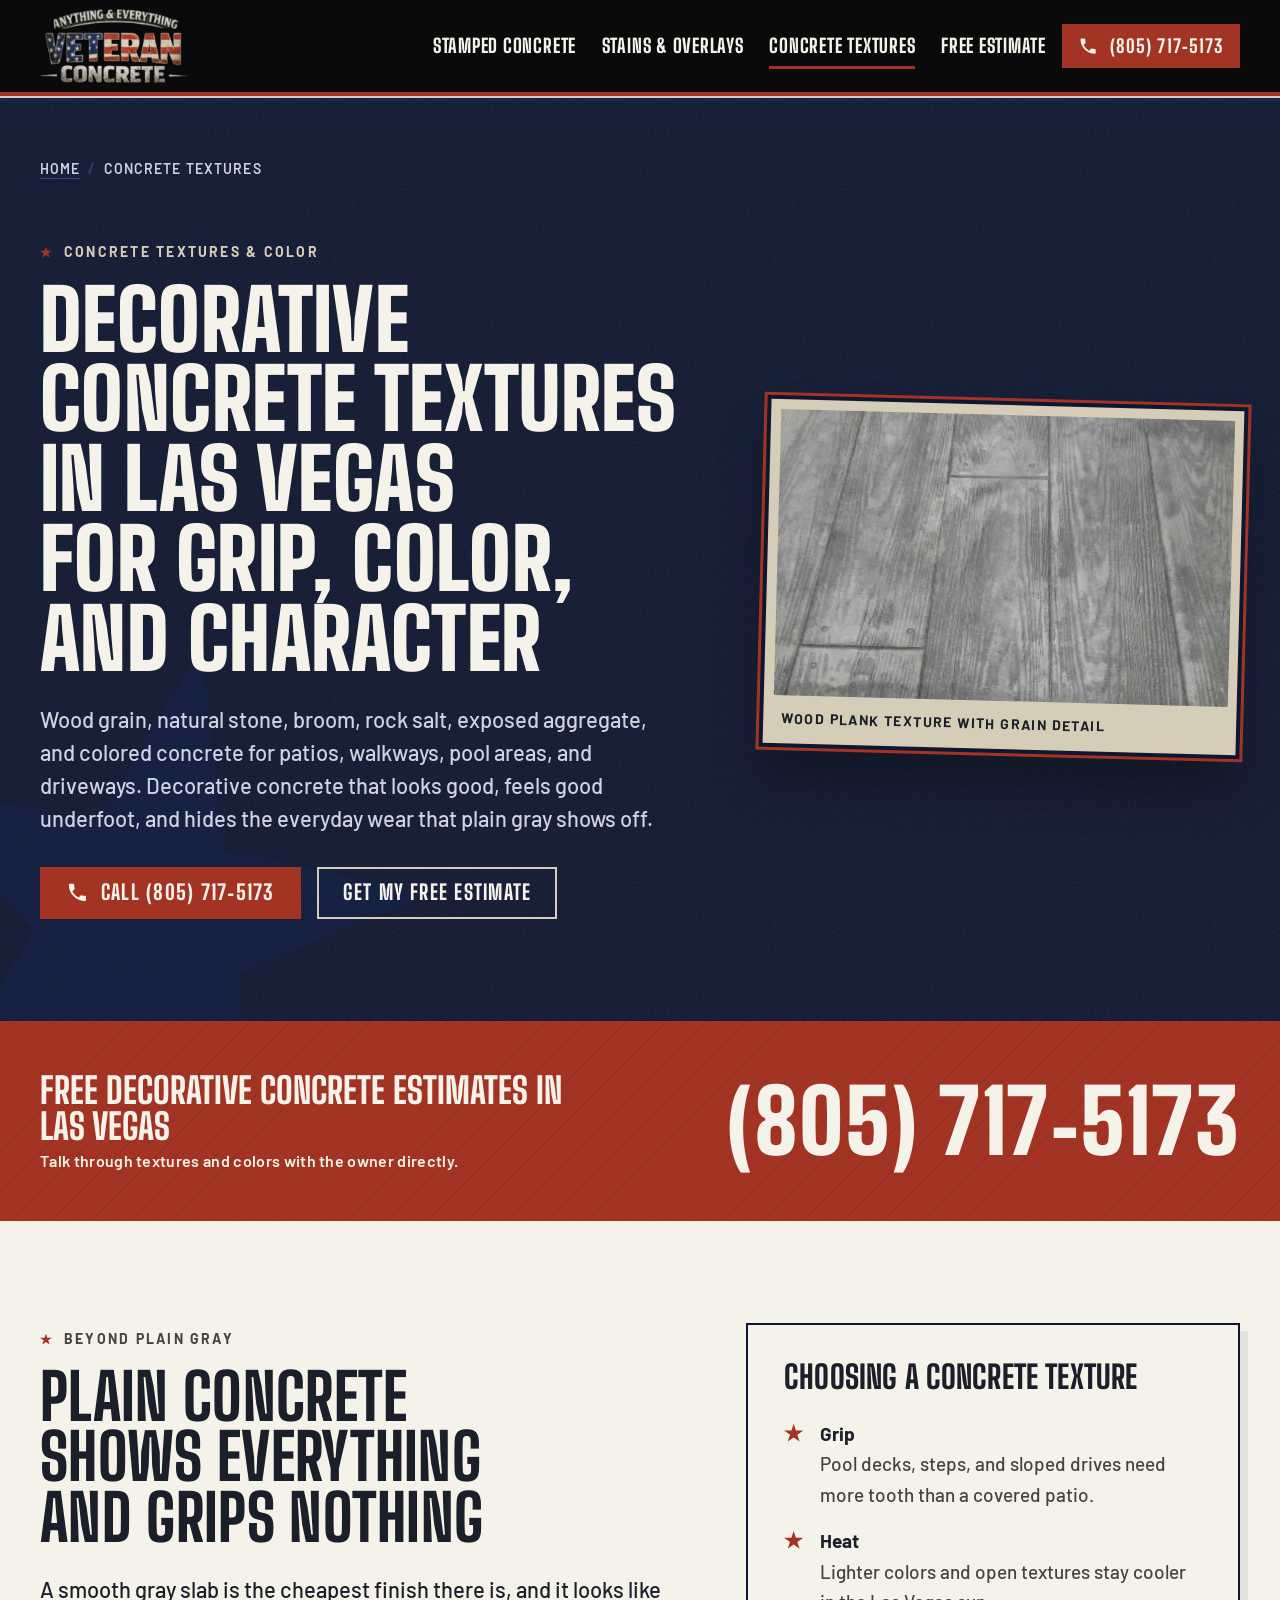
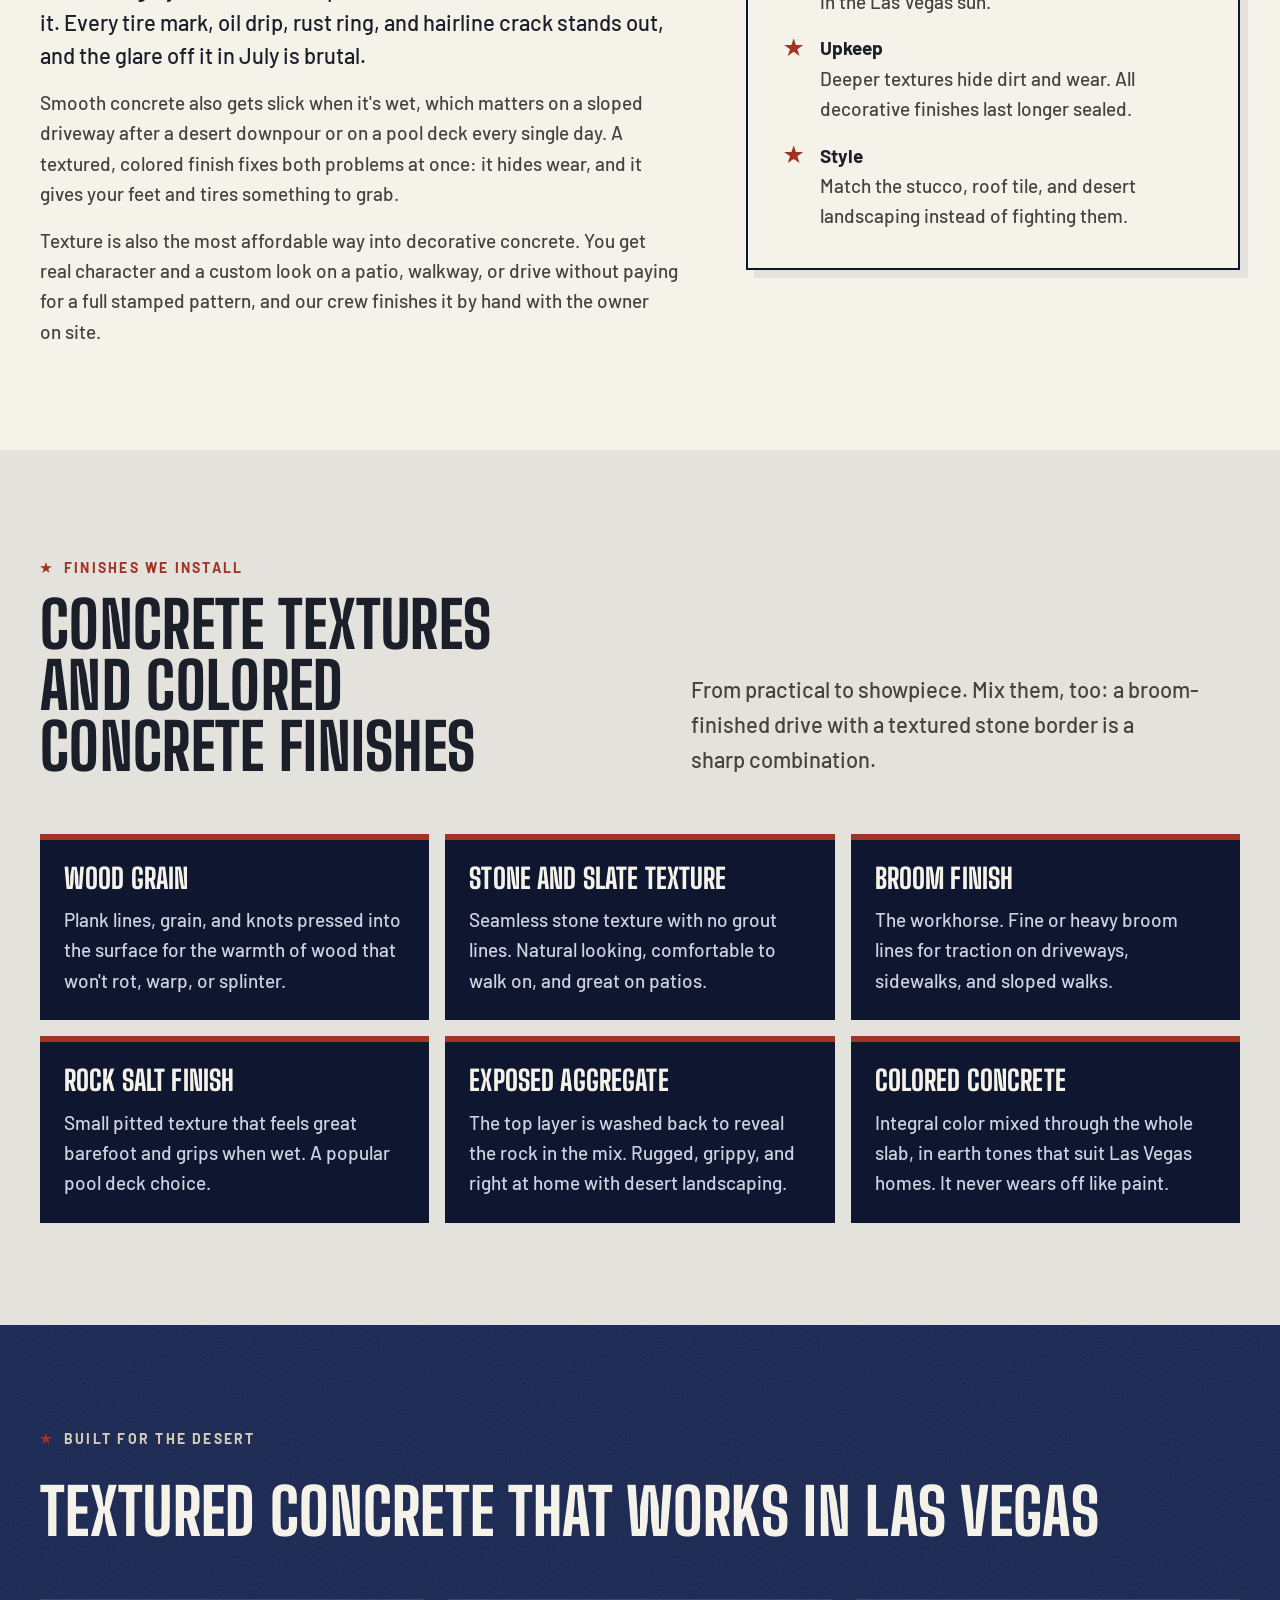
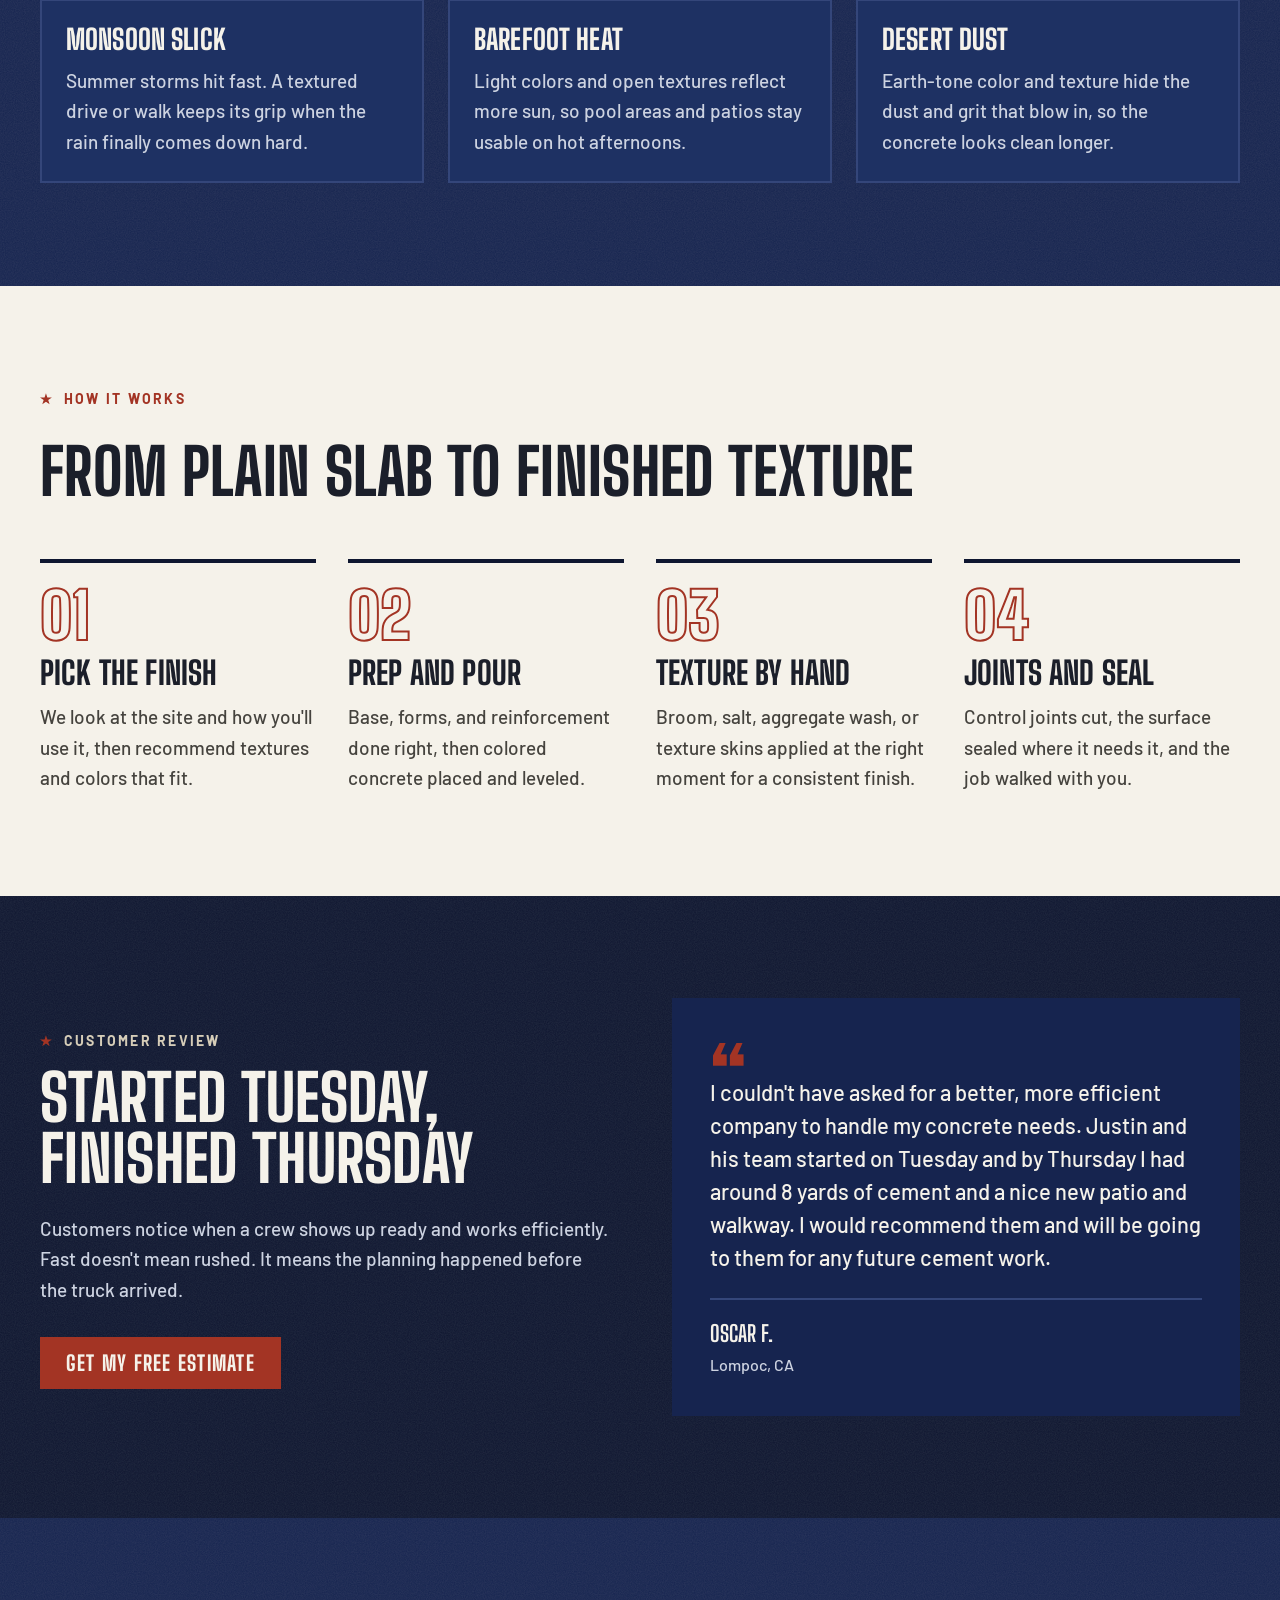
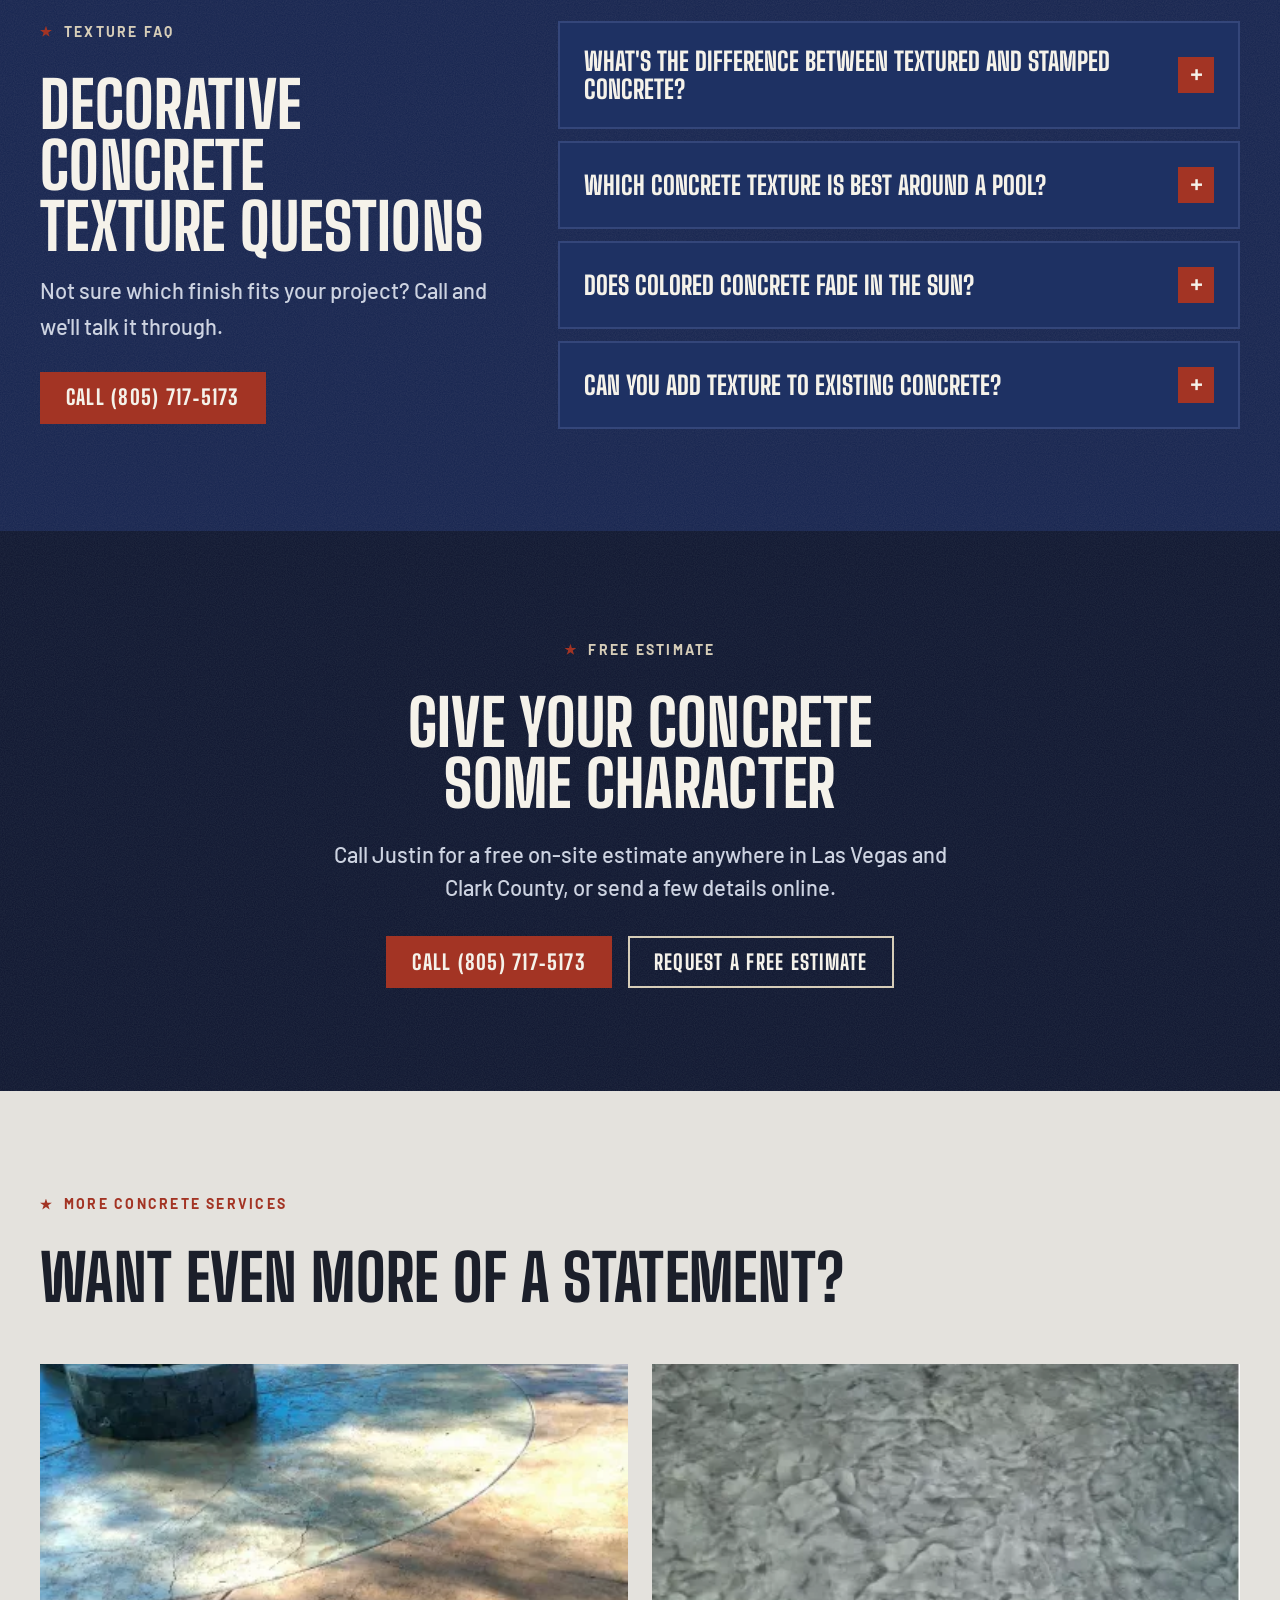
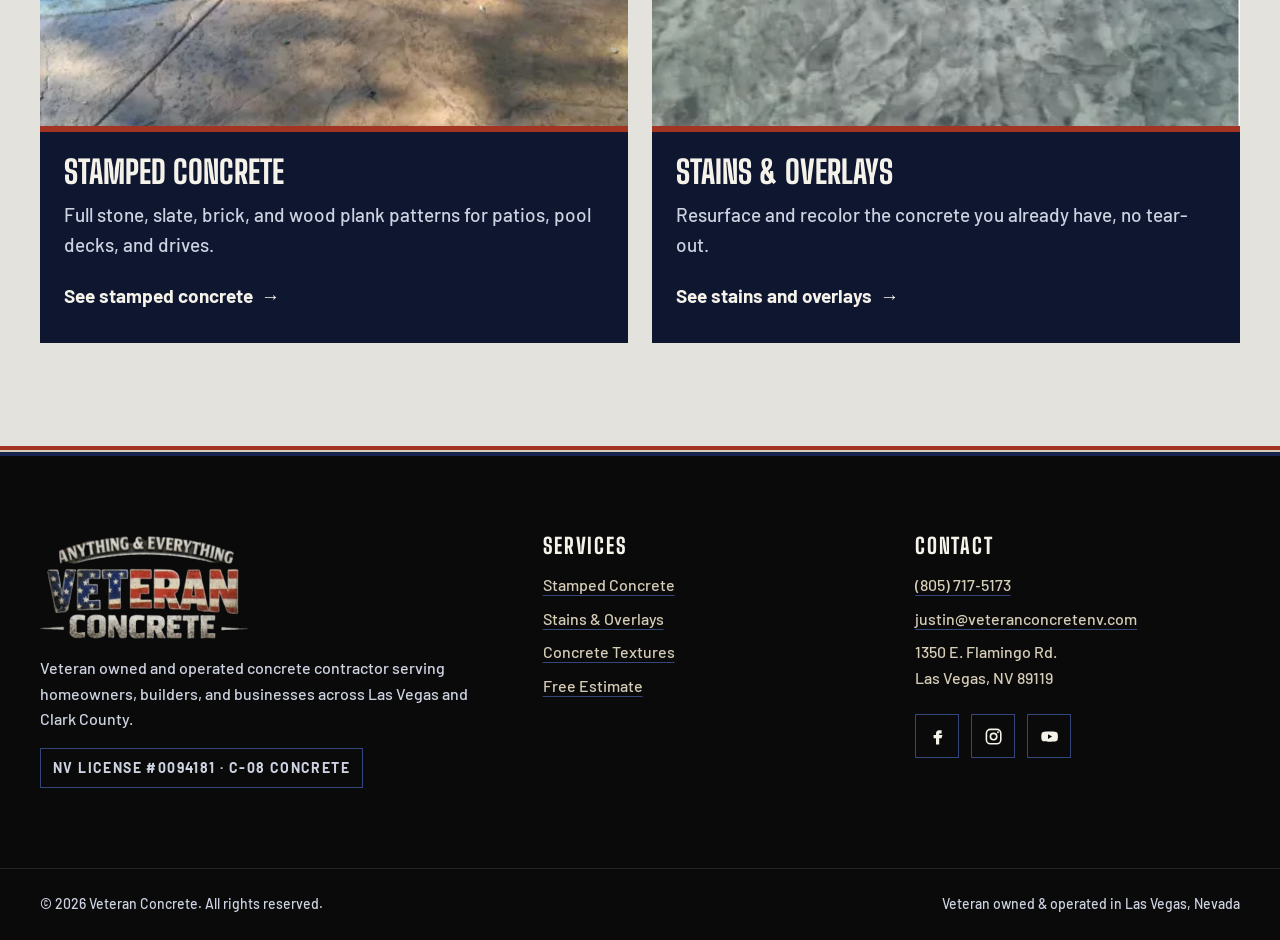
==== services/concrete-textures/index.html @ ffdb2f56 "Veteran Concrete site: home + 3 service pages Co-Authored-By: Claude Opus 5.5 <noreply@anthropic.com" ====
<!doctype html>
<html lang="en">
  <head>
    <meta charset="UTF-8" />
    <meta name="viewport" content="width=device-width, initial-scale=1.0" />
    <title>Decorative Concrete Textures Las Vegas | Veteran Concrete</title>
    <meta
      name="description"
      content="Decorative concrete textures in Las Vegas: wood grain, stone, broom, salt, and colored finishes for patios, walks, and drives. Free estimates."
    />
    <link rel="canonical" href="https://www.veteranconcretenv.com/services/concrete-textures/" />

    <meta property="og:type" content="article" />
    <meta property="og:site_name" content="Veteran Concrete" />
    <meta property="og:title" content="Decorative Concrete Textures Las Vegas | Veteran Concrete" />
    <meta
      property="og:description"
      content="Decorative concrete textures in Las Vegas: wood grain, stone, broom, salt, and colored finishes for patios, walks, and drives. Free estimates."
    />
    <meta property="og:url" content="https://www.veteranconcretenv.com/services/concrete-textures/" />
    <meta property="og:image" content="https://www.veteranconcretenv.com/images/og-default.png" />
    <meta property="og:image:width" content="1200" />
    <meta property="og:image:height" content="630" />
    <meta property="og:image:alt" content="Veteran Concrete logo in flag colors, Las Vegas concrete contractor, Nevada license 0094181" />
    <meta name="twitter:card" content="summary_large_image" />
    <meta name="twitter:title" content="Decorative Concrete Textures Las Vegas | Veteran Concrete" />
    <meta
      name="twitter:description"
      content="Decorative concrete textures in Las Vegas: wood grain, stone, broom, salt, and colored finishes for patios, walks, and drives. Free estimates."
    />
    <meta name="twitter:image" content="https://www.veteranconcretenv.com/images/og-default.png" />

    <link rel="icon" href="/favicon.ico" sizes="any" />
    <link rel="icon" href="/favicon.svg" type="image/svg+xml" />
    <link rel="apple-touch-icon" href="/apple-touch-icon.png" />
    <link rel="manifest" href="/site.webmanifest" />
    <meta name="theme-color" content="#0a0a0a" />

    <link rel="preload" href="/fonts/big-shoulders-display-var.woff2" as="font" type="font/woff2" crossorigin />
    <link rel="preload" href="/fonts/barlow-500.woff2" as="font" type="font/woff2" crossorigin />
    <link rel="stylesheet" href="/css/tokens.css" />
    <link rel="stylesheet" href="/css/base.css" />
    <link rel="stylesheet" href="/css/components.css" />
    <link rel="stylesheet" href="/css/service.css" />
    <script src="/js/main.js" defer></script>

    <!-- Structured data: inline by spec (JSON-LD). -->
    <script type="application/ld+json">
      {
        "@context": "https://schema.org",
        "@graph": [
          {
            "@type": "Service",
            "@id": "https://www.veteranconcretenv.com/services/concrete-textures/#service",
            "name": "Decorative Concrete Textures",
            "serviceType": "Decorative concrete finishes and colored concrete",
            "description": "Broom, rock salt, exposed aggregate, wood grain, and stone texture finishes plus integral colored concrete for patios, walkways, pool areas, and driveways in Las Vegas.",
            "provider": { "@id": "https://www.veteranconcretenv.com/#business" },
            "areaServed": [
              { "@type": "City", "name": "Las Vegas" },
              { "@type": "AdministrativeArea", "name": "Clark County, Nevada" }
            ],
            "url": "https://www.veteranconcretenv.com/services/concrete-textures/"
          },
          {
            "@type": ["HomeAndConstructionBusiness", "Organization"],
            "@id": "https://www.veteranconcretenv.com/#business",
            "name": "Veteran Concrete",
            "url": "https://www.veteranconcretenv.com/",
            "logo": "https://www.veteranconcretenv.com/images/veteran-concrete-logo.webp",
            "telephone": "+1-805-717-5173",
            "email": "justin@veteranconcretenv.com",
            "address": {
              "@type": "PostalAddress",
              "streetAddress": "1350 E. Flamingo Rd.",
              "addressLocality": "Las Vegas",
              "addressRegion": "NV",
              "postalCode": "89119",
              "addressCountry": "US"
            }
          },
          {
            "@type": "WebPage",
            "@id": "https://www.veteranconcretenv.com/services/concrete-textures/#webpage",
            "url": "https://www.veteranconcretenv.com/services/concrete-textures/",
            "name": "Decorative Concrete Textures Las Vegas | Veteran Concrete",
            "isPartOf": { "@id": "https://www.veteranconcretenv.com/#website" },
            "about": { "@id": "https://www.veteranconcretenv.com/services/concrete-textures/#service" },
            "breadcrumb": { "@id": "https://www.veteranconcretenv.com/services/concrete-textures/#breadcrumb" }
          },
          {
            "@type": "WebSite",
            "@id": "https://www.veteranconcretenv.com/#website",
            "url": "https://www.veteranconcretenv.com/",
            "name": "Veteran Concrete"
          },
          {
            "@type": "BreadcrumbList",
            "@id": "https://www.veteranconcretenv.com/services/concrete-textures/#breadcrumb",
            "itemListElement": [
              { "@type": "ListItem", "position": 1, "name": "Home", "item": "https://www.veteranconcretenv.com/" },
              { "@type": "ListItem", "position": 2, "name": "Concrete Textures", "item": "https://www.veteranconcretenv.com/services/concrete-textures/" }
            ]
          },
          {
            "@type": "FAQPage",
            "@id": "https://www.veteranconcretenv.com/services/concrete-textures/#faq",
            "mainEntity": [
              {
                "@type": "Question",
                "name": "What is the difference between textured and stamped concrete?",
                "acceptedAnswer": {
                  "@type": "Answer",
                  "text": "Stamped concrete presses a repeating pattern like brick or flagstone into the slab, with visible joints between the shapes. Textured concrete adds surface feel and grain without the defined pattern, using seamless texture skins, brooms, rock salt, or exposed aggregate. Texturing often costs less and gives better grip."
                }
              },
              {
                "@type": "Question",
                "name": "Which concrete texture is best around a pool?",
                "acceptedAnswer": {
                  "@type": "Answer",
                  "text": "Rock salt, light broom, or a knockdown finish in a light color. They grip well with wet feet and stay cooler in the Las Vegas sun than dark or smooth concrete."
                }
              },
              {
                "@type": "Question",
                "name": "Does colored concrete fade in the sun?",
                "acceptedAnswer": {
                  "@type": "Answer",
                  "text": "Integral color is mixed all the way through the concrete, so it never wears off like paint. Strong sun can soften the surface tone over the years, and a UV-stable sealer slows that down."
                }
              },
              {
                "@type": "Question",
                "name": "Can you add texture to existing concrete?",
                "acceptedAnswer": {
                  "@type": "Answer",
                  "text": "Yes. A concrete overlay puts a new surface on top of a sound existing slab, and that new surface can be textured, stamped, or colored. It is a common way to upgrade a plain gray patio or walk without tearing it out."
                }
              }
            ]
          }
        ]
      }
    </script>
  </head>
  <body>
    <a class="skip-link" href="#main">Skip to content</a>

    <header class="site-header">
      <div class="site-header__inner wrap">
        <a class="brand" href="/">
          <img src="/images/veteran-concrete-logo.webp" width="400" height="199" alt="Veteran Concrete home" />
        </a>
        <nav id="primary-nav" class="primary-nav" aria-label="Primary">
          <ul>
            <li><a href="/services/stamped-concrete/">Stamped Concrete</a></li>
            <li><a href="/services/stains-overlays/">Stains &amp; Overlays</a></li>
            <li><a href="/services/concrete-textures/" aria-current="page">Concrete Textures</a></li>
            <li><a href="/#estimate">Free Estimate</a></li>
          </ul>
        </nav>
        <div class="header-actions">
          <a class="btn btn--red header-call" href="tel:+18057175173" aria-label="Call Veteran Concrete at (805) 717-5173">
            <svg viewBox="0 0 24 24" aria-hidden="true" focusable="false"><path fill="currentColor" d="M6.6 10.8a15.1 15.1 0 0 0 6.6 6.6l2.2-2.2a1 1 0 0 1 1-.25c1.1.37 2.3.57 3.6.57a1 1 0 0 1 1 1V20a1 1 0 0 1-1 1A17 17 0 0 1 3 4a1 1 0 0 1 1-1h3.5a1 1 0 0 1 1 1c0 1.25.2 2.45.57 3.57a1 1 0 0 1-.25 1z" /></svg>
            <span class="header-call__label">Call</span>
            <span class="header-call__number">(805)&nbsp;717&#8209;5173</span>
          </a>
          <button type="button" class="nav-toggle" aria-expanded="false" aria-controls="primary-nav">
            <span class="nav-toggle__bars" aria-hidden="true"></span>
            Menu
          </button>
        </div>
      </div>
      <div class="flag-rule"></div>
    </header>

    <main id="main">
      <!-- HERO -->
      <section class="svc-hero section--ink" aria-labelledby="hero-title">
        <div class="wrap">
          <nav class="breadcrumbs" aria-label="Breadcrumb">
            <ol>
              <li><a href="/">Home</a></li>
              <li><span aria-current="page">Concrete Textures</span></li>
            </ol>
          </nav>
          <div class="svc-hero__grid">
            <div>
              <p class="eyebrow">Concrete textures &amp; color</p>
              <h1 id="hero-title">Decorative concrete textures in Las Vegas for grip, color, and character</h1>
              <p class="lead">
                Wood grain, natural stone, broom, rock salt, exposed aggregate, and colored concrete for patios, walkways, pool areas, and
                driveways. Decorative concrete that looks good, feels good underfoot, and hides the everyday wear that plain gray shows
                off.
              </p>
              <div class="btn-row">
                <a class="btn btn--red" href="tel:+18057175173">
                  <svg viewBox="0 0 24 24" aria-hidden="true" focusable="false"><path fill="currentColor" d="M6.6 10.8a15.1 15.1 0 0 0 6.6 6.6l2.2-2.2a1 1 0 0 1 1-.25c1.1.37 2.3.57 3.6.57a1 1 0 0 1 1 1V20a1 1 0 0 1-1 1A17 17 0 0 1 3 4a1 1 0 0 1 1-1h3.5a1 1 0 0 1 1 1c0 1.25.2 2.45.57 3.57a1 1 0 0 1-.25 1z" /></svg>
                  Call&nbsp;(805)&nbsp;717&#8209;5173
                </a>
                <a class="btn btn--ghost" href="/#estimate">Get My Free Estimate</a>
              </div>
            </div>
            <figure class="svc-photo">
              <img
                src="/images/wood-plank-stamped-concrete.webp"
                width="372"
                height="238"
                alt="Concrete finished with a realistic wood plank texture, grain, and nail details"
              />
              <figcaption>Wood plank texture with grain detail</figcaption>
            </figure>
          </div>
        </div>
      </section>

      <!-- PHONE BAND -->
      <section class="phone-band" aria-label="Call for a free estimate">
        <div class="phone-band__inner wrap">
          <p class="phone-band__label">
            Free decorative concrete estimates in Las Vegas
            <span>Talk through textures and colors with the owner directly.</span>
          </p>
          <a class="phone-band__number" href="tel:+18057175173">(805)&nbsp;717&#8209;5173</a>
        </div>
      </section>

      <!-- PROBLEM -->
      <section class="section section--paper on-light" aria-labelledby="problem-title">
        <div class="wrap split">
          <div class="split__main">
            <p class="eyebrow">Beyond plain gray</p>
            <h2 id="problem-title">Plain concrete shows everything and grips nothing</h2>
            <p class="lead">
              A smooth gray slab is the cheapest finish there is, and it looks like it. Every tire mark, oil drip, rust ring, and hairline
              crack stands out, and the glare off it in July is brutal.
            </p>
            <p>
              Smooth concrete also gets slick when it's wet, which matters on a sloped driveway after a desert downpour or on a pool deck
              every single day. A textured, colored finish fixes both problems at once: it hides wear, and it gives your feet and tires
              something to grab.
            </p>
            <p>
              Texture is also the most affordable way into decorative concrete. You get real character and a custom look on a patio,
              walkway, or drive without paying for a full stamped pattern, and our crew finishes it by hand with the owner on site.
            </p>
          </div>
          <aside class="aside-box" aria-labelledby="choose-title">
            <h3 id="choose-title">Choosing a concrete texture</h3>
            <ul class="checklist">
              <li><strong>Grip</strong><span>Pool decks, steps, and sloped drives need more tooth than a covered patio.</span></li>
              <li><strong>Heat</strong><span>Lighter colors and open textures stay cooler in the Las Vegas sun.</span></li>
              <li><strong>Upkeep</strong><span>Deeper textures hide dirt and wear. All decorative finishes last longer sealed.</span></li>
              <li><strong>Style</strong><span>Match the stucco, roof tile, and desert landscaping instead of fighting them.</span></li>
            </ul>
          </aside>
        </div>
      </section>

      <!-- SOLUTION: OPTIONS -->
      <section class="section section--slab on-light" aria-labelledby="options-title">
        <div class="wrap">
          <div class="section-head section-head--split">
            <div>
              <p class="eyebrow">Finishes we install</p>
              <h2 id="options-title">Concrete textures and colored concrete finishes</h2>
            </div>
            <p>From practical to showpiece. Mix them, too: a broom-finished drive with a textured stone border is a sharp combination.</p>
          </div>
          <ul class="options">
            <li class="option" data-reveal>
              <h3>Wood grain</h3>
              <p>Plank lines, grain, and knots pressed into the surface for the warmth of wood that won't rot, warp, or splinter.</p>
            </li>
            <li class="option" data-reveal>
              <h3>Stone and slate texture</h3>
              <p>Seamless stone texture with no grout lines. Natural looking, comfortable to walk on, and great on patios.</p>
            </li>
            <li class="option" data-reveal>
              <h3>Broom finish</h3>
              <p>The workhorse. Fine or heavy broom lines for traction on driveways, sidewalks, and sloped walks.</p>
            </li>
            <li class="option" data-reveal>
              <h3>Rock salt finish</h3>
              <p>Small pitted texture that feels great barefoot and grips when wet. A popular pool deck choice.</p>
            </li>
            <li class="option" data-reveal>
              <h3>Exposed aggregate</h3>
              <p>The top layer is washed back to reveal the rock in the mix. Rugged, grippy, and right at home with desert landscaping.</p>
            </li>
            <li class="option" data-reveal>
              <h3>Colored concrete</h3>
              <p>Integral color mixed through the whole slab, in earth tones that suit Las Vegas homes. It never wears off like paint.</p>
            </li>
          </ul>
        </div>
      </section>

      <!-- VEGAS -->
      <section class="section section--navy" aria-labelledby="vegas-title">
        <div class="wrap">
          <div class="section-head">
            <p class="eyebrow">Built for the desert</p>
            <h2 id="vegas-title">Textured concrete that works in Las Vegas</h2>
          </div>
          <ul class="vegas">
            <li data-reveal>
              <h3>Monsoon slick</h3>
              <p>Summer storms hit fast. A textured drive or walk keeps its grip when the rain finally comes down hard.</p>
            </li>
            <li data-reveal>
              <h3>Barefoot heat</h3>
              <p>Light colors and open textures reflect more sun, so pool areas and patios stay usable on hot afternoons.</p>
            </li>
            <li data-reveal>
              <h3>Desert dust</h3>
              <p>Earth-tone color and texture hide the dust and grit that blow in, so the concrete looks clean longer.</p>
            </li>
          </ul>
        </div>
      </section>

      <!-- OFFER: PROCESS -->
      <section class="section section--paper on-light" aria-labelledby="process-title">
        <div class="wrap">
          <div class="section-head">
            <p class="eyebrow">How it works</p>
            <h2 id="process-title">From plain slab to finished texture</h2>
          </div>
          <ol class="steps">
            <li class="step" data-reveal>
              <h3>Pick the finish</h3>
              <p>We look at the site and how you'll use it, then recommend textures and colors that fit.</p>
            </li>
            <li class="step" data-reveal>
              <h3>Prep and pour</h3>
              <p>Base, forms, and reinforcement done right, then colored concrete placed and leveled.</p>
            </li>
            <li class="step" data-reveal>
              <h3>Texture by hand</h3>
              <p>Broom, salt, aggregate wash, or texture skins applied at the right moment for a consistent finish.</p>
            </li>
            <li class="step" data-reveal>
              <h3>Joints and seal</h3>
              <p>Control joints cut, the surface sealed where it needs it, and the job walked with you.</p>
            </li>
          </ol>
        </div>
      </section>

      <!-- PROOF -->
      <section class="section section--ink" aria-labelledby="proof-title">
        <div class="wrap proof">
          <div class="proof__copy">
            <p class="eyebrow">Customer review</p>
            <h2 id="proof-title">Started Tuesday, finished Thursday</h2>
            <p>
              Customers notice when a crew shows up ready and works efficiently. Fast doesn't mean rushed. It means the planning happened
              before the truck arrived.
            </p>
            <a class="btn btn--red" href="/#estimate">Get My Free Estimate</a>
          </div>
          <figure class="review review--feature" data-reveal>
            <blockquote>
              <p>
                I couldn't have asked for a better, more efficient company to handle my concrete needs. Justin and his team started on
                Tuesday and by Thursday I had around 8 yards of cement and a nice new patio and walkway. I would recommend them and will be
                going to them for any future cement work.
              </p>
            </blockquote>
            <figcaption><strong>Oscar F.</strong> Lompoc, CA</figcaption>
          </figure>
        </div>
      </section>

      <!-- OBJECTIONS: FAQ -->
      <section class="section section--navy" aria-labelledby="faq-title">
        <div class="wrap faq-layout">
          <div class="section-head">
            <p class="eyebrow">Texture FAQ</p>
            <h2 id="faq-title">Decorative concrete texture questions</h2>
            <p>Not sure which finish fits your project? Call and we'll talk it through.</p>
            <a class="btn btn--red faq-layout__call" href="tel:+18057175173">Call&nbsp;(805)&nbsp;717&#8209;5173</a>
          </div>
          <div class="faq">
            <details>
              <summary>What's the difference between textured and stamped concrete?</summary>
              <div class="faq__answer">
                <p>
                  <a href="/services/stamped-concrete/">Stamped concrete</a> presses a repeating pattern like brick or flagstone into the
                  slab, with visible joints between the shapes. Textured concrete adds surface feel and grain without the defined pattern,
                  using seamless texture skins, brooms, rock salt, or exposed aggregate. Texturing often costs less and gives better grip.
                </p>
              </div>
            </details>
            <details>
              <summary>Which concrete texture is best around a pool?</summary>
              <div class="faq__answer">
                <p>
                  Rock salt, light broom, or a knockdown finish in a light color. They grip well with wet feet and stay cooler in the Las
                  Vegas sun than dark or smooth concrete.
                </p>
              </div>
            </details>
            <details>
              <summary>Does colored concrete fade in the sun?</summary>
              <div class="faq__answer">
                <p>
                  Integral color is mixed all the way through the concrete, so it never wears off like paint. Strong sun can soften the
                  surface tone over the years, and a UV-stable sealer slows that down.
                </p>
              </div>
            </details>
            <details>
              <summary>Can you add texture to existing concrete?</summary>
              <div class="faq__answer">
                <p>
                  Yes. A <a href="/services/stains-overlays/">concrete overlay</a> puts a new surface on top of a sound existing slab, and
                  that new surface can be textured, stamped, or colored. It's a common way to upgrade a plain gray patio or walk without
                  tearing it out.
                </p>
              </div>
            </details>
          </div>
        </div>
      </section>

      <!-- CTA -->
      <section class="section section--ink final-cta" aria-labelledby="cta-title">
        <div class="wrap">
          <p class="eyebrow">Free estimate</p>
          <h2 id="cta-title">Give your concrete some character</h2>
          <p class="lead">Call Justin for a free on-site estimate anywhere in Las Vegas and Clark County, or send a few details online.</p>
          <div class="btn-row">
            <a class="btn btn--red" href="tel:+18057175173">Call&nbsp;(805)&nbsp;717&#8209;5173</a>
            <a class="btn btn--ghost" href="/#estimate">Request a Free Estimate</a>
          </div>
        </div>
      </section>

      <!-- RELATED -->
      <section class="section section--slab on-light" aria-labelledby="related-title">
        <div class="wrap">
          <div class="section-head">
            <p class="eyebrow">More concrete services</p>
            <h2 id="related-title">Want even more of a statement?</h2>
          </div>
          <ul class="related-grid">
            <li>
              <a class="service-card" href="/services/stamped-concrete/">
                <img src="/images/stamped-concrete-fire-pit-patio.webp" width="380" height="240" loading="lazy" alt="Stamped concrete patio with a curved border around a stone fire pit" />
                <span class="service-card__body">
                  <span class="service-card__title">Stamped Concrete</span>
                  <span class="service-card__text">Full stone, slate, brick, and wood plank patterns for patios, pool decks, and drives.</span>
                  <span class="service-card__more">See stamped concrete</span>
                </span>
              </a>
            </li>
            <li>
              <a class="service-card" href="/services/stains-overlays/">
                <img src="/images/stamped-stone-texture-concrete.webp" width="373" height="236" loading="lazy" alt="Close-up of a gray concrete overlay with a natural stone texture" />
                <span class="service-card__body">
                  <span class="service-card__title">Stains &amp; Overlays</span>
                  <span class="service-card__text">Resurface and recolor the concrete you already have, no tear-out.</span>
                  <span class="service-card__more">See stains and overlays</span>
                </span>
              </a>
            </li>
          </ul>
        </div>
      </section>
    </main>

    <footer class="site-footer">
      <div class="flag-rule"></div>
      <div class="site-footer__grid wrap">
        <div class="site-footer__brand">
          <img src="/images/veteran-concrete-logo.webp" width="400" height="199" loading="lazy" alt="Veteran Concrete" />
          <p>Veteran owned and operated concrete contractor serving homeowners, builders, and businesses across Las Vegas and Clark County.</p>
          <p class="license-plate">NV License #0094181 &middot; C-08 Concrete</p>
        </div>
        <div>
          <h2>Services</h2>
          <ul>
            <li><a href="/services/stamped-concrete/">Stamped Concrete</a></li>
            <li><a href="/services/stains-overlays/">Stains &amp; Overlays</a></li>
            <li><a href="/services/concrete-textures/">Concrete Textures</a></li>
            <li><a href="/#estimate">Free Estimate</a></li>
          </ul>
        </div>
        <div>
          <h2>Contact</h2>
          <address>
            <a href="tel:+18057175173">(805)&nbsp;717&#8209;5173</a>
            <a href="mailto:justin@veteranconcretenv.com">justin@veteranconcretenv.com</a>
            <span>1350 E. Flamingo Rd.<br />Las Vegas, NV 89119</span>
          </address>
          <div class="social">
            <a href="https://www.facebook.com/jitconcrete" aria-label="Veteran Concrete on Facebook">
              <svg viewBox="0 0 24 24" aria-hidden="true" focusable="false"><path fill="currentColor" d="M14 8h3V4h-3c-2.8 0-4 1.7-4 4.3V10H7v4h3v8h4v-8h3l1-4h-4V8.6c0-.4.3-.6.6-.6z" /></svg>
            </a>
            <a href="https://www.instagram.com/justintime_concrete_pumping" aria-label="Veteran Concrete on Instagram">
              <svg viewBox="0 0 24 24" aria-hidden="true" focusable="false"><rect x="3" y="3" width="18" height="18" rx="5" fill="none" stroke="currentColor" stroke-width="2" /><circle cx="12" cy="12" r="4" fill="none" stroke="currentColor" stroke-width="2" /><circle cx="17.5" cy="6.5" r="1.2" fill="currentColor" /></svg>
            </a>
            <a href="https://www.youtube.com/channel/UCADByEOtTZ2amgbom4W28Uw" aria-label="Veteran Concrete on YouTube">
              <svg viewBox="0 0 24 24" aria-hidden="true" focusable="false"><path fill="currentColor" d="M22 8.2a3 3 0 0 0-2.1-2.1C18 5.6 12 5.6 12 5.6s-6 0-7.9.5A3 3 0 0 0 2 8.2 31 31 0 0 0 1.6 12c0 1.3.1 2.6.4 3.8a3 3 0 0 0 2.1 2.1c1.9.5 7.9.5 7.9.5s6 0 7.9-.5a3 3 0 0 0 2.1-2.1c.3-1.2.4-2.5.4-3.8s-.1-2.6-.4-3.8zM10 15V9l5.2 3z" /></svg>
            </a>
          </div>
        </div>
      </div>
      <div class="site-footer__base">
        <div class="wrap">
          <p>&copy; 2026 Veteran Concrete. All rights reserved.</p>
          <p>Veteran owned &amp; operated in Las Vegas, Nevada</p>
        </div>
      </div>
    </footer>
  </body>
</html>
---- css/tokens.css ----
/* Veteran Concrete design tokens. Custom properties only, no selectors beyond :root.
   Palette sampled from the logo's weathered-flag shades. */
:root {
  /* Color */
  --black: #0a0a0a; /* matches the logo's black field; header, menu, footer */
  --ink: #0e1630;
  --navy: #16244f;
  --navy-2: #1e3163;
  --red: #a33424;
  --red-deep: #842819; /* hover shade of --red only, never text */
  --parchment: #d6cdb8;
  --paper: #f5f2ea;
  --slab: #e4e2dd;
  --steel: #45433e;
  --text: #1b1f2a;
  --mist: #cdd3e1;
  --line-light: #c7c3b8;
  --line-dark: #34467a;

  /* Type */
  --font-display: "Big Shoulders Display", "Arial Narrow", sans-serif;
  --font-body: barlow, "Segoe UI", sans-serif;
  --fs-xs: 0.875rem;
  --fs-sm: 1rem;
  --fs-base: clamp(1.0625rem, 0.3vw + 1rem, 1.1875rem);
  --fs-lg: clamp(1.1875rem, 0.6vw + 1.05rem, 1.375rem);
  --fs-h3: clamp(1.5rem, 1.2vw + 1.2rem, 2rem);
  --fs-h2: clamp(2.25rem, 3.4vw + 1.4rem, 4rem);
  --fs-h1: clamp(2.75rem, 6vw + 1.25rem, 6.25rem);
  --fs-mega: clamp(2.5rem, 5vw + 1.5rem, 5.5rem);
  --lh-tight: 0.95;
  --lh-body: 1.6;

  /* Space */
  --space-1: 0.25rem;
  --space-2: 0.5rem;
  --space-3: 0.75rem;
  --space-4: 1rem;
  --space-5: 1.5rem;
  --space-6: 2rem;
  --space-7: 3rem;
  --space-8: 4rem;
  --section-y: clamp(3.5rem, 8vw, 7.5rem);
  --gutter: clamp(1rem, 4vw, 2.5rem);
  --max: 76rem;
  --max-text: 40rem;

  /* Shape */
  --radius: 0;
  --radius-tag: 1.1rem;
  --flag-rule: linear-gradient(to bottom, var(--red) 0 38%, var(--parchment) 38% 62%, var(--navy) 62% 100%);
  --grain: url("data:image/svg+xml,%3Csvg xmlns='http://www.w3.org/2000/svg' width='220' height='220'%3E%3Cfilter id='n'%3E%3CfeTurbulence type='fractalNoise' baseFrequency='.9' numOctaves='3' stitchTiles='stitch'/%3E%3CfeColorMatrix values='0 0 0 0 .84 0 0 0 0 .8 0 0 0 0 .72 0 0 0 .09 0'/%3E%3C/filter%3E%3Crect width='100%25' height='100%25' filter='url(%23n)'/%3E%3C/svg%3E");
  --star: polygon(50% 0%, 61.8% 35.4%, 100% 35.4%, 69.1% 57.3%, 80.9% 92.7%, 50% 70.8%, 19.1% 92.7%, 30.9% 57.3%, 0% 35.4%, 38.2% 35.4%);

  /* Motion */
  --ease: cubic-bezier(0.2, 0.7, 0.2, 1);
}
---- css/base.css ----
/* Base: fonts, reset, element defaults, layout primitives, and the components every page shares
   (buttons, flag rule, header, nav, footer, section heads, CTA band, FAQ, reveal). */

@font-face {
  font-family: "Big Shoulders Display";
  src: url("/fonts/big-shoulders-display-var.woff2") format("woff2");
  font-weight: 700 900;
  font-style: normal;
  font-display: swap;
}

@font-face {
  font-family: barlow;
  src: url("/fonts/barlow-500.woff2") format("woff2");
  font-weight: 500;
  font-style: normal;
  font-display: swap;
}

@font-face {
  font-family: barlow;
  src: url("/fonts/barlow-600.woff2") format("woff2");
  font-weight: 600;
  font-style: normal;
  font-display: swap;
}

@font-face {
  font-family: barlow;
  src: url("/fonts/barlow-700.woff2") format("woff2");
  font-weight: 700;
  font-style: normal;
  font-display: swap;
}

/* ---------- Reset ---------- */
*,
*::before,
*::after {
  box-sizing: border-box;
}

html {
  text-size-adjust: 100%;
  scroll-behavior: smooth;
  scroll-padding-top: 6rem;
}

body {
  margin: 0;
  background: var(--paper);
  color: var(--text);
  font-family: var(--font-body);
  font-size: var(--fs-base);
  font-weight: 500;
  line-height: var(--lh-body);
  overflow-x: hidden;
}

img,
svg {
  display: block;
  max-width: 100%;
  height: auto;
}

h1,
h2,
h3,
h4,
p,
ul,
ol,
figure,
blockquote {
  margin: 0;
}

ul,
ol {
  padding: 0;
}

a {
  color: inherit;
}

button,
input,
select,
textarea {
  font: inherit;
  color: inherit;
}

:focus-visible {
  outline: 3px solid var(--paper);
  outline-offset: 3px;
}

.on-light :focus-visible,
.on-light:focus-visible {
  outline-color: var(--red);
}

@media (prefers-reduced-motion: reduce) {
  html {
    scroll-behavior: auto;
  }

  *,
  *::before,
  *::after {
    animation-duration: 0.01ms;
    animation-iteration-count: 1;
    transition-duration: 0.01ms;
  }
}

/* ---------- Type ---------- */
h1,
h2,
h3 {
  font-family: var(--font-display);
  font-weight: 800;
  line-height: var(--lh-tight);
  letter-spacing: 0.005em;
  text-transform: uppercase;
  text-wrap: balance;
}

h1 {
  font-size: var(--fs-h1);
  font-weight: 900;
}

h2 {
  font-size: var(--fs-h2);
}

h3 {
  font-size: var(--fs-h3);
  line-height: 1.05;
}

p {
  max-width: var(--max-text);
  text-wrap: pretty;
}

p + p {
  margin-top: var(--space-4);
}

strong {
  font-weight: 700;
}

.eyebrow {
  display: inline-flex;
  align-items: center;
  gap: var(--space-3);
  margin-bottom: var(--space-4);
  font-family: var(--font-body);
  font-size: var(--fs-xs);
  font-weight: 700;
  letter-spacing: 0.16em;
  text-transform: uppercase;
  color: var(--red);
}

.eyebrow::before {
  content: "";
  width: 0.85em;
  height: 0.85em;
  background: var(--red);
  clip-path: var(--star);
  flex: none;
}

.lead {
  font-size: var(--fs-lg);
  line-height: 1.5;
}

.visually-hidden {
  position: absolute;
  width: 1px;
  height: 1px;
  padding: 0;
  margin: -1px;
  overflow: hidden;
  clip-path: inset(50%);
  white-space: nowrap;
  border: 0;
}

.skip-link {
  position: absolute;
  top: -100%;
  left: var(--space-4);
  z-index: 100;
  padding: var(--space-3) var(--space-4);
  background: var(--red);
  color: var(--paper);
  font-weight: 700;
}

.skip-link:focus {
  top: var(--space-4);
}

/* ---------- Layout ---------- */
.wrap {
  width: min(100% - 2 * var(--gutter), var(--max));
  margin-inline: auto;
}

.section {
  padding-block: var(--section-y);
}

.section--paper {
  background: var(--paper);
  color: var(--text);
}

.section--slab {
  background: var(--slab);
  color: var(--text);
}

.section--navy,
.section--ink {
  position: relative;
  color: var(--paper);
  isolation: isolate;
}

.section--navy {
  background: var(--navy);
}

.section--ink {
  background: var(--ink);
}

.section--navy::before,
.section--ink::before {
  content: "";
  position: absolute;
  inset: 0;
  z-index: -1;
  background-image: var(--grain);
  pointer-events: none;
}

.section--navy .eyebrow,
.section--ink .eyebrow {
  color: var(--parchment);
}

.section-head {
  display: grid;
  gap: var(--space-4);
  margin-bottom: clamp(2rem, 5vw, 3.5rem);
}

.section-head p:not(.eyebrow) {
  font-size: var(--fs-lg);
}

.section--navy .section-head p:not(.eyebrow),
.section--ink .section-head p:not(.eyebrow) {
  color: var(--mist);
}

.section--paper .section-head p:not(.eyebrow),
.section--slab .section-head p:not(.eyebrow) {
  color: var(--steel);
}

@media (width >= 60rem) {
  .section-head--split {
    grid-template-columns: 1.1fr 1fr;
    align-items: end;
    gap: var(--space-7);
  }
}

/* ---------- Flag rule (signature) ---------- */
.flag-rule {
  height: 10px;
  background: var(--flag-rule);
}

.flag-rule--thick {
  height: 18px;
}

/* ---------- Buttons ---------- */
.btn {
  display: inline-flex;
  align-items: center;
  justify-content: center;
  gap: var(--space-3);
  min-height: 3.25rem;
  padding: 0.75rem 1.5rem;
  border: 2px solid transparent;
  border-radius: var(--radius);
  font-family: var(--font-display);
  font-size: 1.3rem;
  font-weight: 800;
  letter-spacing: 0.06em;
  line-height: 1;
  text-transform: uppercase;
  text-decoration: none;
  cursor: pointer;
  transition:
    background-color 0.2s var(--ease),
    color 0.2s var(--ease),
    border-color 0.2s var(--ease),
    transform 0.2s var(--ease);
}

.btn:hover {
  transform: translateY(-2px);
}

.btn svg {
  width: 1.1em;
  height: 1.1em;
  flex: none;
}

.btn--red {
  background: var(--red);
  color: var(--paper);
}

.btn--red:hover {
  background: var(--red-deep);
}

.btn--ghost {
  border-color: var(--parchment);
  color: var(--paper);
}

.btn--ghost:hover {
  background: var(--paper);
  color: var(--ink);
}

.btn--dark {
  background: var(--ink);
  color: var(--paper);
}

.btn--dark:hover {
  background: var(--navy);
}

.btn--outline-dark {
  border-color: var(--ink);
  color: var(--ink);
}

.btn--outline-dark:hover {
  background: var(--ink);
  color: var(--paper);
}

.btn-row {
  display: flex;
  flex-wrap: wrap;
  gap: var(--space-4);
}

/* ---------- Header ---------- */
.site-header {
  position: sticky;
  top: 0;
  z-index: 50;
  background: var(--black);
  color: var(--paper);
}

.site-header__inner {
  display: flex;
  align-items: center;
  justify-content: space-between;
  gap: var(--space-4);
  min-height: 4.75rem;
}

.brand {
  display: block;
  flex: none;
  padding-block: var(--space-2);
}

.brand img {
  width: auto;
  height: 3.6rem;
}

.header-actions {
  display: flex;
  align-items: center;
  gap: var(--space-2);
}

.header-call {
  min-height: 2.75rem;
  padding: 0.5rem 0.85rem;
  font-size: 1.15rem;
}

.header-call__number {
  display: none;
}

.nav-toggle {
  display: inline-flex;
  align-items: center;
  gap: var(--space-2);
  min-height: 2.75rem;
  padding: 0.5rem 0.85rem;
  border: 2px solid var(--line-dark);
  background: transparent;
  color: var(--paper);
  font-family: var(--font-display);
  font-size: 1.15rem;
  font-weight: 800;
  letter-spacing: 0.06em;
  text-transform: uppercase;
  cursor: pointer;
}

.nav-toggle__bars {
  position: relative;
  width: 1.1rem;
  height: 2px;
  background: currentcolor;
  transition: background-color 0.2s;
}

.nav-toggle__bars::before,
.nav-toggle__bars::after {
  content: "";
  position: absolute;
  left: 0;
  width: 100%;
  height: 2px;
  background: currentcolor;
  transition: transform 0.25s var(--ease);
}

.nav-toggle__bars::before {
  top: -6px;
}

.nav-toggle__bars::after {
  top: 6px;
}

.nav-toggle[aria-expanded="true"] .nav-toggle__bars {
  background: transparent;
}

.nav-toggle[aria-expanded="true"] .nav-toggle__bars::before {
  transform: translateY(6px) rotate(45deg);
}

.nav-toggle[aria-expanded="true"] .nav-toggle__bars::after {
  transform: translateY(-6px) rotate(-45deg);
}

.primary-nav {
  display: none;
  position: absolute;
  top: 100%;
  right: 0;
  left: 0;
  background: var(--black);
  border-top: 1px solid var(--line-dark);
  box-shadow: 0 1.5rem 2rem rgb(10 10 10 / 45%);
}

.primary-nav.is-open {
  display: block;
}

.primary-nav ul {
  display: grid;
  list-style: none;
  padding: var(--space-2) var(--gutter) var(--space-5);
}

.primary-nav a {
  display: block;
  padding: var(--space-4) 0;
  border-bottom: 1px solid #26262a;
  font-family: var(--font-display);
  font-size: 1.6rem;
  font-weight: 800;
  letter-spacing: 0.04em;
  text-decoration: none;
  text-transform: uppercase;
}

.primary-nav a:hover,
.primary-nav a[aria-current="page"] {
  text-decoration: underline;
  text-decoration-color: var(--red);
  text-decoration-thickness: 4px;
  text-underline-offset: 0.3em;
}

@media (width >= 30rem) {
  .header-call__number {
    display: inline;
  }

  .header-call__label {
    display: none;
  }
}

@media (width >= 64rem) {
  .site-header__inner {
    min-height: 5.75rem;
  }

  .brand img {
    height: 4.6rem;
  }

  .nav-toggle {
    display: none;
  }

  .primary-nav,
  .primary-nav.is-open {
    display: block;
    position: static;
    margin-left: auto;
    background: none;
    border: 0;
    box-shadow: none;
  }

  .primary-nav ul {
    display: flex;
    gap: clamp(1rem, 2vw, 2rem);
    padding: 0;
  }

  .primary-nav a {
    position: relative;
    padding: var(--space-2) 0;
    border: 0;
    font-size: 1.2rem;
  }

  .primary-nav a::after {
    content: "";
    position: absolute;
    right: 0;
    bottom: 0;
    left: 0;
    height: 3px;
    background: var(--red);
    transform: scaleX(0);
    transform-origin: left;
    transition: transform 0.25s var(--ease);
  }

  .primary-nav a:hover,
  .primary-nav a[aria-current="page"] {
    text-decoration: none;
  }

  .primary-nav a:hover::after,
  .primary-nav a[aria-current="page"]::after {
    transform: scaleX(1);
  }

  .header-actions {
    order: 3;
  }
}

/* ---------- Breadcrumbs ---------- */
.breadcrumbs ol {
  display: flex;
  flex-wrap: wrap;
  gap: var(--space-2);
  list-style: none;
  font-size: var(--fs-xs);
  font-weight: 600;
  letter-spacing: 0.08em;
  text-transform: uppercase;
  color: var(--mist);
}

.breadcrumbs li + li::before {
  content: "/";
  margin-right: var(--space-2);
  color: var(--line-dark);
}

.breadcrumbs a {
  text-decoration-color: var(--line-dark);
  text-underline-offset: 0.25em;
}

.breadcrumbs a:hover {
  color: var(--paper);
}

/* ---------- Phone band (shared CTA) ---------- */
.phone-band {
  position: relative;
  background: var(--red);
  color: var(--paper);
  isolation: isolate;
}

.phone-band::before {
  content: "";
  position: absolute;
  inset: 0;
  z-index: -1;
  background:
    repeating-linear-gradient(-45deg, rgb(10 10 10 / 6%) 0 2px, transparent 2px 14px);
}

.phone-band__inner {
  display: grid;
  gap: var(--space-4);
  padding-block: clamp(2rem, 5vw, 3.25rem);
}

.phone-band__label {
  font-family: var(--font-display);
  font-size: clamp(1.5rem, 2vw + 1rem, 2.25rem);
  font-weight: 800;
  line-height: 1;
  text-transform: uppercase;
}

.phone-band__label span {
  display: block;
  margin-top: var(--space-2);
  font-family: var(--font-body);
  font-size: var(--fs-sm);
  font-weight: 600;
  letter-spacing: 0.02em;
  text-transform: none;
}

.phone-band__number {
  font-family: var(--font-display);
  font-size: var(--fs-mega);
  font-weight: 900;
  line-height: 1;
  letter-spacing: 0.01em;
  text-decoration: none;
  white-space: nowrap;
}

.phone-band__number:hover {
  text-decoration: underline;
  text-decoration-thickness: 4px;
  text-underline-offset: 0.12em;
}

@media (width >= 56rem) {
  .phone-band__inner {
    grid-template-columns: 1fr auto;
    align-items: center;
    gap: var(--space-7);
  }
}

/* ---------- Star list (numbered reasons) ---------- */
.star-list {
  display: grid;
  gap: var(--space-6);
  list-style: none;
  counter-reset: reason;
}

.star-list > li {
  position: relative;
  padding-left: 4.25rem;
  counter-increment: reason;
}

.star-list > li::before {
  content: counter(reason);
  position: absolute;
  top: -0.2rem;
  left: 0;
  display: grid;
  place-items: center;
  width: 3.1rem;
  height: 3.1rem;
  padding-top: 0.35rem;
  background: var(--red);
  clip-path: var(--star);
  color: var(--paper);
  font-family: var(--font-display);
  font-size: 1.1rem;
  font-weight: 900;
}

.star-list h3 {
  margin-bottom: var(--space-2);
}

.star-list p {
  color: var(--steel);
}

/* ---------- FAQ ---------- */
.faq {
  display: grid;
  gap: var(--space-3);
}

.faq-layout {
  display: grid;
  gap: var(--space-6);
}

.faq-layout .section-head {
  margin-bottom: 0;
}

.faq-layout__call {
  justify-self: start;
  margin-top: var(--space-3);
}

@media (width >= 64rem) {
  .faq-layout {
    grid-template-columns: 1fr 1.5fr;
    gap: var(--space-8);
    align-items: start;
  }

  .faq-layout .section-head {
    position: sticky;
    top: 8rem;
  }
}

.faq details {
  border: 2px solid var(--line-dark);
  background: var(--navy-2);
  color: var(--paper);
}

.faq summary {
  display: flex;
  align-items: center;
  justify-content: space-between;
  gap: var(--space-4);
  padding: var(--space-5);
  font-family: var(--font-display);
  font-size: clamp(1.3rem, 1vw + 1.05rem, 1.6rem);
  font-weight: 800;
  line-height: 1.1;
  text-transform: uppercase;
  list-style: none;
  cursor: pointer;
}

.faq summary::-webkit-details-marker {
  display: none;
}

.faq summary::after {
  content: "+";
  flex: none;
  display: grid;
  place-items: center;
  width: 2.25rem;
  height: 2.25rem;
  background: var(--red);
  color: var(--paper);
  font-size: 1.6rem;
  line-height: 1;
  transition: transform 0.25s var(--ease);
}

.faq details[open] summary::after {
  transform: rotate(45deg);
}

.faq details[open] {
  border-color: var(--red);
}

.faq__answer {
  padding: 0 var(--space-5) var(--space-5);
  color: var(--mist);
}

.faq__answer a {
  color: var(--paper);
  text-underline-offset: 0.2em;
}

/* ---------- Footer ---------- */
.site-footer {
  background: var(--black);
  color: var(--parchment);
  font-size: var(--fs-sm);
}

.site-footer__grid {
  display: grid;
  gap: var(--space-7);
  padding-block: clamp(3rem, 7vw, 5rem);
}

.site-footer__brand img {
  width: 13rem;
  height: auto;
  margin-bottom: var(--space-4);
}

.site-footer__brand p {
  color: var(--mist);
}

.site-footer h2 {
  margin-bottom: var(--space-4);
  font-size: 1.35rem;
  letter-spacing: 0.08em;
  color: var(--paper);
}

.site-footer ul {
  display: grid;
  gap: var(--space-2);
  list-style: none;
}

.site-footer a {
  text-decoration-color: var(--line-dark);
  text-underline-offset: 0.25em;
}

.site-footer a:hover {
  color: var(--paper);
  text-decoration-color: var(--red);
}

.site-footer address {
  font-style: normal;
  display: grid;
  gap: var(--space-2);
}

.license-plate {
  display: inline-block;
  margin-top: var(--space-4);
  padding: var(--space-2) var(--space-3);
  border: 1px solid var(--line-dark);
  font-size: var(--fs-xs);
  font-weight: 700;
  letter-spacing: 0.1em;
  text-transform: uppercase;
  color: var(--paper);
}

.social {
  display: flex;
  gap: var(--space-3);
  margin-top: var(--space-5);
}

.social a {
  display: grid;
  place-items: center;
  width: 2.75rem;
  height: 2.75rem;
  border: 1px solid var(--line-dark);
  color: var(--paper);
}

.social a:hover {
  background: var(--red);
  border-color: var(--red);
}

.social svg {
  width: 1.2rem;
  height: 1.2rem;
}

.site-footer__base {
  padding-block: var(--space-5);
  border-top: 1px solid #26262a;
  font-size: var(--fs-xs);
  color: var(--mist);
}

.site-footer__base .wrap {
  display: flex;
  flex-wrap: wrap;
  justify-content: space-between;
  gap: var(--space-3);
}

.site-footer__base p + p {
  margin-top: 0;
}

@media (width >= 48rem) {
  .site-footer__grid {
    grid-template-columns: 1.4fr 1fr 1fr;
  }
}

/* ---------- Scroll reveal ---------- */
.has-js [data-reveal] {
  opacity: 0;
  transform: translateY(1.5rem);
  transition:
    opacity 0.7s var(--ease),
    transform 0.7s var(--ease);
}

.has-js [data-reveal].is-visible {
  opacity: 1;
  transform: none;
}

@media (prefers-reduced-motion: reduce) {
  .has-js [data-reveal] {
    opacity: 1;
    transform: none;
  }
}
---- css/components.css ----
/* Components shared by the homepage and service pages: service cards, reviews, process steps. */

/* ---------- Services ---------- */
.service-grid {
  display: grid;
  gap: var(--space-5);
  list-style: none;
}

.service-card {
  display: flex;
  flex-direction: column;
  height: 100%;
  background: var(--ink);
  color: var(--paper);
  text-decoration: none;
  box-shadow: 0 0 0 0 var(--red);
  transition:
    transform 0.25s var(--ease),
    box-shadow 0.25s var(--ease);
}

.service-card:hover {
  transform: translateY(-4px);
  box-shadow: 0 6px 0 0 var(--red);
}

.service-card img {
  width: 100%;
  aspect-ratio: 16 / 10;
  object-fit: cover;
  border-bottom: 6px solid var(--red);
}

.service-card__body {
  display: grid;
  flex: 1;
  align-content: start;
  gap: var(--space-3);
  padding: var(--space-5) var(--space-5) var(--space-6);
}

.service-card__title {
  font-family: var(--font-display);
  font-size: var(--fs-h3);
  font-weight: 800;
  line-height: 1;
  text-transform: uppercase;
}

.service-card__text {
  color: var(--mist);
}

.service-card__more {
  display: inline-flex;
  align-items: center;
  gap: var(--space-2);
  margin-top: var(--space-2);
  font-weight: 700;
  color: var(--paper);
}

.service-card__more::after {
  content: "\2192";
  transition: transform 0.2s var(--ease);
}

.service-card:hover .service-card__more::after {
  transform: translateX(4px);
}

@media (width >= 56rem) {
  .service-grid {
    grid-template-columns: repeat(3, 1fr);
  }
}

/* ---------- Reviews ---------- */
.reviews {
  display: grid;
  gap: var(--space-5);
  list-style: none;
}

.review {
  position: relative;
  display: flex;
  flex-direction: column;
  height: 100%;
  margin: 0;
  padding: clamp(1.75rem, 3vw, 2.25rem);
  border: 2px solid var(--ink);
  background: var(--paper);
  color: var(--text);
}

.review::before {
  content: "\201C";
  display: block;
  height: 2.5rem;
  font-family: var(--font-display);
  font-size: 5rem;
  font-weight: 900;
  line-height: 1;
  color: var(--red);
}

.review blockquote {
  flex: 1;
  margin: 0 0 var(--space-5);
}

.review blockquote p {
  font-size: var(--fs-lg);
  line-height: 1.5;
}

.review figcaption {
  padding-top: var(--space-4);
  border-top: 2px solid var(--ink);
  font-size: var(--fs-sm);
  color: var(--steel);
}

.review figcaption strong {
  display: block;
  font-family: var(--font-display);
  font-size: 1.4rem;
  text-transform: uppercase;
  color: var(--text);
}

.review--feature {
  border-color: var(--navy);
  background: var(--navy);
  color: var(--paper);
}

.review--feature::before {
  color: var(--red);
}

.review--feature figcaption {
  border-top-color: var(--line-dark);
  color: var(--mist);
}

.review--feature figcaption strong {
  color: var(--paper);
}

@media (width >= 60rem) {
  .reviews {
    grid-template-columns: repeat(3, 1fr);
  }

  .reviews > li:nth-child(2) {
    translate: 0 -1.5rem;
  }
}

/* ---------- Process ---------- */
.steps {
  display: grid;
  gap: var(--space-5);
  list-style: none;
  counter-reset: step;
}

.step {
  position: relative;
  padding-top: var(--space-5);
  border-top: 4px solid var(--ink);
  counter-increment: step;
}

.step::before {
  content: counter(step, decimal-leading-zero);
  display: block;
  margin-bottom: var(--space-3);
  font-family: var(--font-display);
  font-size: 4rem;
  font-weight: 900;
  line-height: 0.9;
  color: transparent;
  -webkit-text-stroke: 2px var(--red);
}

.step h3 {
  margin-bottom: var(--space-3);
}

.step p {
  color: var(--steel);
}

@media (width >= 40rem) {
  .steps {
    grid-template-columns: repeat(2, 1fr);
    gap: var(--space-7) var(--space-6);
  }
}

@media (width >= 64rem) {
  .steps {
    grid-template-columns: repeat(4, 1fr);
  }
}
---- css/service.css ----
/* Service pages: hero, prose/split layouts, option cards, Vegas notes, final CTA, related services. */

/* ---------- Service hero ---------- */
.svc-hero {
  position: relative;
  overflow: hidden;
  padding-block: clamp(2rem, 5vw, 3.5rem) clamp(3.5rem, 8vw, 6.5rem);
}

.svc-hero::after {
  content: "";
  position: absolute;
  bottom: -18%;
  left: -10%;
  z-index: -1;
  width: min(60vw, 34rem);
  aspect-ratio: 1;
  background: var(--navy);
  clip-path: var(--star);
  opacity: 0.5;
  transform: rotate(12deg);
  pointer-events: none;
}

.svc-hero .breadcrumbs {
  margin-bottom: clamp(2rem, 5vw, 3.5rem);
}

.svc-hero__grid {
  display: grid;
  gap: clamp(2.5rem, 6vw, 4rem);
  align-items: center;
}

.svc-hero h1 {
  margin-bottom: var(--space-5);
  font-size: clamp(2.6rem, 5vw + 1.25rem, 5.5rem);
}

.svc-hero .lead {
  margin-bottom: var(--space-6);
  color: var(--mist);
}

.svc-photo {
  position: relative;
  margin: 0;
  padding: 0.6rem;
  background: var(--parchment);
  box-shadow:
    0 0 0 4px var(--ink),
    0 0 0 7px var(--red),
    0 2rem 3rem rgb(10 10 10 / 40%);
  rotate: 1.5deg;
}

.svc-photo img {
  width: 100%;
  aspect-ratio: 19 / 12;
  object-fit: cover;
}

.svc-photo figcaption {
  padding: var(--space-3) var(--space-2) var(--space-1);
  font-size: var(--fs-xs);
  font-weight: 700;
  letter-spacing: 0.1em;
  text-transform: uppercase;
  color: var(--text);
}

@media (width >= 64rem) {
  .svc-hero__grid {
    grid-template-columns: 1.4fr 1fr;
  }
}

/* ---------- Prose + aside split ---------- */
.split {
  display: grid;
  gap: clamp(2rem, 5vw, 4rem);
}

.split__main h2 {
  margin-bottom: var(--space-5);
}

.split__main p {
  color: var(--steel);
}

.split__main .lead {
  color: var(--text);
}

.checklist {
  display: grid;
  gap: var(--space-4);
  list-style: none;
}

.checklist li {
  position: relative;
  padding-left: 2.25rem;
}

.checklist li::before {
  content: "";
  position: absolute;
  top: 0.3rem;
  left: 0;
  width: 1.2rem;
  height: 1.2rem;
  background: var(--red);
  clip-path: var(--star);
}

.checklist strong {
  display: block;
}

.aside-box {
  padding: clamp(1.5rem, 3vw, 2.25rem);
  border: 2px solid var(--ink);
  background: var(--paper);
  box-shadow: 8px 8px 0 var(--slab);
}

.aside-box h3 {
  margin-bottom: var(--space-5);
}

.aside-box .checklist {
  color: var(--text);
}

.aside-box .checklist span {
  color: var(--steel);
}

@media (width >= 64rem) {
  .split {
    grid-template-columns: 1.3fr 1fr;
    align-items: start;
  }
}

/* ---------- Option cards (non-link) ---------- */
.options {
  display: grid;
  gap: var(--space-4);
  list-style: none;
}

.option {
  padding: var(--space-5);
  border-top: 6px solid var(--red);
  background: var(--ink);
  color: var(--paper);
}

.option h3 {
  margin-bottom: var(--space-3);
  font-size: clamp(1.4rem, 1vw + 1.1rem, 1.75rem);
}

.option p {
  color: var(--mist);
}

@media (width >= 40rem) {
  .options {
    grid-template-columns: repeat(2, 1fr);
  }
}

@media (width >= 64rem) {
  .options {
    grid-template-columns: repeat(3, 1fr);
  }
}

/* ---------- Las Vegas notes (on navy) ---------- */
.vegas {
  display: grid;
  gap: var(--space-5);
  list-style: none;
}

.vegas li {
  padding: var(--space-5);
  border: 2px solid var(--line-dark);
  background: var(--navy-2);
}

.vegas h3 {
  margin-bottom: var(--space-3);
  font-size: clamp(1.4rem, 1vw + 1.1rem, 1.75rem);
  color: var(--paper);
}

.vegas p {
  color: var(--mist);
}

@media (width >= 56rem) {
  .vegas {
    grid-template-columns: repeat(3, 1fr);
  }
}

/* ---------- Proof strip ---------- */
.proof {
  display: grid;
  gap: clamp(2rem, 5vw, 4rem);
  align-items: center;
}

.proof .review {
  height: auto;
}

.proof__copy h2 {
  margin-bottom: var(--space-5);
}

.proof__copy p {
  color: var(--mist);
}

.proof__copy .btn {
  margin-top: var(--space-6);
}

@media (width >= 64rem) {
  .proof {
    grid-template-columns: 1fr 1fr;
  }
}

/* ---------- Final CTA ---------- */
.final-cta {
  text-align: center;
}

.final-cta h2 {
  max-width: 18ch;
  margin: 0 auto var(--space-5);
}

.final-cta p {
  margin: 0 auto var(--space-6);
  color: var(--mist);
}

.final-cta .btn-row {
  justify-content: center;
}

/* ---------- Related services ---------- */
.related-grid {
  display: grid;
  gap: var(--space-5);
  list-style: none;
}

@media (width >= 48rem) {
  .related-grid {
    grid-template-columns: repeat(2, 1fr);
  }
}
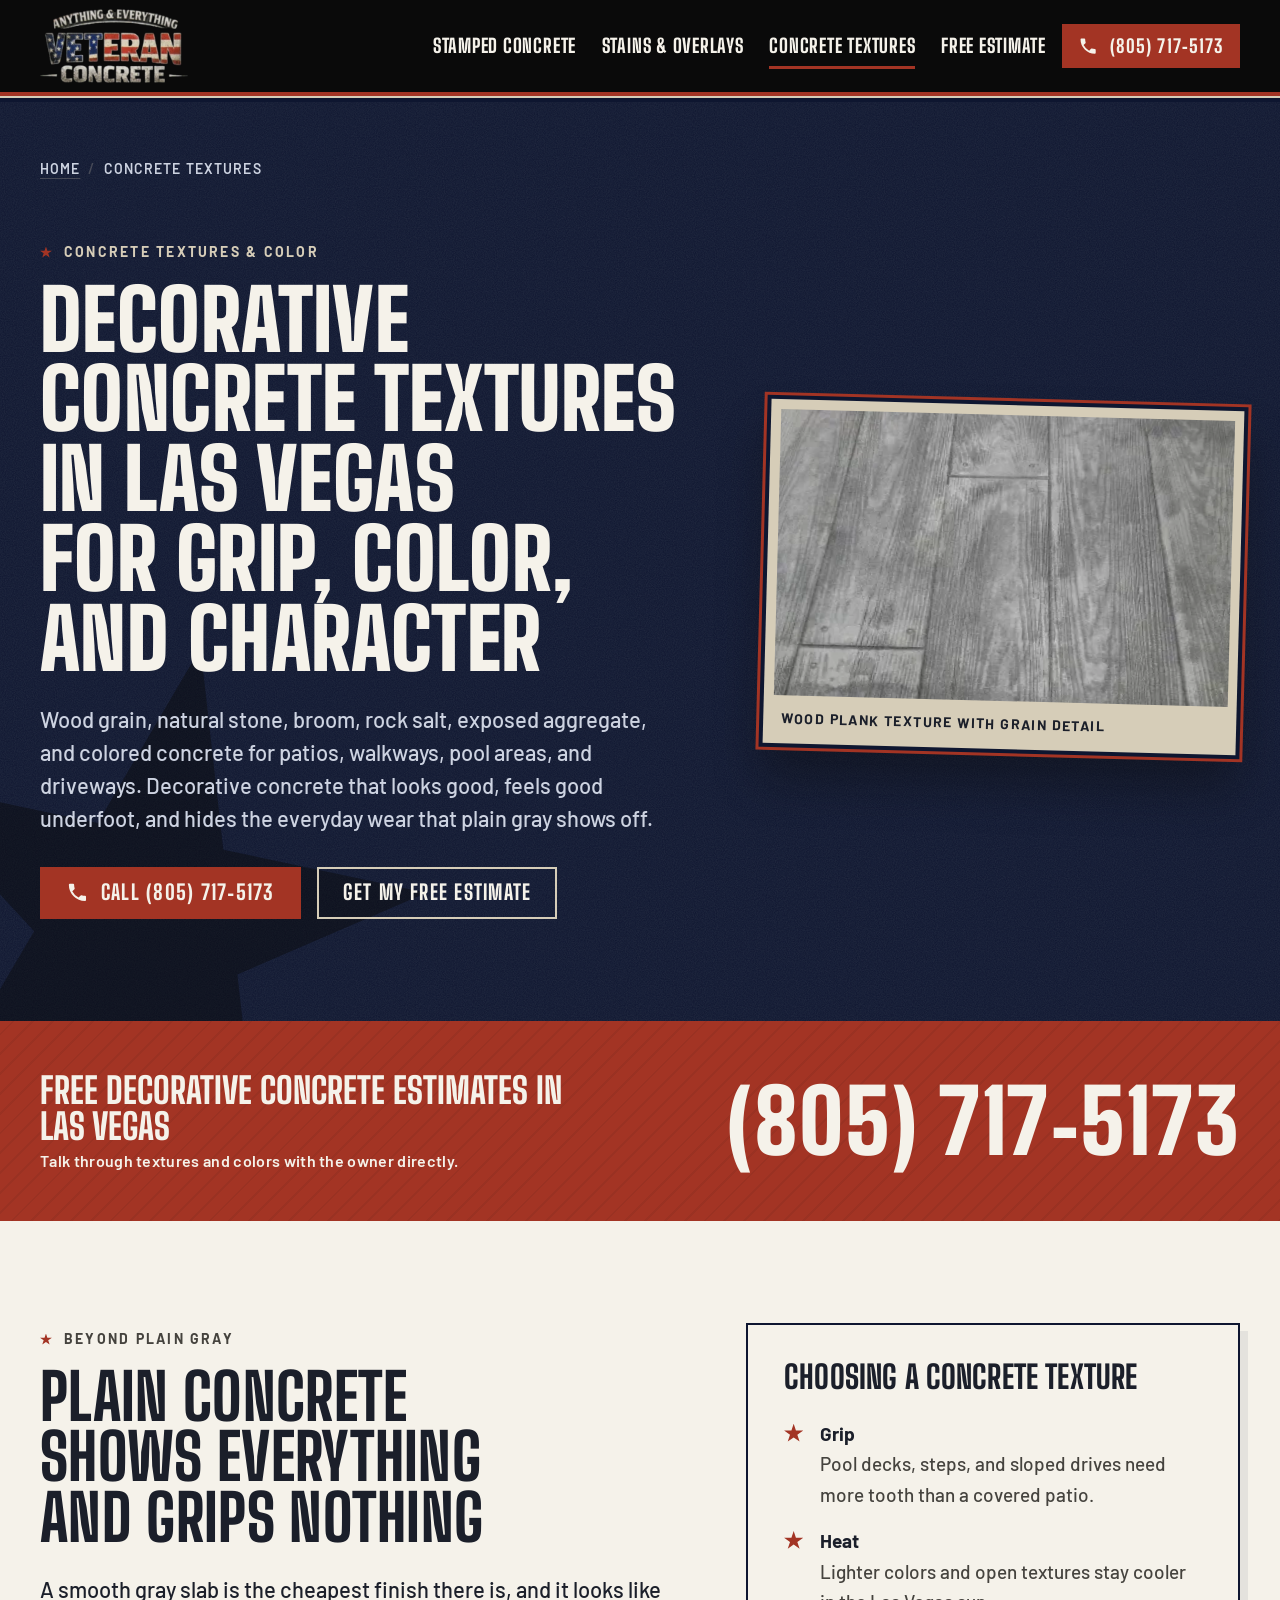
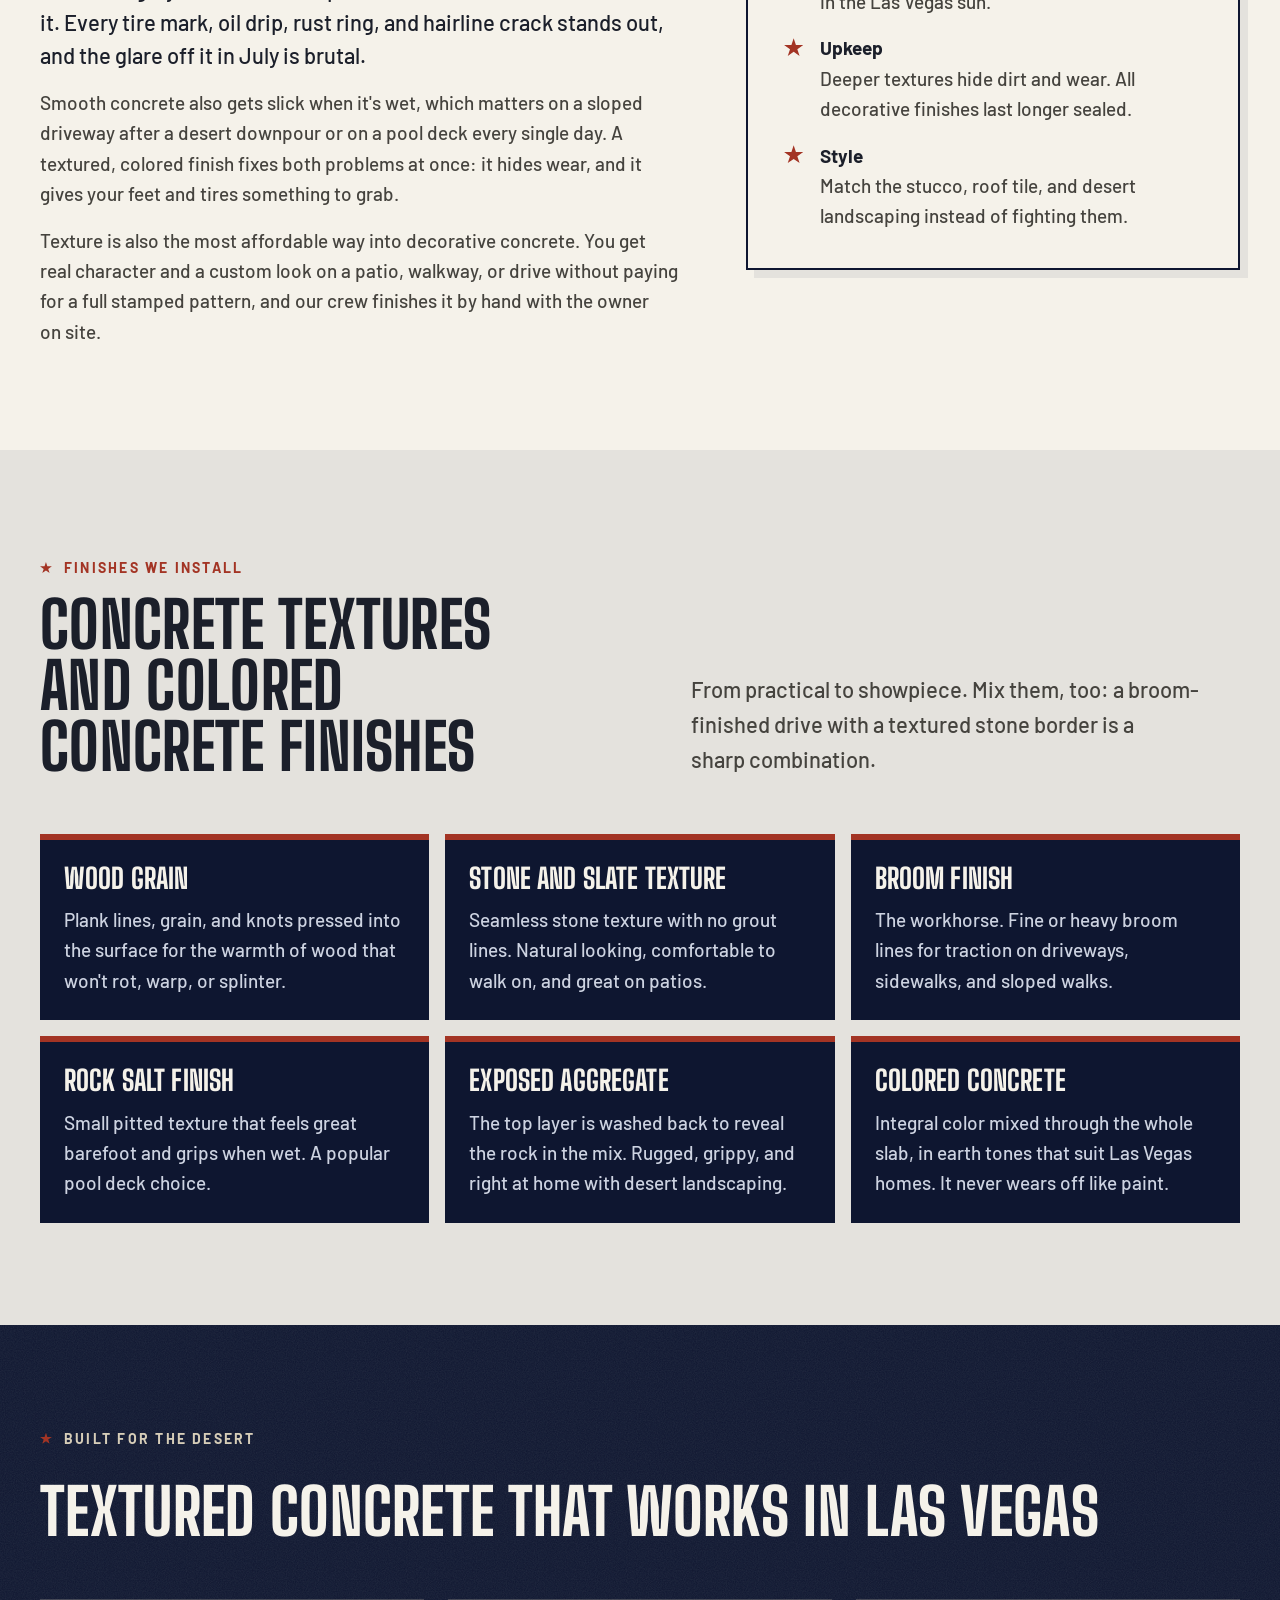
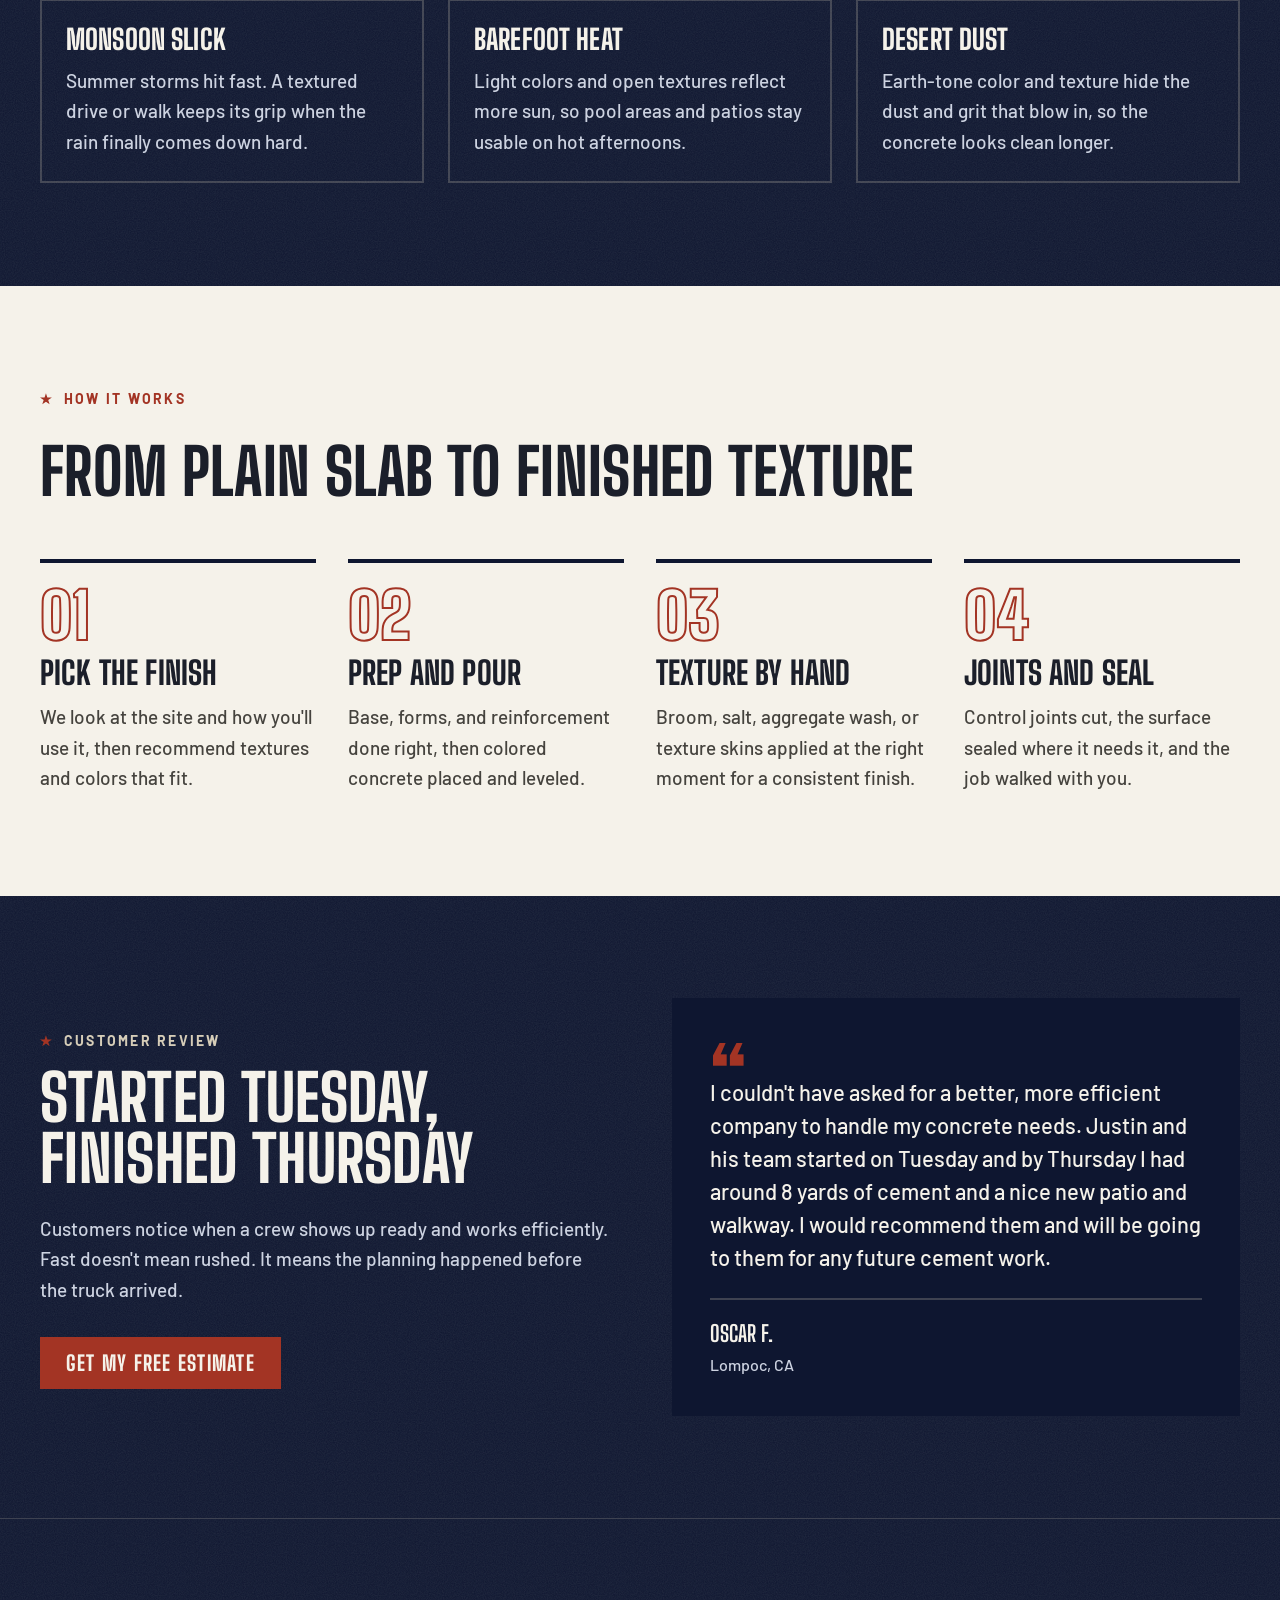
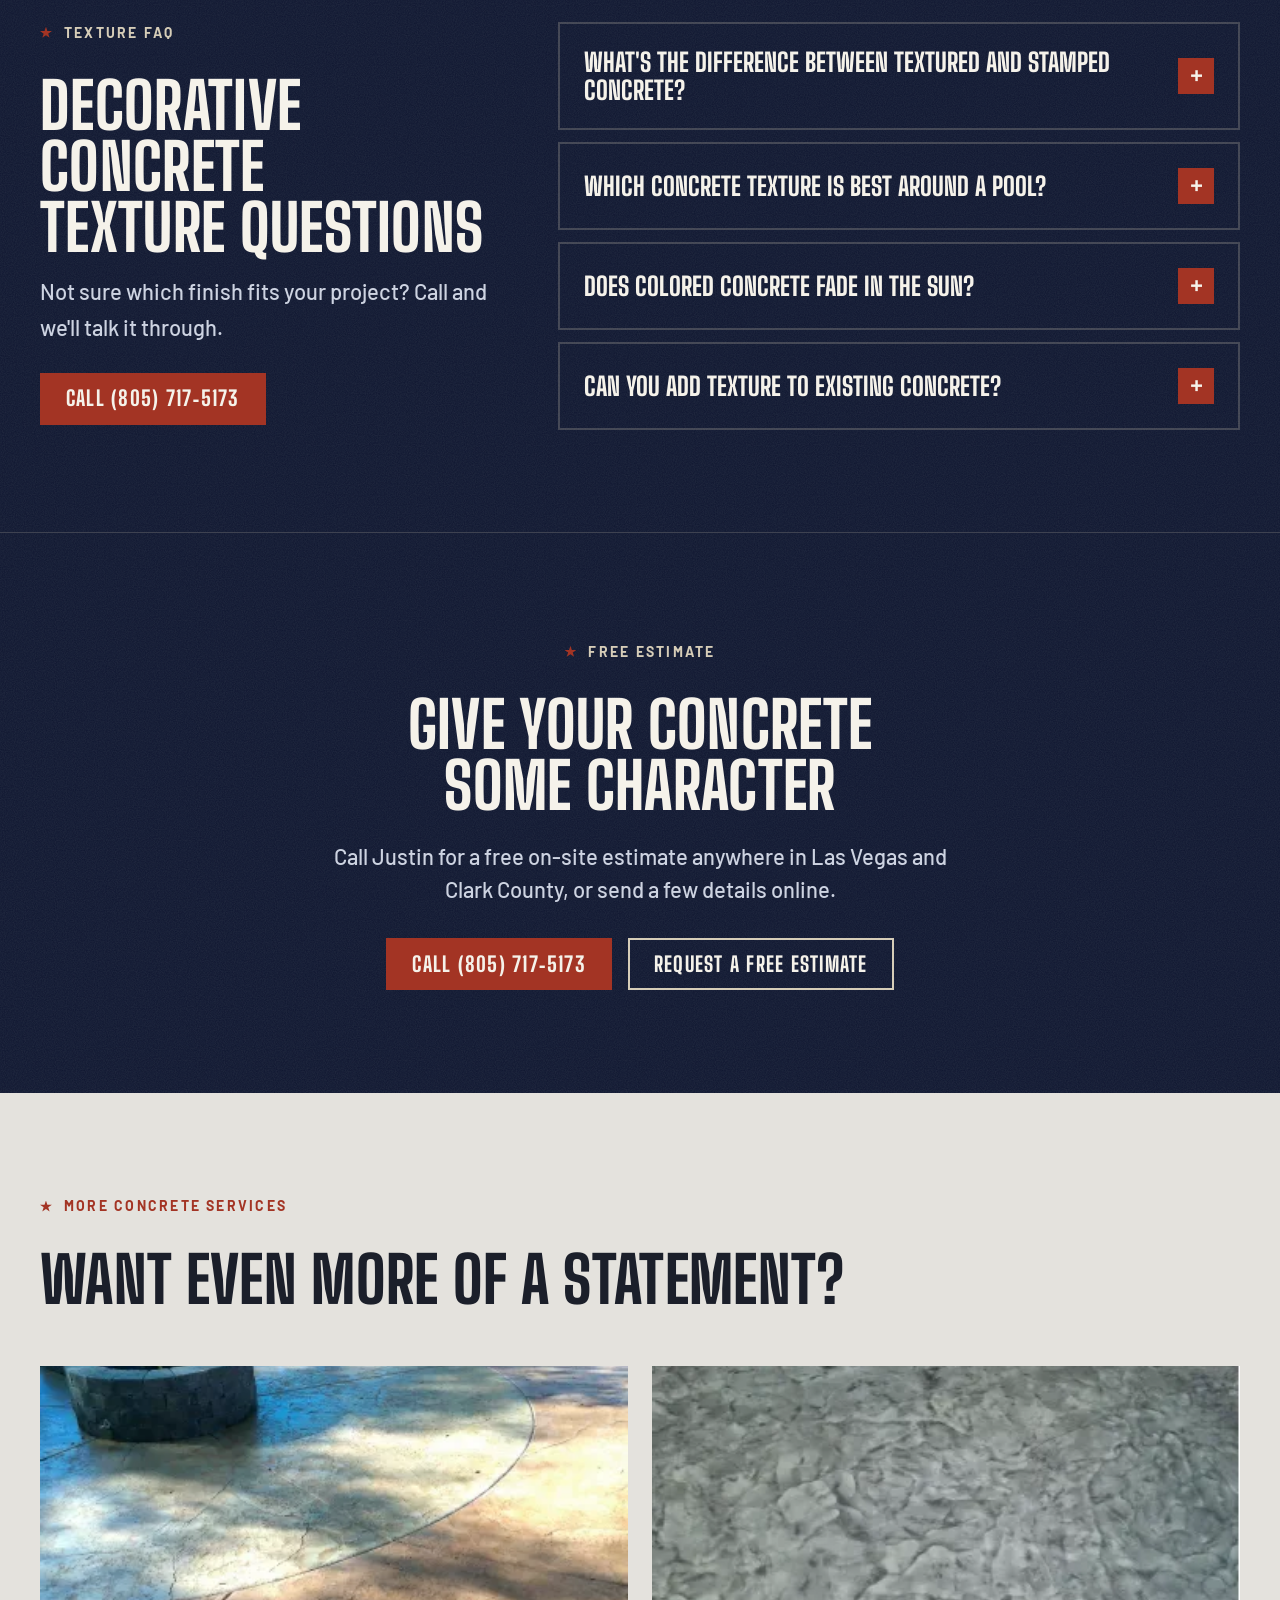
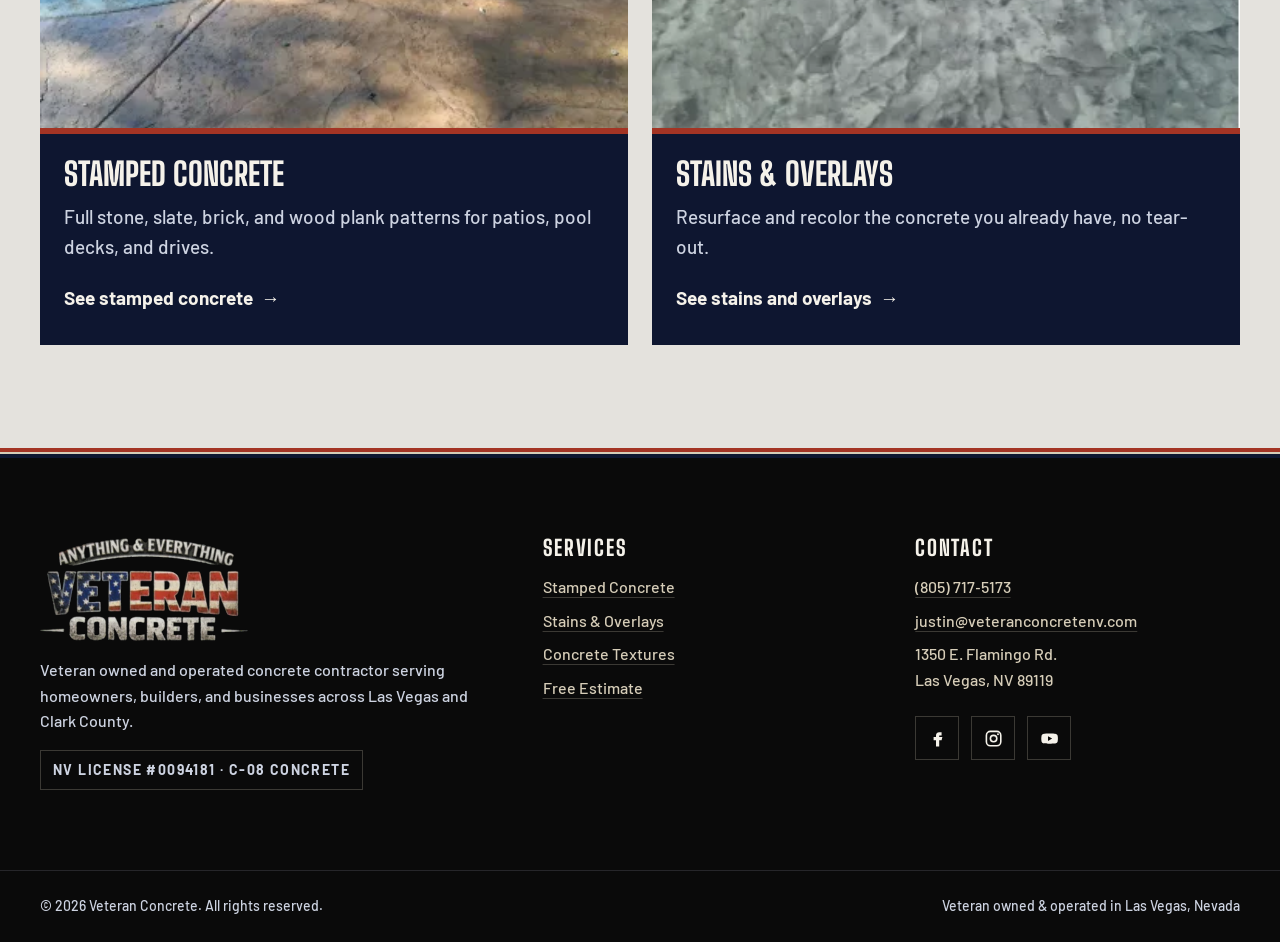
==== commit 8faccc4e: "Collapse blues to the single dark ink shade Co-Authored-By: Claude Opus 5.5 <noreply@anthropic.com>" ====
--- a/services/concrete-textures/index.html
+++ b/services/concrete-textures/index.html
@@ -298,7 +298,7 @@
       </section>
 
       <!-- VEGAS -->
-      <section class="section section--navy" aria-labelledby="vegas-title">
+      <section class="section section--ink" aria-labelledby="vegas-title">
         <div class="wrap">
           <div class="section-head">
             <p class="eyebrow">Built for the desert</p>
@@ -375,7 +375,7 @@
       </section>
 
       <!-- OBJECTIONS: FAQ -->
-      <section class="section section--navy" aria-labelledby="faq-title">
+      <section class="section section--ink" aria-labelledby="faq-title">
         <div class="wrap faq-layout">
           <div class="section-head">
             <p class="eyebrow">Texture FAQ</p>
--- a/css/tokens.css
+++ b/css/tokens.css
@@ -4,8 +4,6 @@
   /* Color */
   --black: #0a0a0a; /* matches the logo's black field; header, menu, footer */
   --ink: #0e1630;
-  --navy: #16244f;
-  --navy-2: #1e3163;
   --red: #a33424;
   --red-deep: #842819; /* hover shade of --red only, never text */
   --parchment: #d6cdb8;
@@ -15,7 +13,7 @@
   --text: #1b1f2a;
   --mist: #cdd3e1;
   --line-light: #c7c3b8;
-  --line-dark: #34467a;
+  --line-dark: rgb(214 205 184 / 24%);
 
   /* Type */
   --font-display: "Big Shoulders Display", "Arial Narrow", sans-serif;
@@ -48,7 +46,7 @@
   /* Shape */
   --radius: 0;
   --radius-tag: 1.1rem;
-  --flag-rule: linear-gradient(to bottom, var(--red) 0 38%, var(--parchment) 38% 62%, var(--navy) 62% 100%);
+  --flag-rule: linear-gradient(to bottom, var(--red) 0 38%, var(--parchment) 38% 62%, var(--ink) 62% 100%);
   --grain: url("data:image/svg+xml,%3Csvg xmlns='http://www.w3.org/2000/svg' width='220' height='220'%3E%3Cfilter id='n'%3E%3CfeTurbulence type='fractalNoise' baseFrequency='.9' numOctaves='3' stitchTiles='stitch'/%3E%3CfeColorMatrix values='0 0 0 0 .84 0 0 0 0 .8 0 0 0 0 .72 0 0 0 .09 0'/%3E%3C/filter%3E%3Crect width='100%25' height='100%25' filter='url(%23n)'/%3E%3C/svg%3E");
   --star: polygon(50% 0%, 61.8% 35.4%, 100% 35.4%, 69.1% 57.3%, 80.9% 92.7%, 50% 70.8%, 19.1% 92.7%, 30.9% 57.3%, 0% 35.4%, 38.2% 35.4%);
 
--- a/css/base.css
+++ b/css/base.css
@@ -230,22 +230,17 @@
   color: var(--text);
 }
 
-.section--navy,
 .section--ink {
   position: relative;
+  background: var(--ink);
   color: var(--paper);
   isolation: isolate;
 }
 
-.section--navy {
-  background: var(--navy);
-}
-
-.section--ink {
-  background: var(--ink);
-}
-
-.section--navy::before,
+.section--ink + .section--ink {
+  border-top: 1px solid var(--line-dark);
+}
+
 .section--ink::before {
   content: "";
   position: absolute;
@@ -255,7 +250,6 @@
   pointer-events: none;
 }
 
-.section--navy .eyebrow,
 .section--ink .eyebrow {
   color: var(--parchment);
 }
@@ -270,7 +264,6 @@
   font-size: var(--fs-lg);
 }
 
-.section--navy .section-head p:not(.eyebrow),
 .section--ink .section-head p:not(.eyebrow) {
   color: var(--mist);
 }
@@ -358,7 +351,7 @@
 }
 
 .btn--dark:hover {
-  background: var(--navy);
+  background: var(--black);
 }
 
 .btn--outline-dark {
@@ -760,7 +753,7 @@
 
 .faq details {
   border: 2px solid var(--line-dark);
-  background: var(--navy-2);
+  background: transparent;
   color: var(--paper);
 }
 
--- a/css/components.css
+++ b/css/components.css
@@ -132,8 +132,8 @@
 }
 
 .review--feature {
-  border-color: var(--navy);
-  background: var(--navy);
+  border-color: var(--ink);
+  background: var(--ink);
   color: var(--paper);
 }
 
--- a/css/service.css
+++ b/css/service.css
@@ -15,9 +15,9 @@
   z-index: -1;
   width: min(60vw, 34rem);
   aspect-ratio: 1;
-  background: var(--navy);
+  background: var(--black);
   clip-path: var(--star);
-  opacity: 0.5;
+  opacity: 0.45;
   transform: rotate(12deg);
   pointer-events: none;
 }
@@ -180,7 +180,7 @@
   }
 }
 
-/* ---------- Las Vegas notes (on navy) ---------- */
+/* ---------- Las Vegas notes (on ink) ---------- */
 .vegas {
   display: grid;
   gap: var(--space-5);
@@ -190,7 +190,7 @@
 .vegas li {
   padding: var(--space-5);
   border: 2px solid var(--line-dark);
-  background: var(--navy-2);
+  background: transparent;
 }
 
 .vegas h3 {
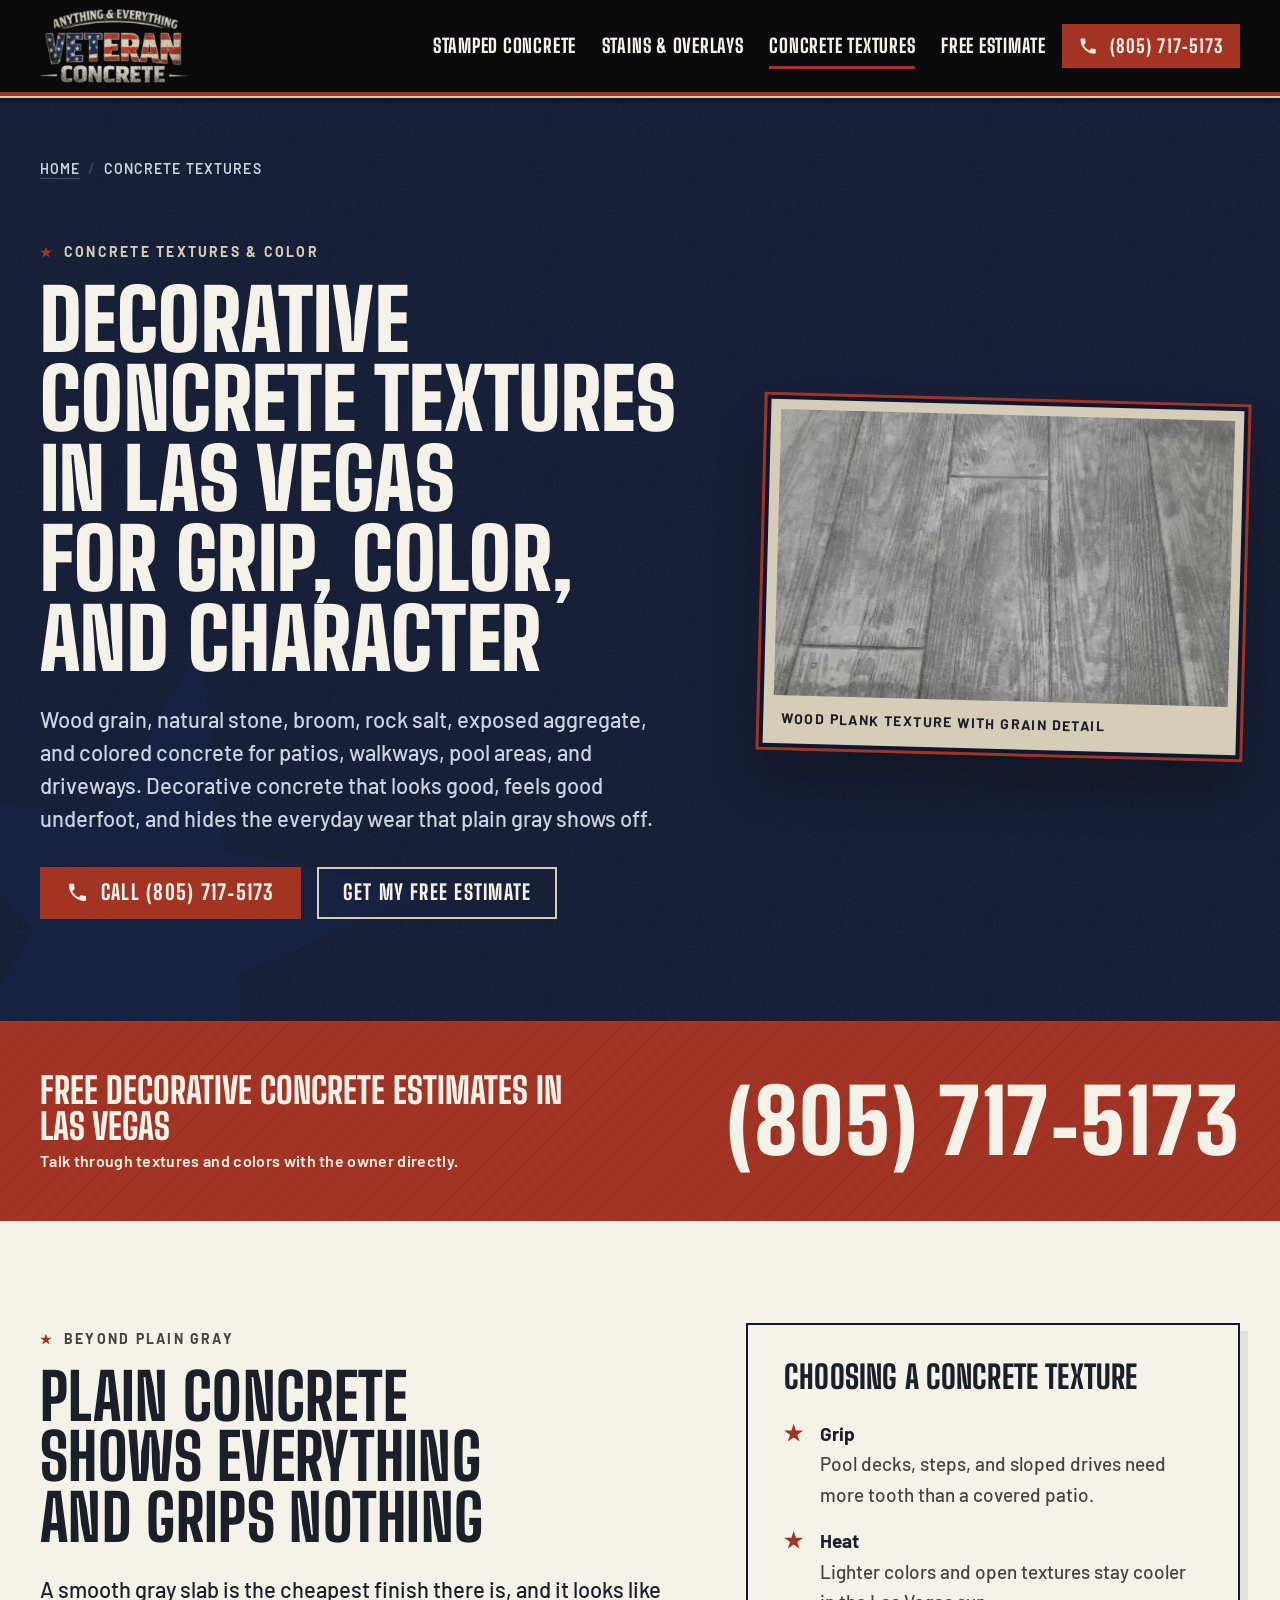
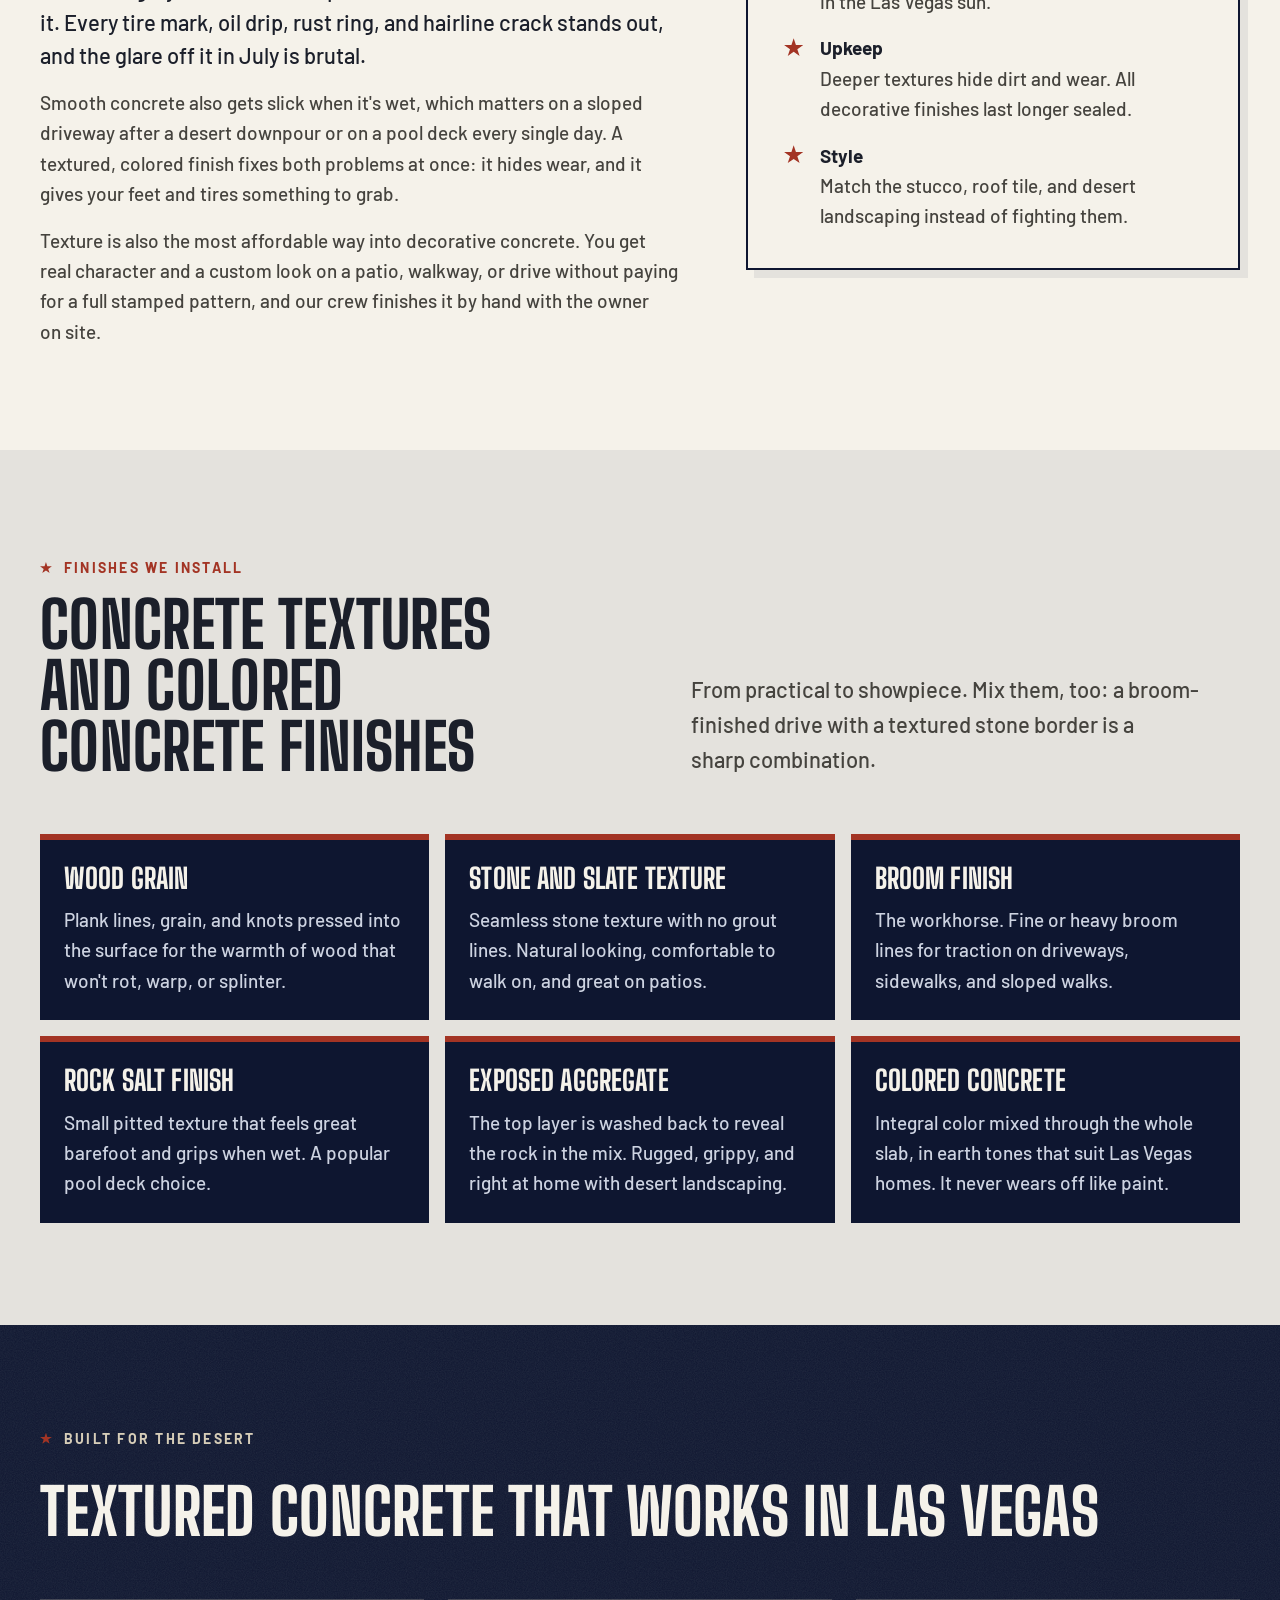
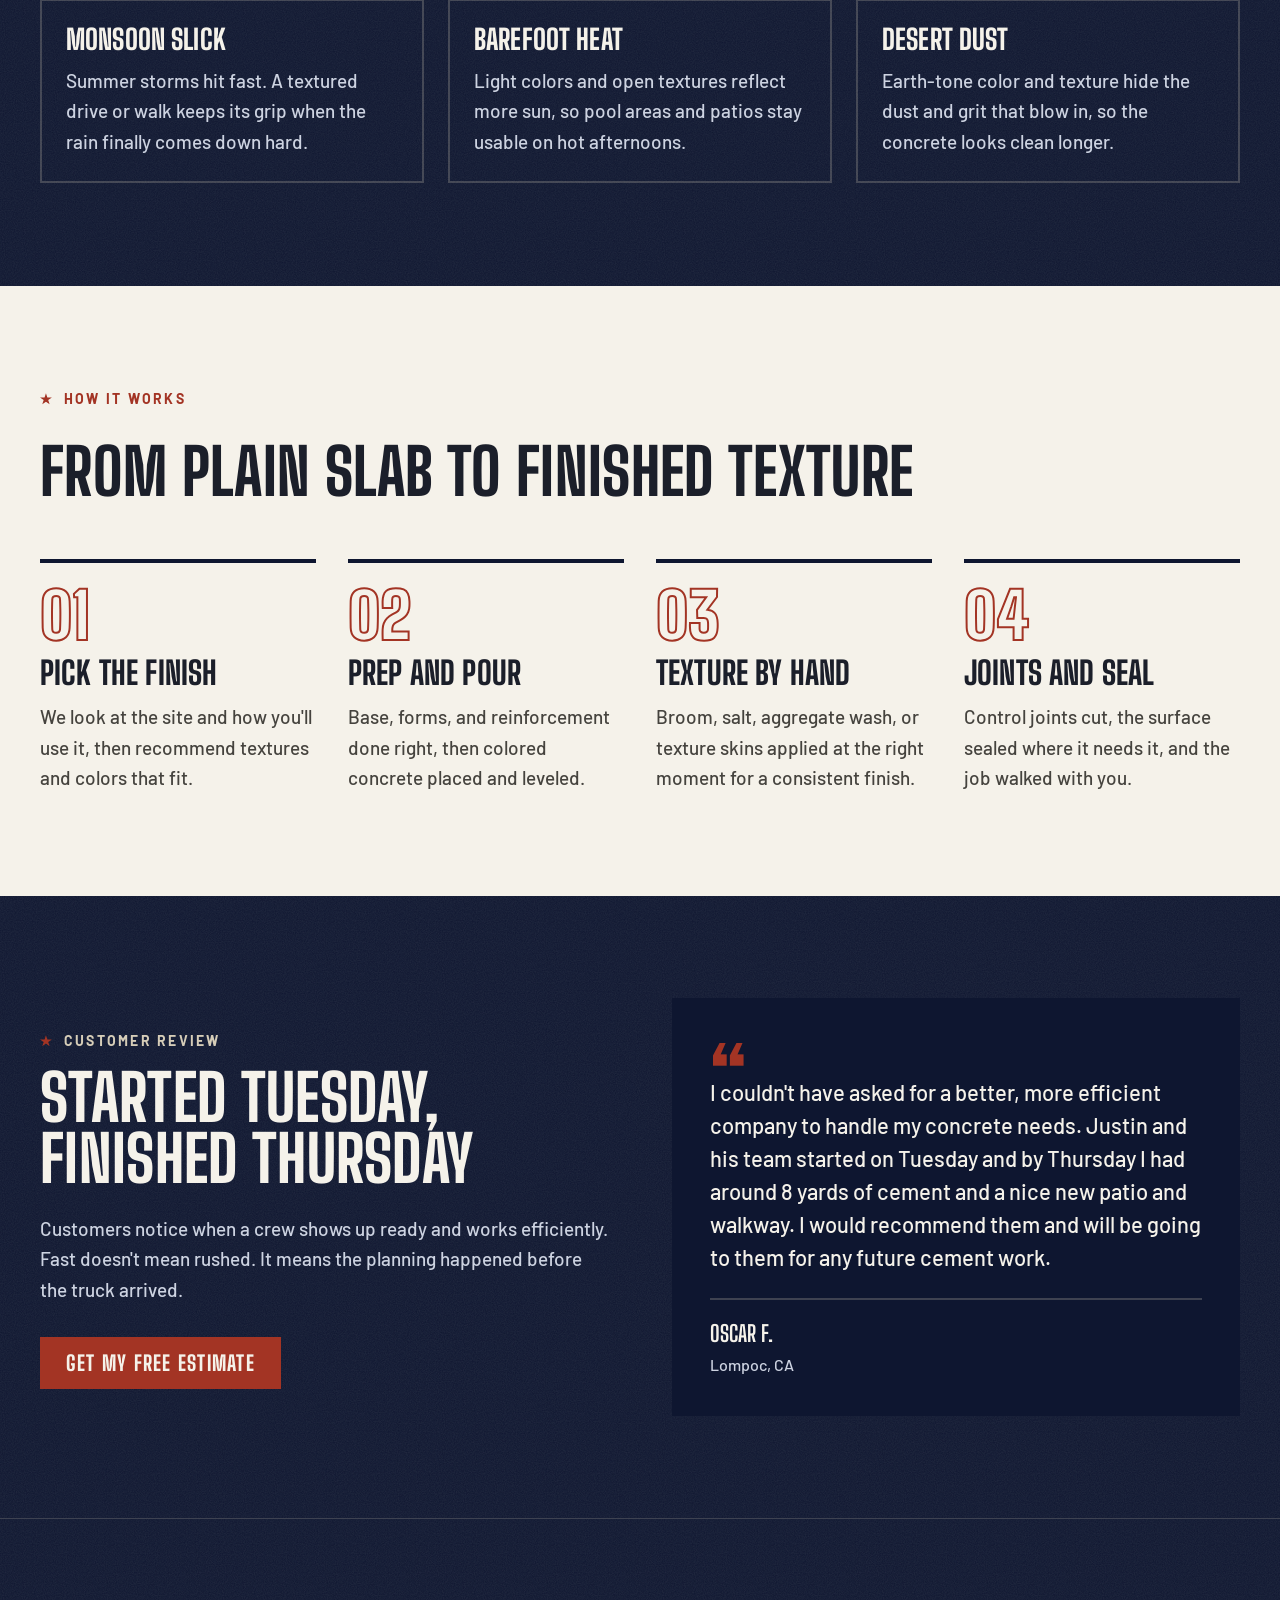
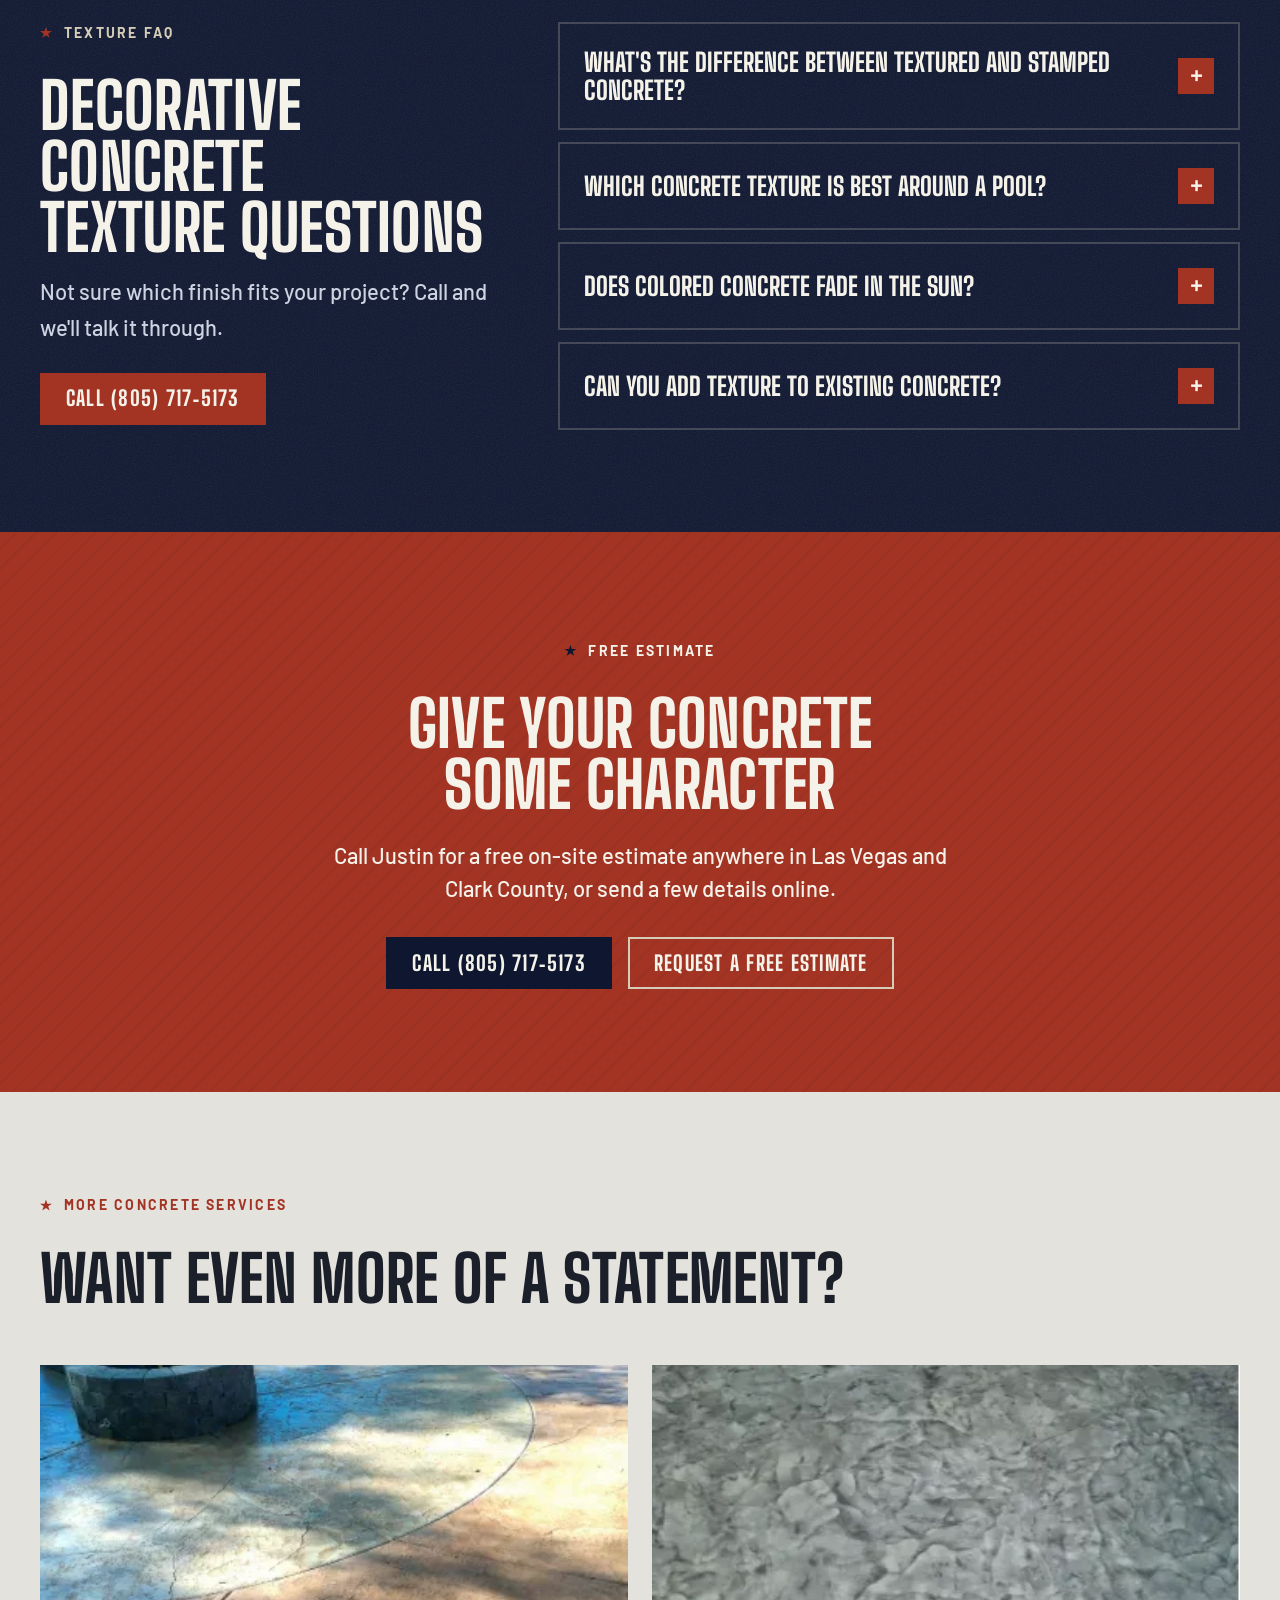
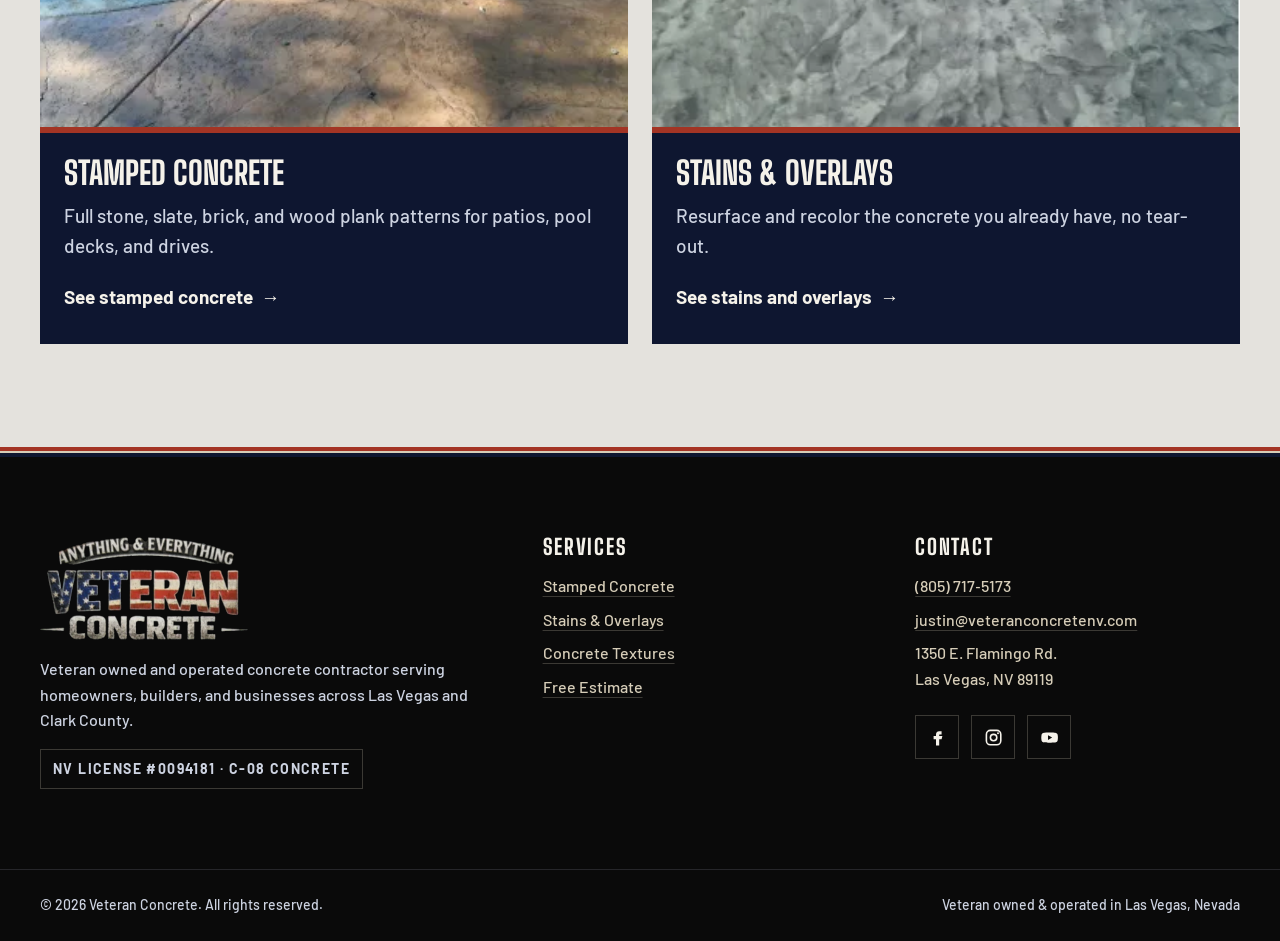
==== commit 9922a6f1: "Red estimate section and red service-page CTAs to break up the dark run Co-Authored-By: Claude Opus " ====
--- a/services/concrete-textures/index.html
+++ b/services/concrete-textures/index.html
@@ -427,7 +427,7 @@
       </section>
 
       <!-- CTA -->
-      <section class="section section--ink final-cta" aria-labelledby="cta-title">
+      <section class="section section--red final-cta" aria-labelledby="cta-title">
         <div class="wrap">
           <p class="eyebrow">Free estimate</p>
           <h2 id="cta-title">Give your concrete some character</h2>
--- a/css/tokens.css
+++ b/css/tokens.css
@@ -4,6 +4,7 @@
   /* Color */
   --black: #0a0a0a; /* matches the logo's black field; header, menu, footer */
   --ink: #0e1630;
+  --star-blue: #16244f; /* hero background star only */
   --red: #a33424;
   --red-deep: #842819; /* hover shade of --red only, never text */
   --parchment: #d6cdb8;
--- a/css/base.css
+++ b/css/base.css
@@ -239,6 +239,38 @@
 
 .section--ink + .section--ink {
   border-top: 1px solid var(--line-dark);
+}
+
+.section--red {
+  position: relative;
+  background: var(--red);
+  color: var(--paper);
+  isolation: isolate;
+}
+
+.section--red::before {
+  content: "";
+  position: absolute;
+  inset: 0;
+  z-index: -1;
+  background: repeating-linear-gradient(-45deg, rgb(10 10 10 / 6%) 0 2px, transparent 2px 14px);
+  pointer-events: none;
+}
+
+.section--red .eyebrow {
+  color: var(--paper);
+}
+
+.section--red .eyebrow::before {
+  background: var(--ink);
+}
+
+.section--red .btn--red:not(.form__submit) {
+  background: var(--ink);
+}
+
+.section--red .btn--red:not(.form__submit):hover {
+  background: var(--black);
 }
 
 .section--ink::before {
--- a/css/service.css
+++ b/css/service.css
@@ -15,9 +15,9 @@
   z-index: -1;
   width: min(60vw, 34rem);
   aspect-ratio: 1;
-  background: var(--black);
+  background: var(--star-blue);
   clip-path: var(--star);
-  opacity: 0.45;
+  opacity: 0.5;
   transform: rotate(12deg);
   pointer-events: none;
 }
@@ -253,6 +253,10 @@
   color: var(--mist);
 }
 
+.section--red.final-cta p {
+  color: var(--paper);
+}
+
 .final-cta .btn-row {
   justify-content: center;
 }
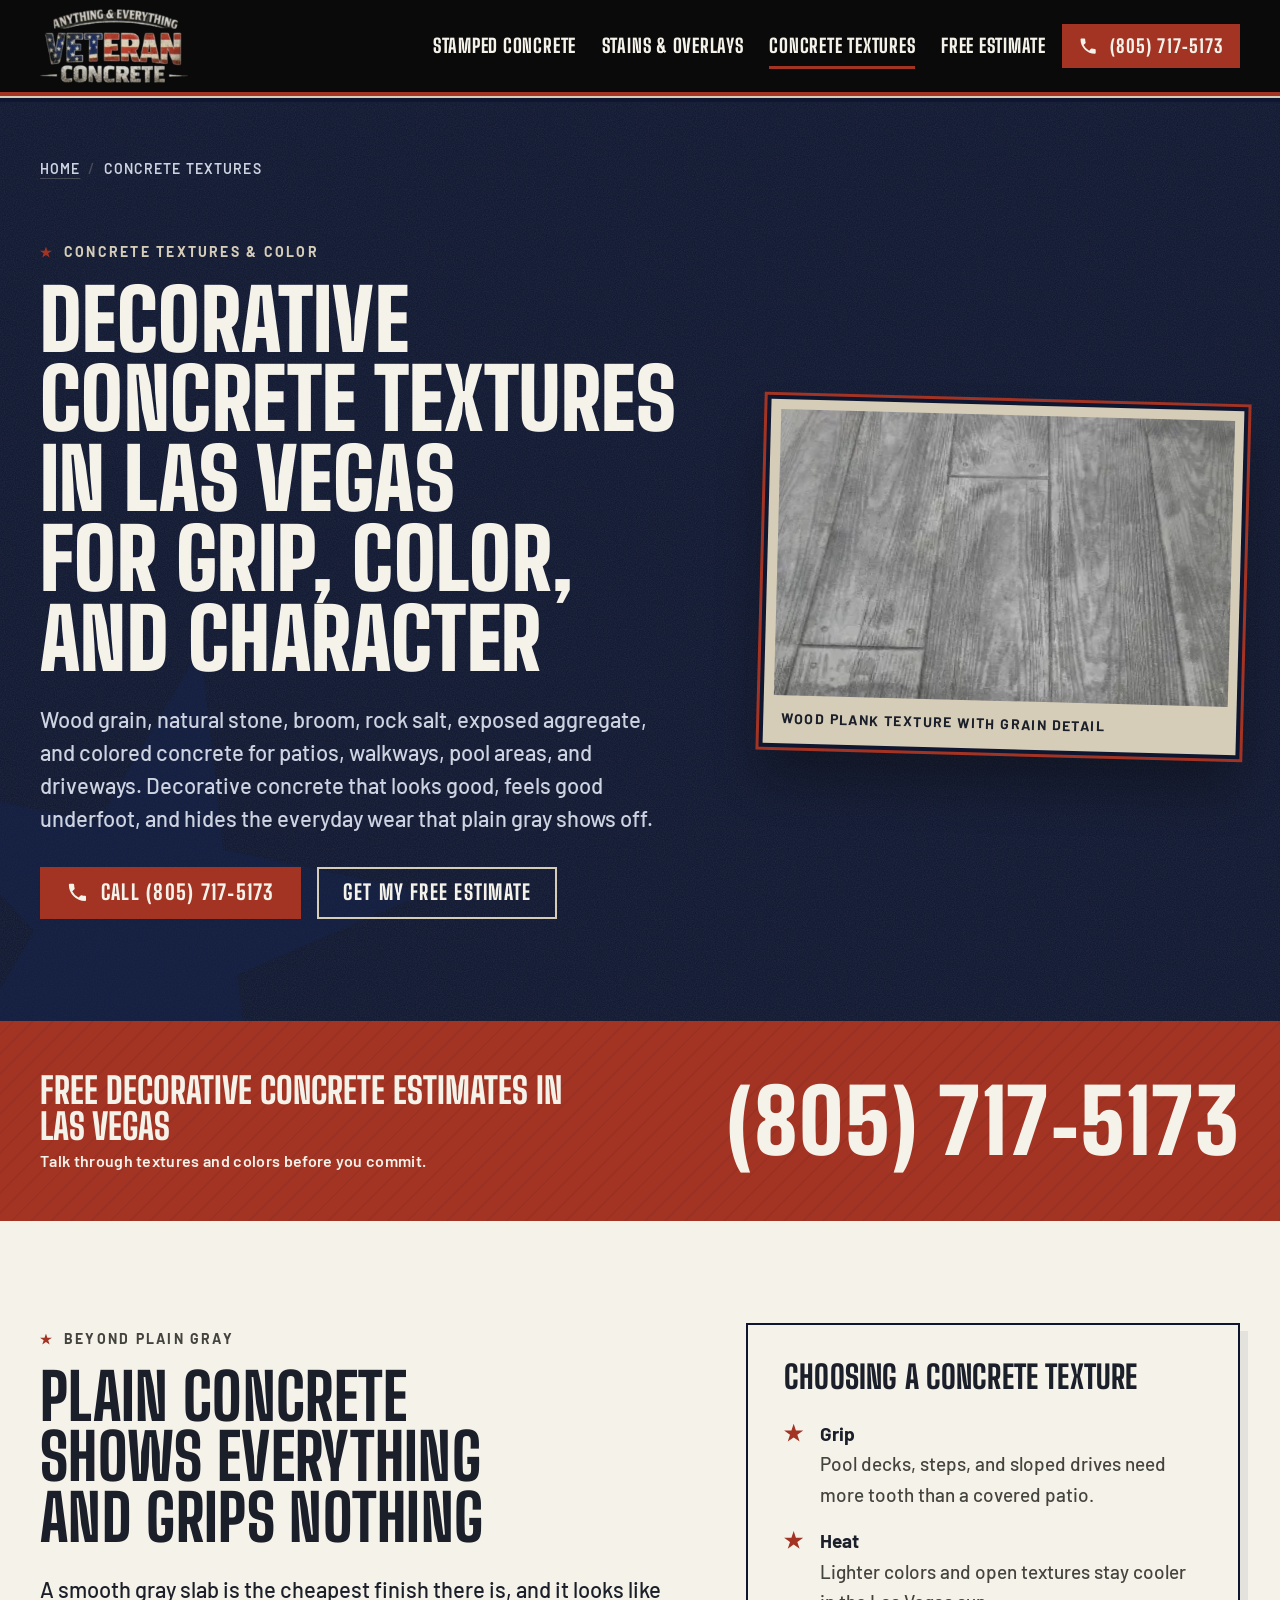
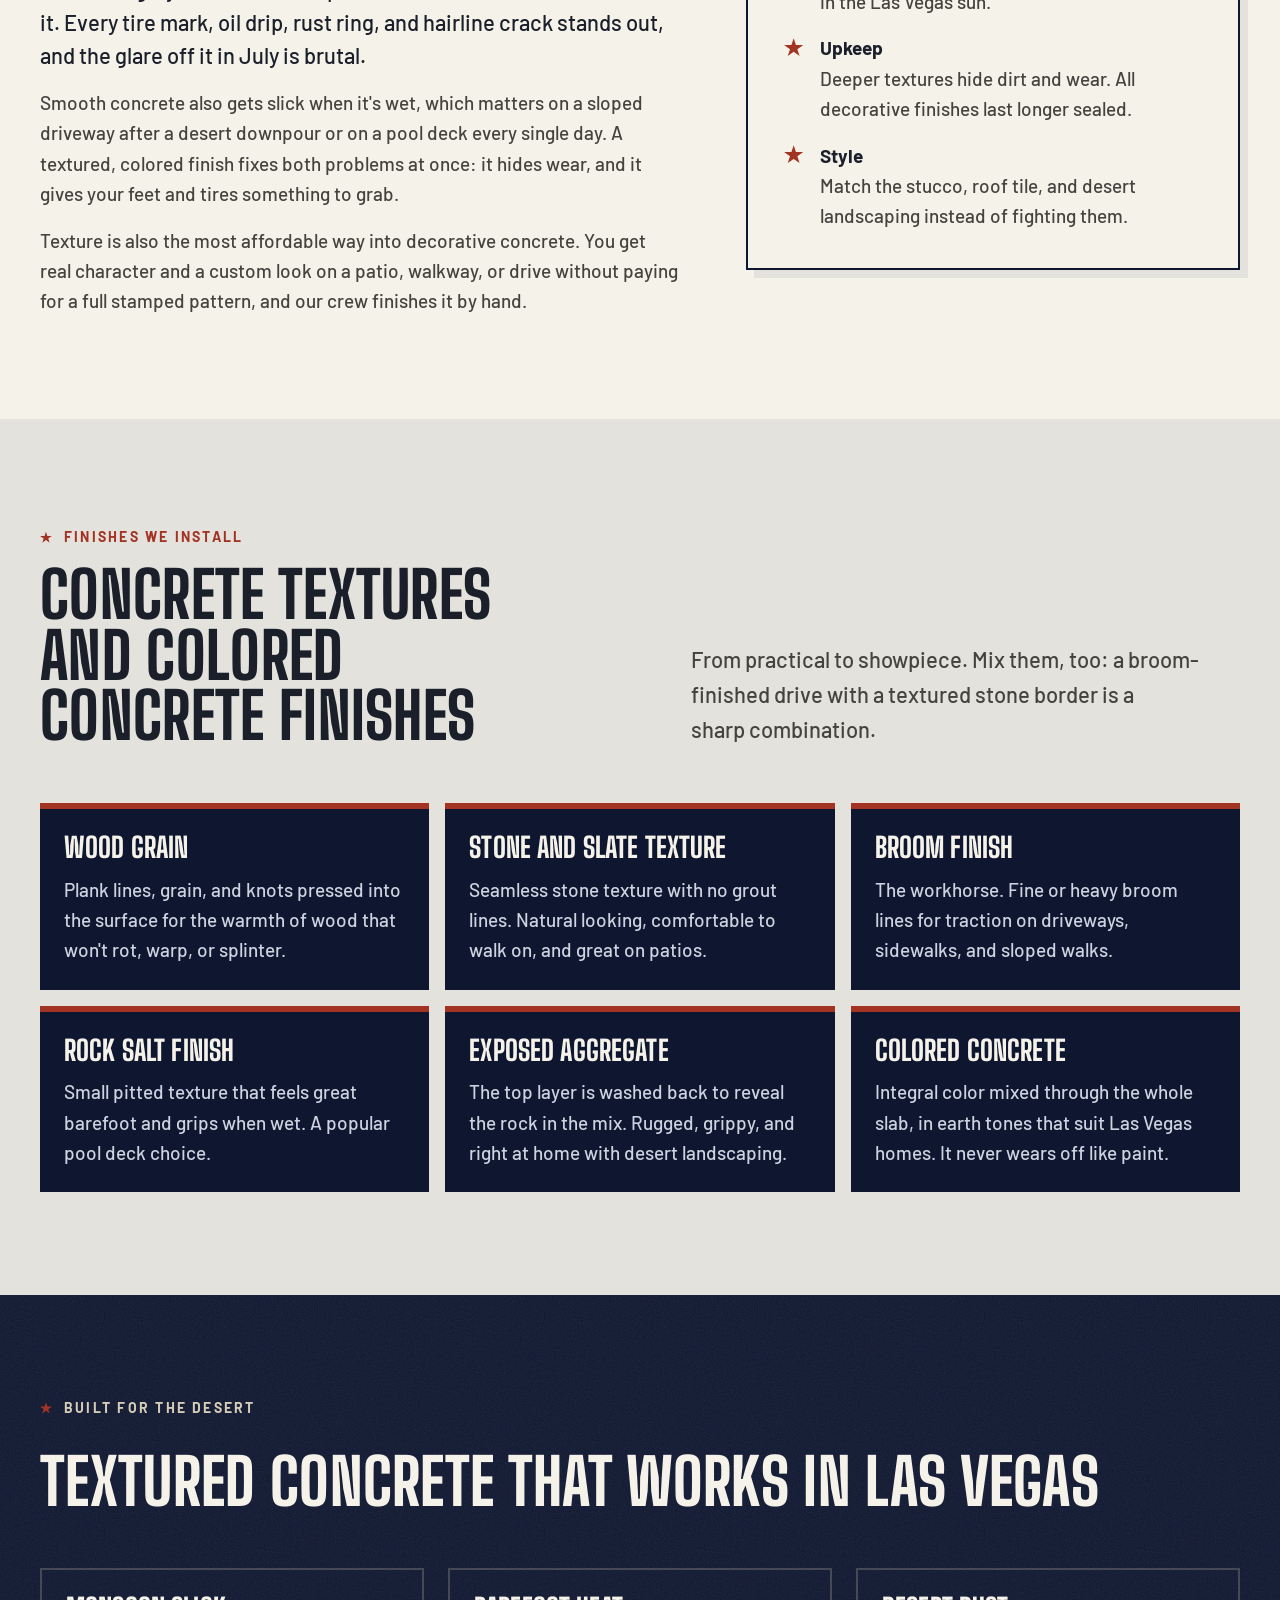
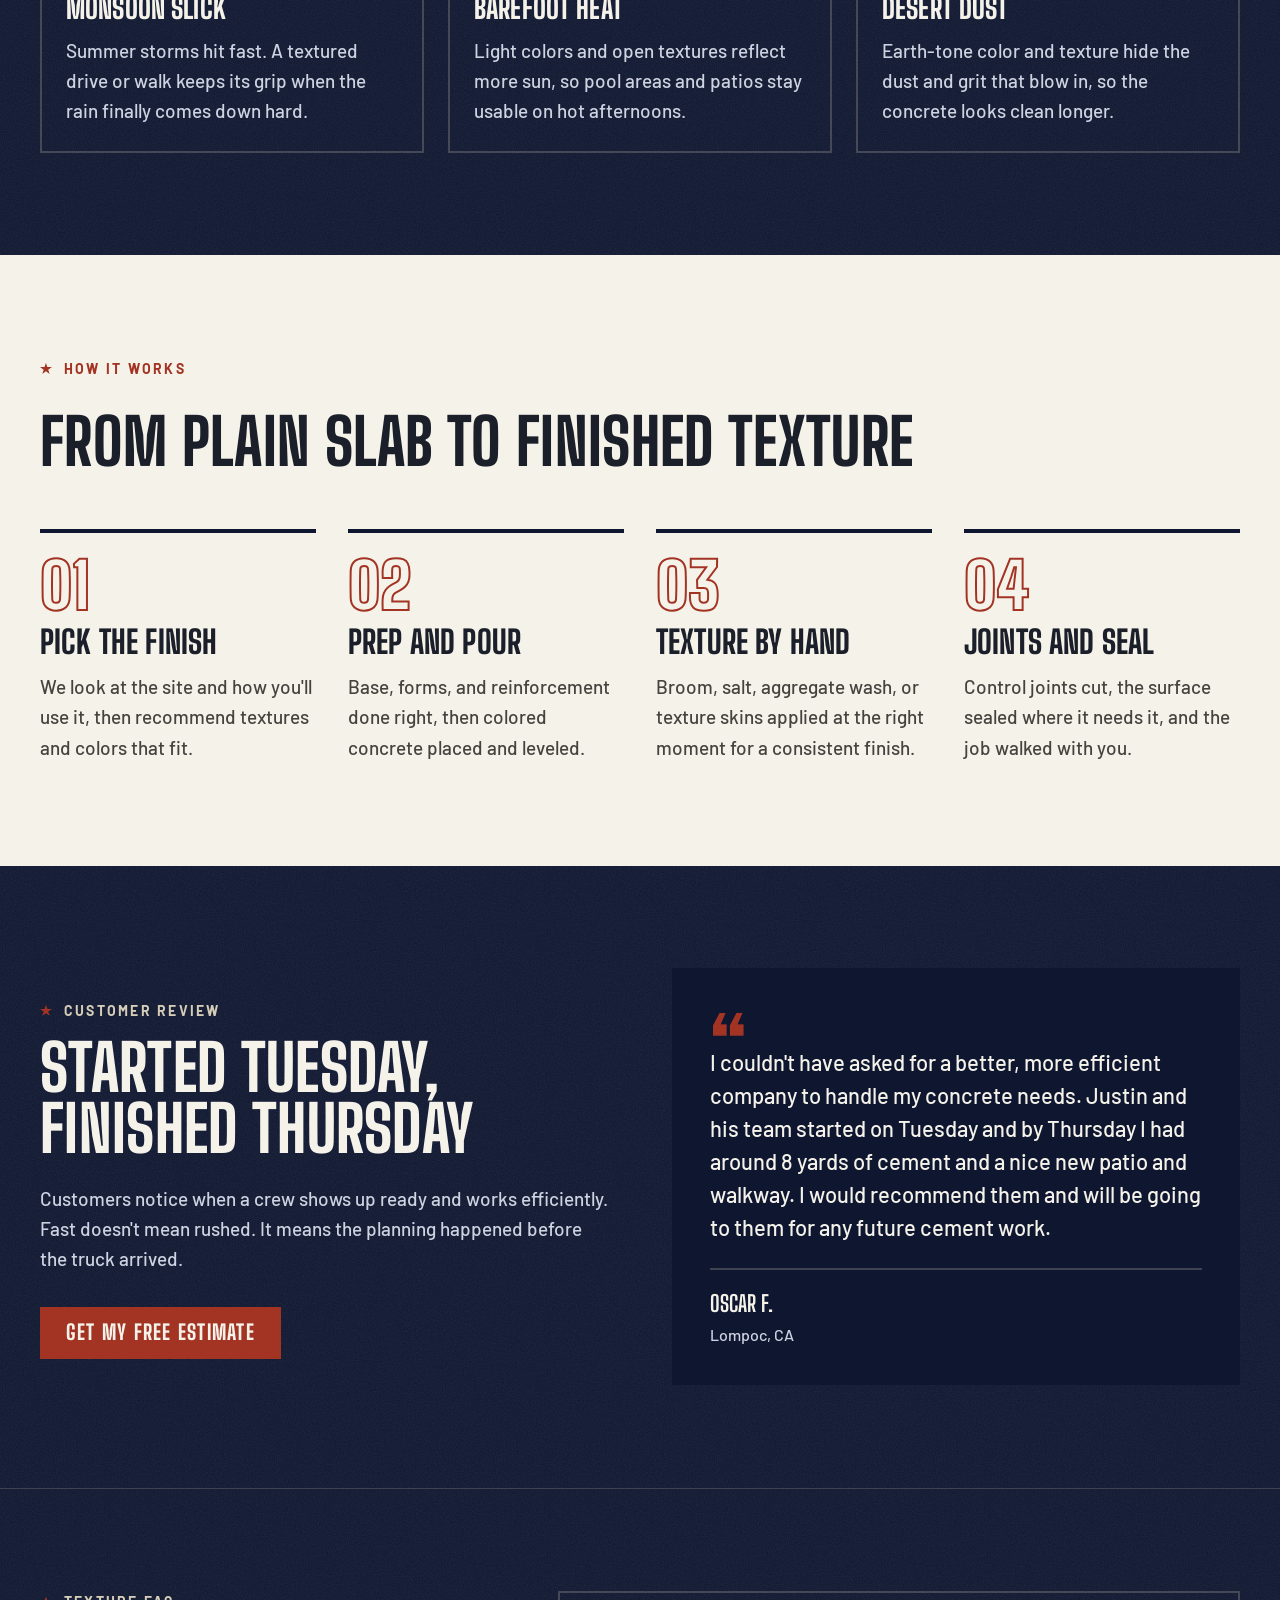
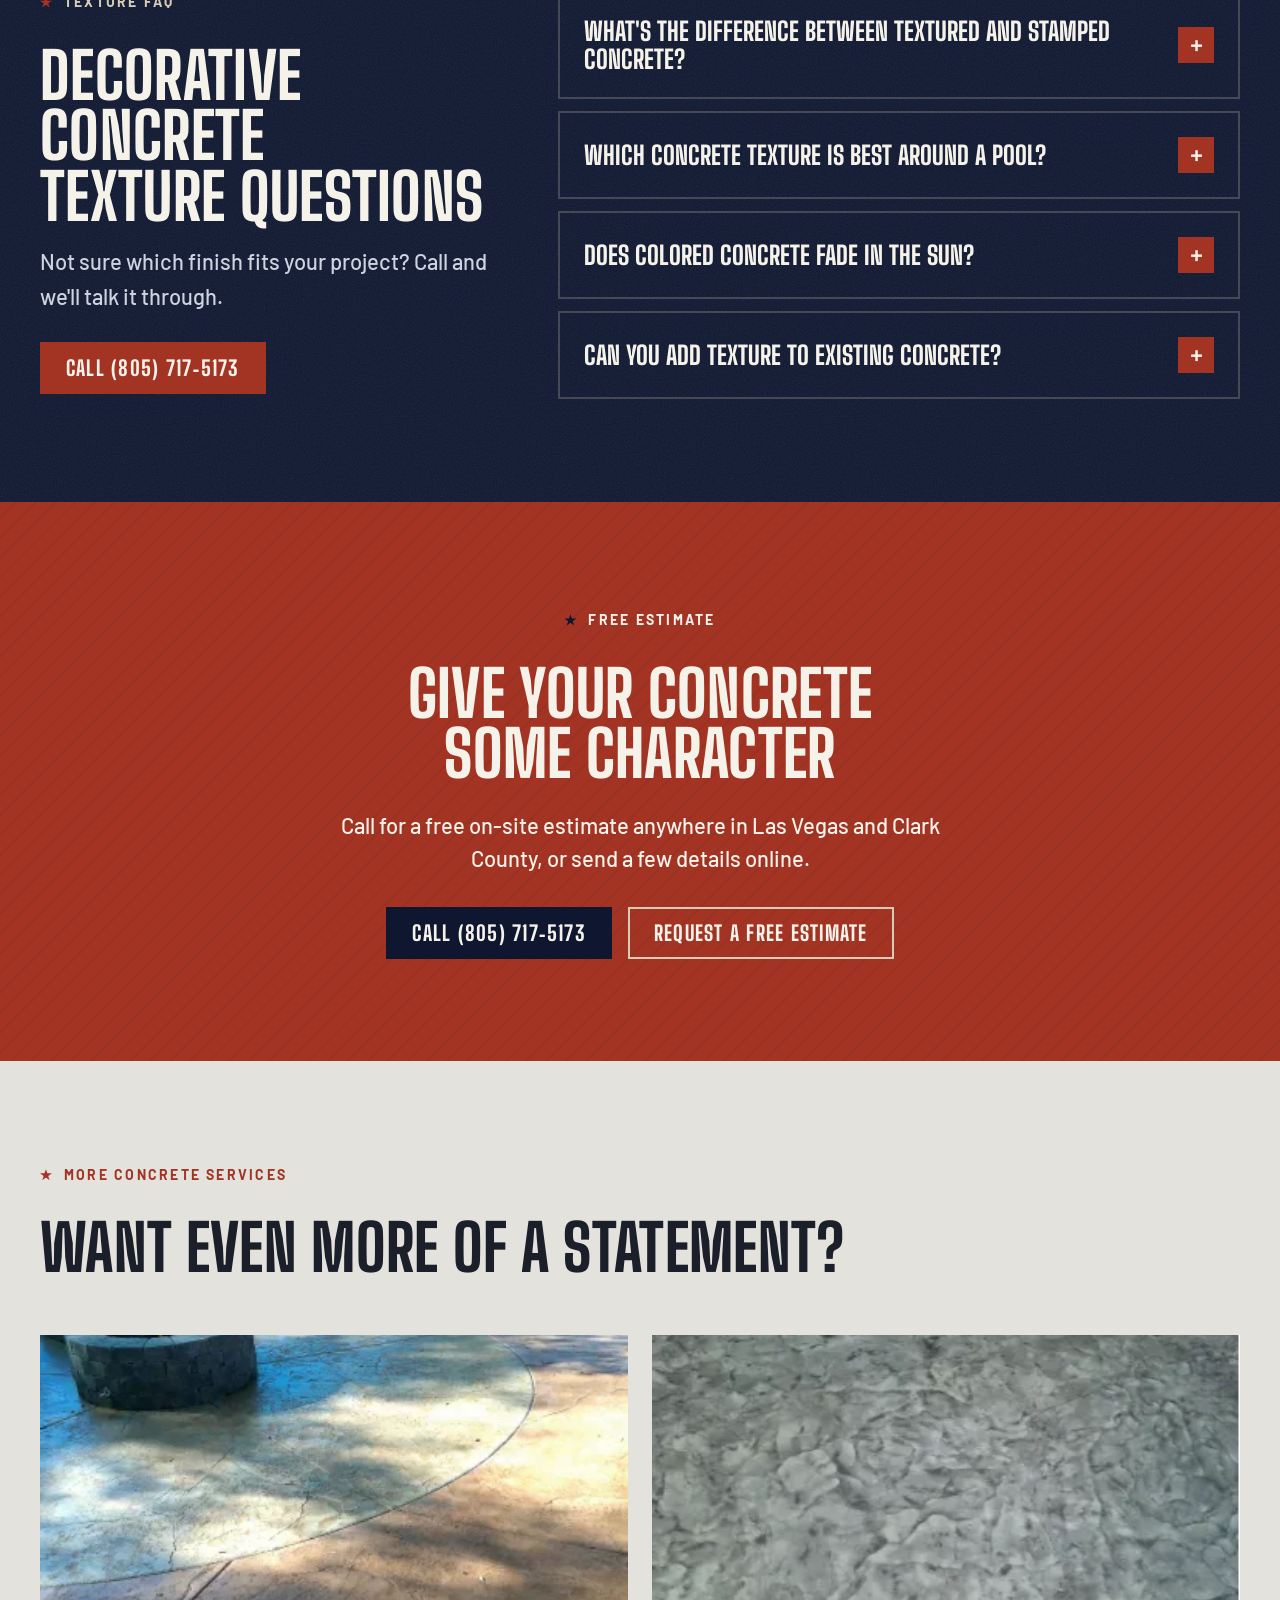
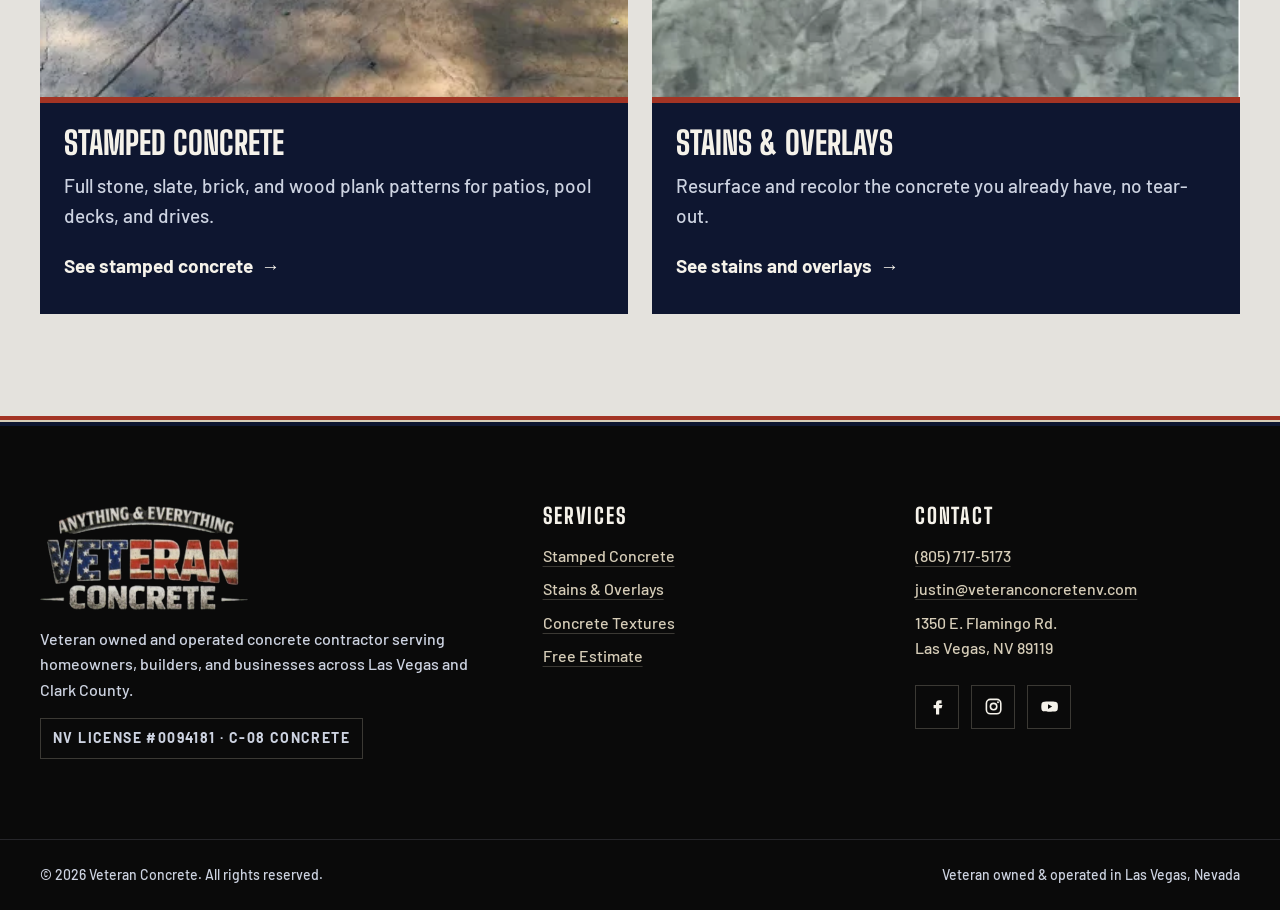
==== commit ab78b94d: "Tone down owner-on-every-job copy; simplify to veteran owned and operated Co-Authored-By: Claude Opu" ====
--- a/services/concrete-textures/index.html
+++ b/services/concrete-textures/index.html
@@ -220,7 +220,7 @@
         <div class="phone-band__inner wrap">
           <p class="phone-band__label">
             Free decorative concrete estimates in Las Vegas
-            <span>Talk through textures and colors with the owner directly.</span>
+            <span>Talk through textures and colors before you commit.</span>
           </p>
           <a class="phone-band__number" href="tel:+18057175173">(805)&nbsp;717&#8209;5173</a>
         </div>
@@ -243,7 +243,7 @@
             </p>
             <p>
               Texture is also the most affordable way into decorative concrete. You get real character and a custom look on a patio,
-              walkway, or drive without paying for a full stamped pattern, and our crew finishes it by hand with the owner on site.
+              walkway, or drive without paying for a full stamped pattern, and our crew finishes it by hand.
             </p>
           </div>
           <aside class="aside-box" aria-labelledby="choose-title">
@@ -431,7 +431,7 @@
         <div class="wrap">
           <p class="eyebrow">Free estimate</p>
           <h2 id="cta-title">Give your concrete some character</h2>
-          <p class="lead">Call Justin for a free on-site estimate anywhere in Las Vegas and Clark County, or send a few details online.</p>
+          <p class="lead">Call for a free on-site estimate anywhere in Las Vegas and Clark County, or send a few details online.</p>
           <div class="btn-row">
             <a class="btn btn--red" href="tel:+18057175173">Call&nbsp;(805)&nbsp;717&#8209;5173</a>
             <a class="btn btn--ghost" href="/#estimate">Request a Free Estimate</a>
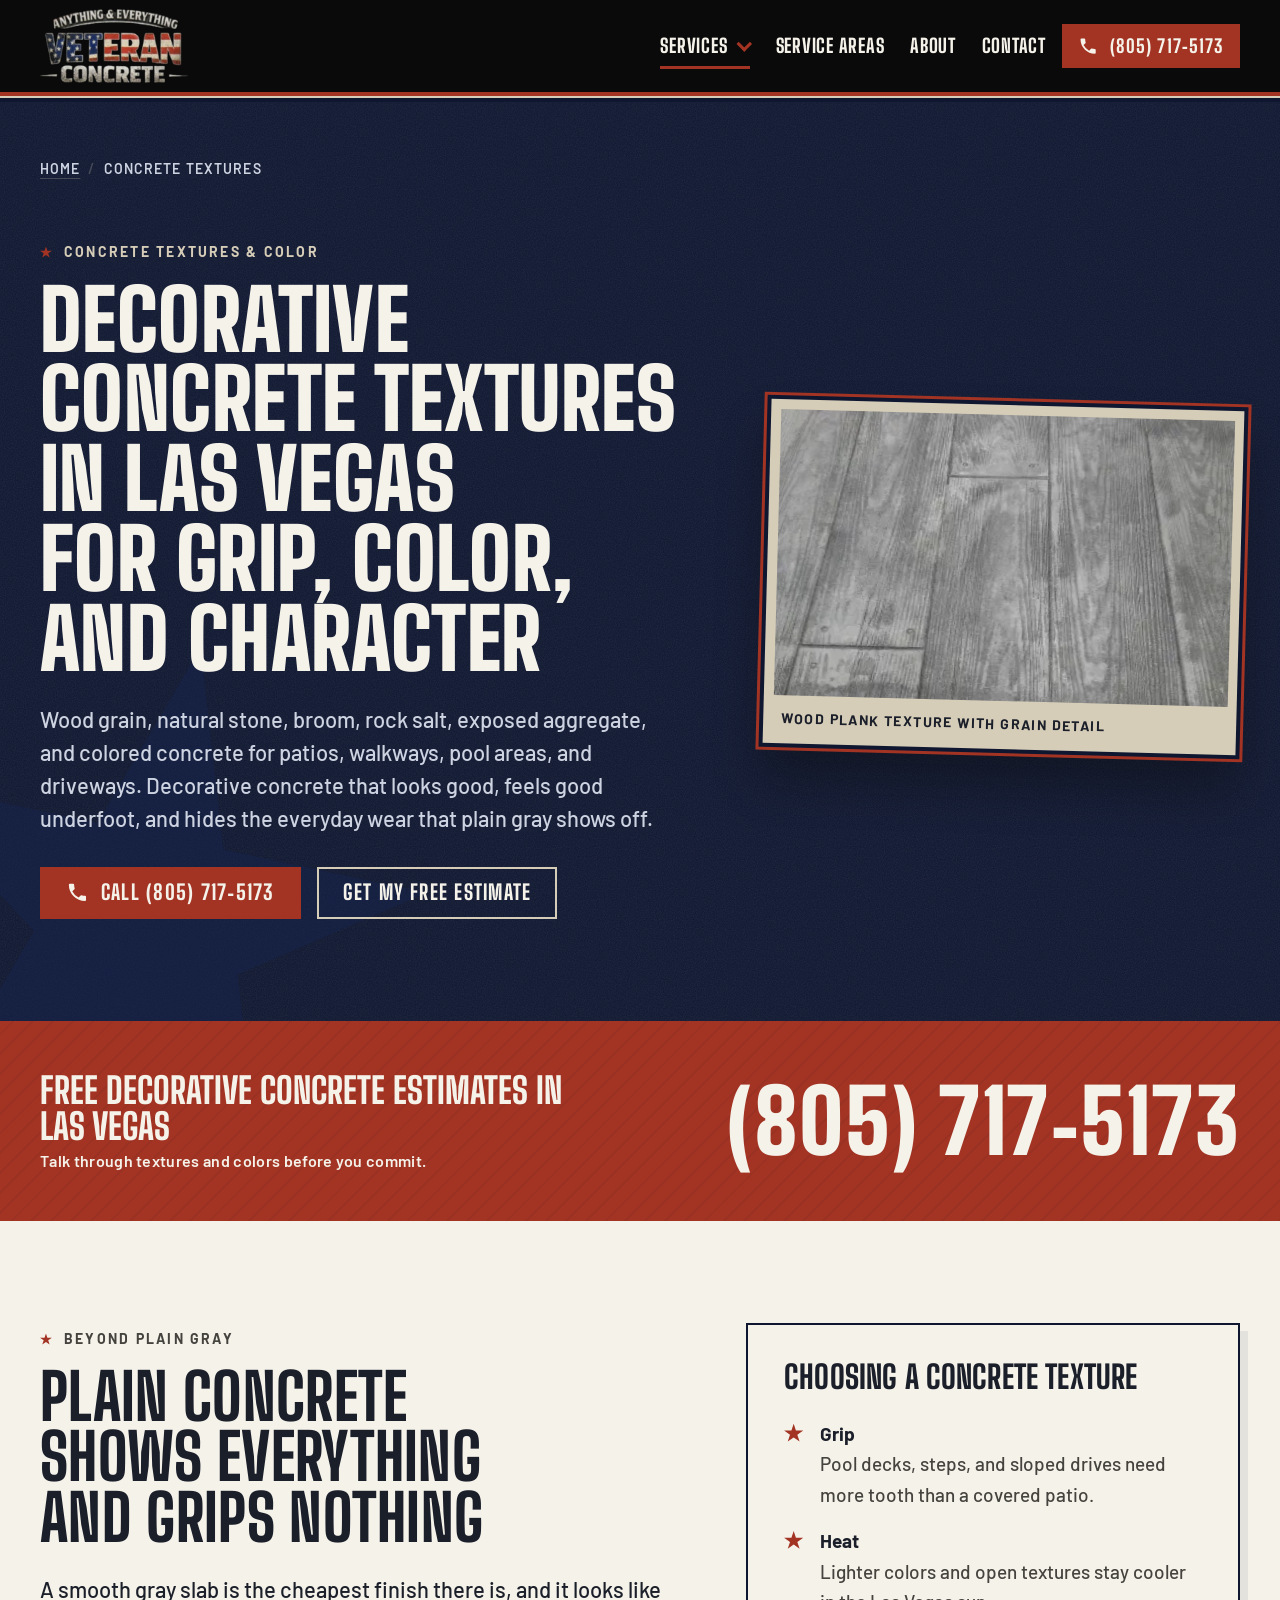
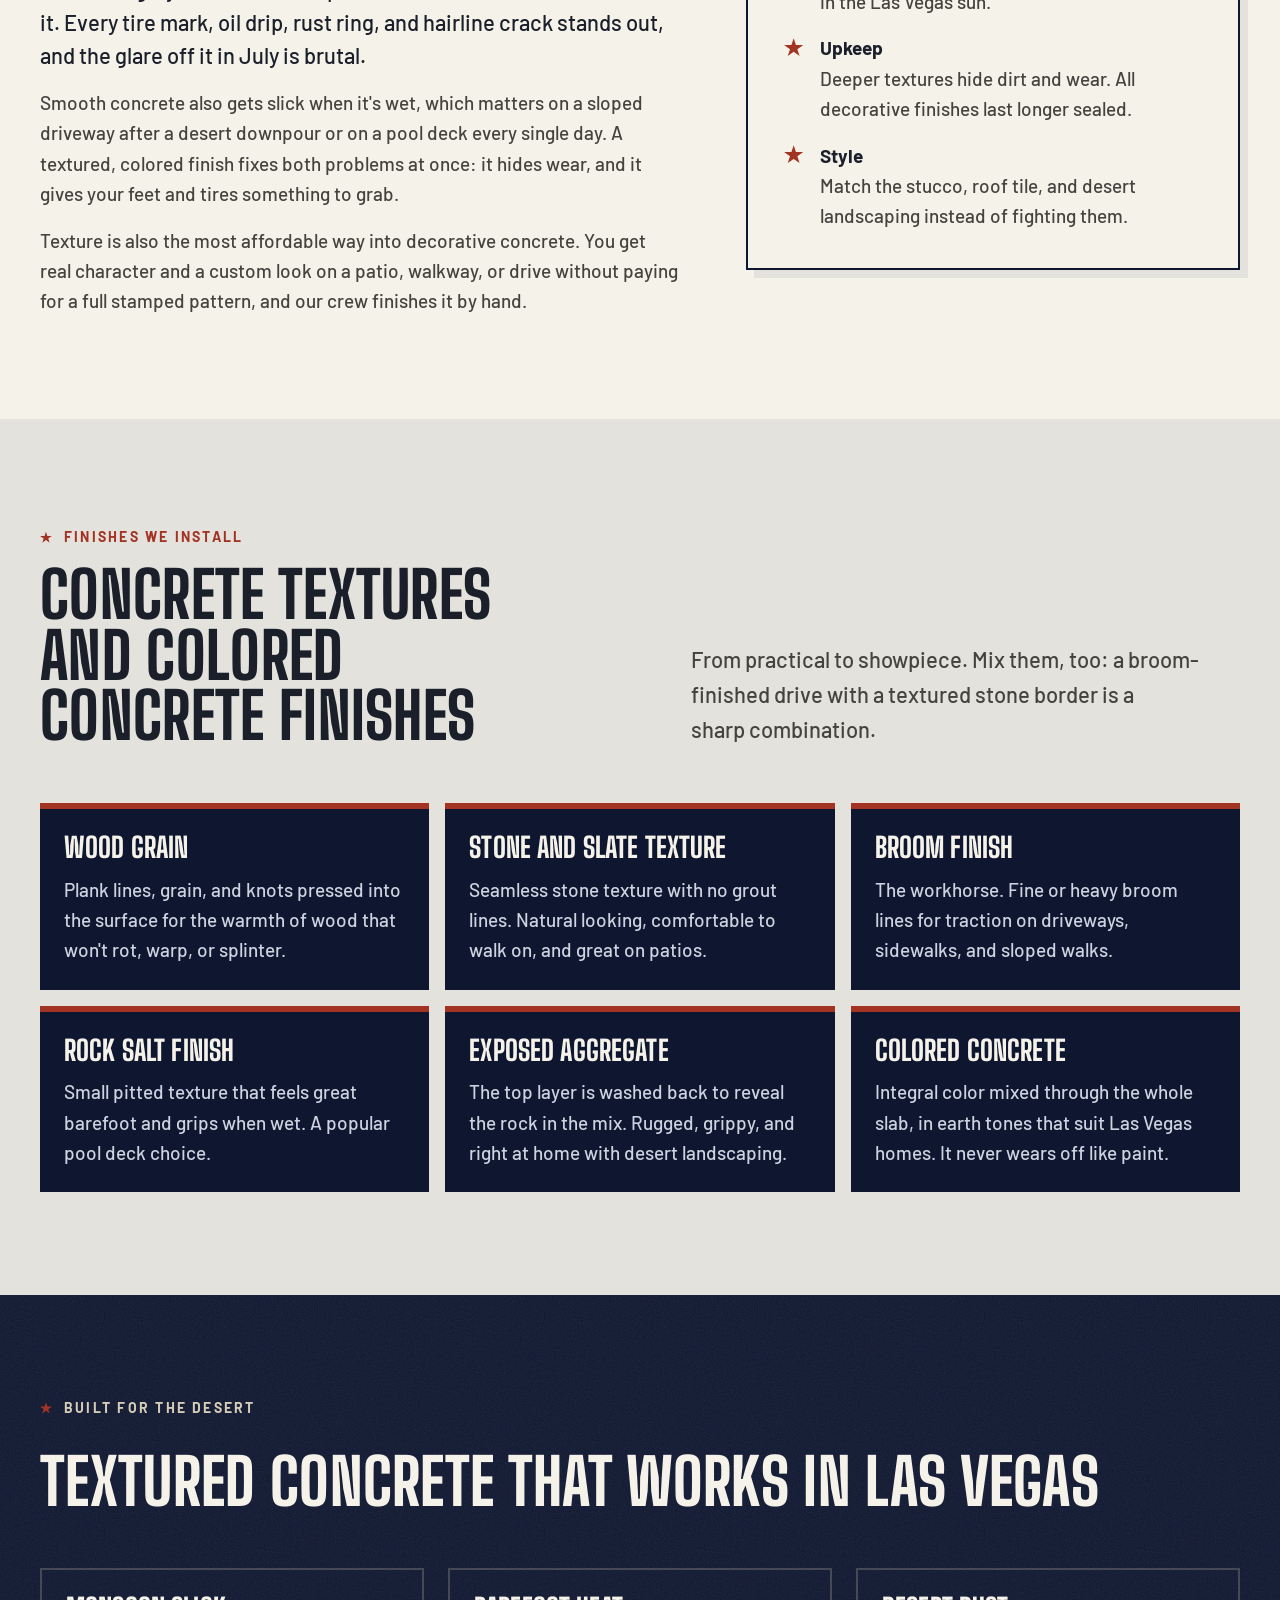
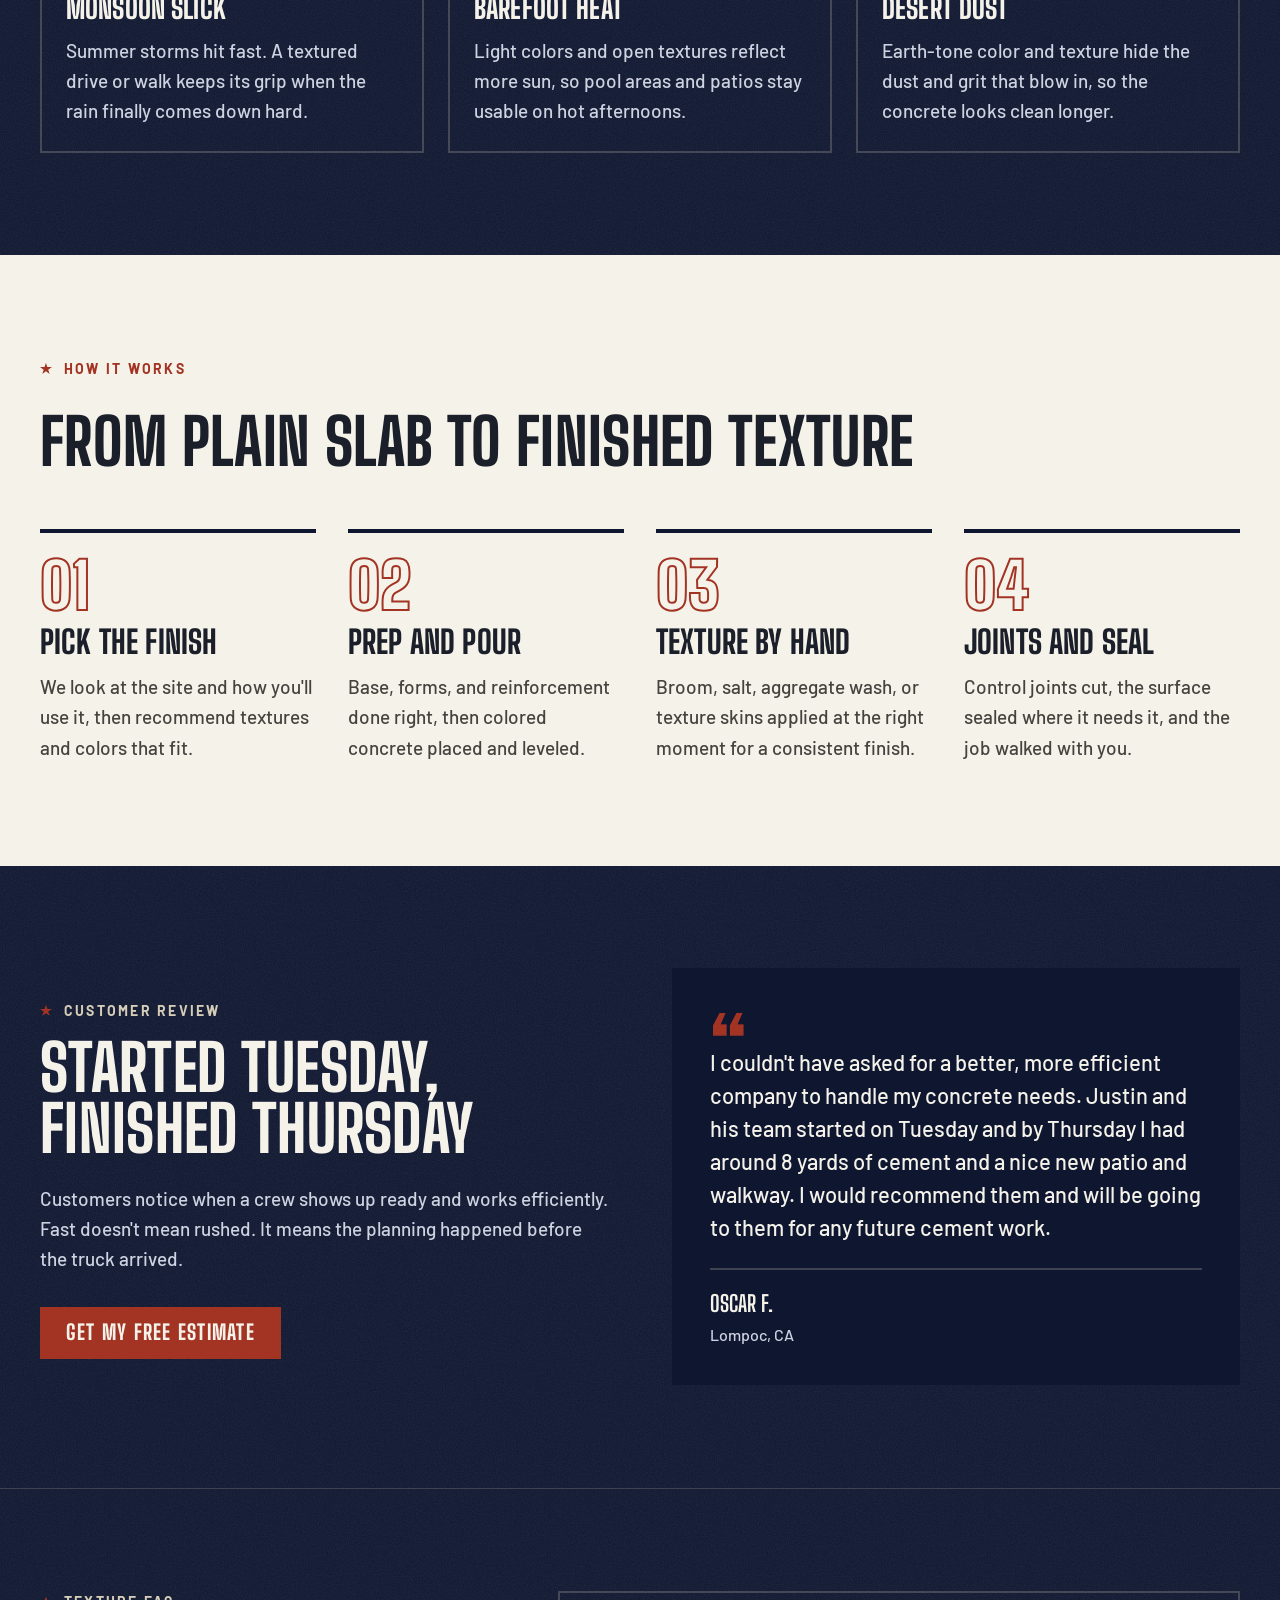
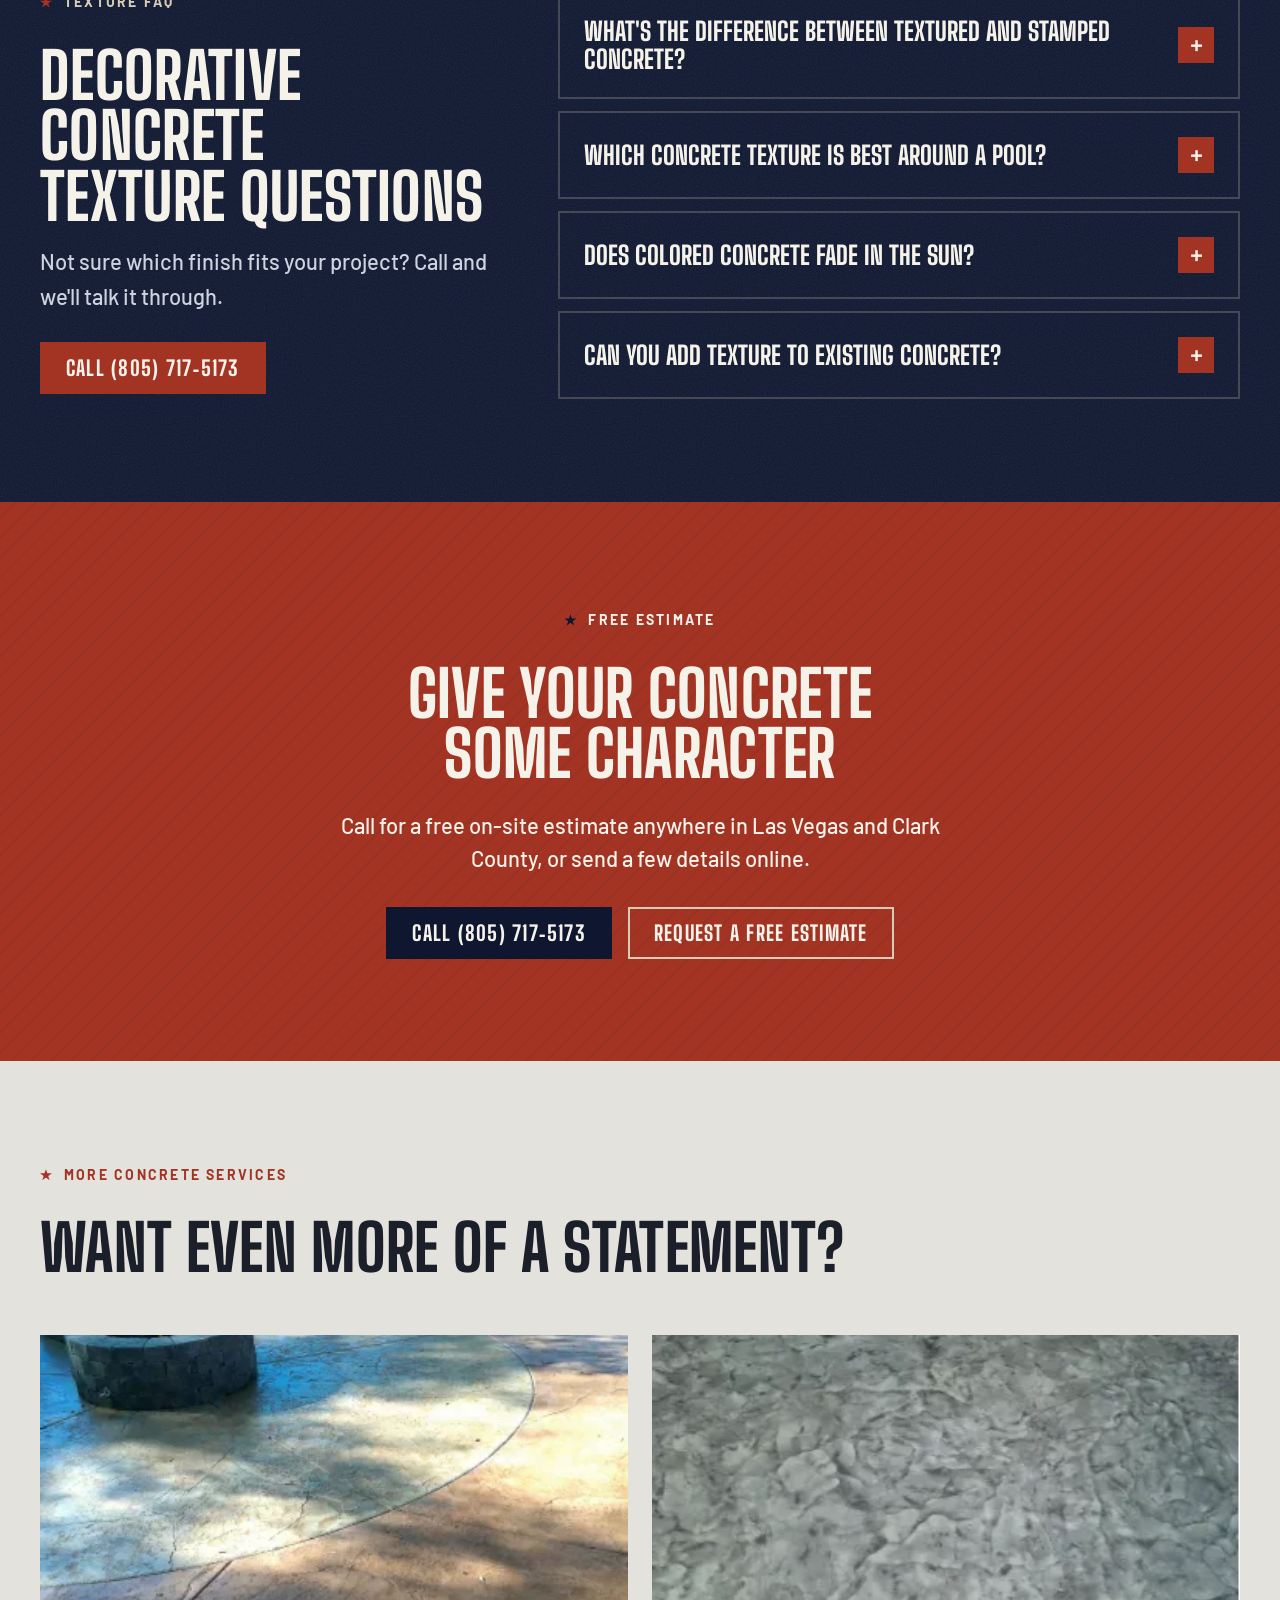
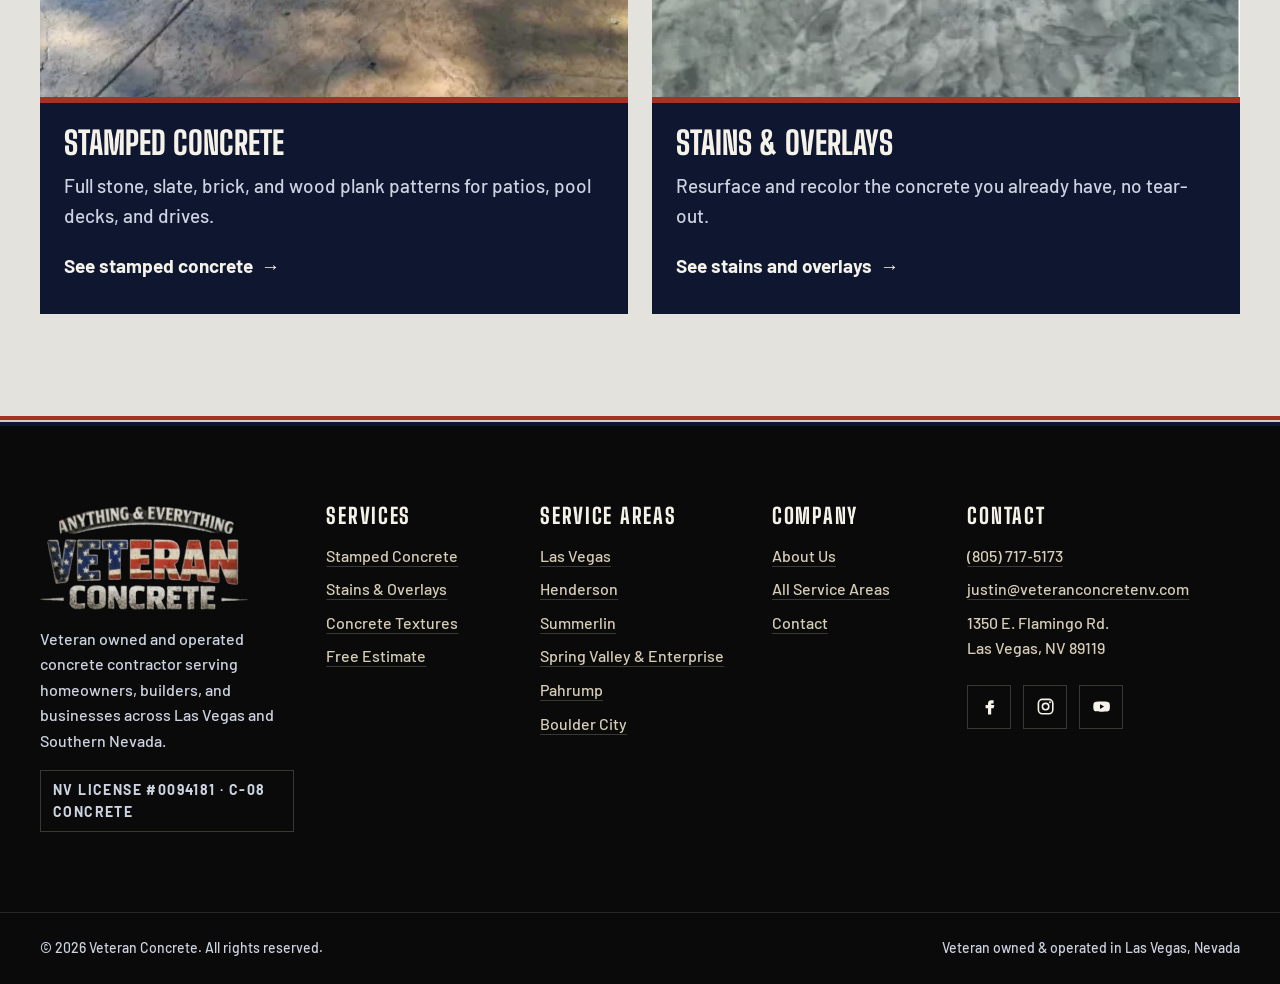
==== commit a3f8cfaa: "Add Contact, About, and Service Area pages; Services dropdown in header - New pages: /contact/ (esti" ====
--- a/services/concrete-textures/index.html
+++ b/services/concrete-textures/index.html
@@ -154,10 +154,19 @@
         </a>
         <nav id="primary-nav" class="primary-nav" aria-label="Primary">
           <ul>
-            <li><a href="/services/stamped-concrete/">Stamped Concrete</a></li>
-            <li><a href="/services/stains-overlays/">Stains &amp; Overlays</a></li>
-            <li><a href="/services/concrete-textures/" aria-current="page">Concrete Textures</a></li>
-            <li><a href="/#estimate">Free Estimate</a></li>
+            <li class="nav-sub">
+              <button type="button" class="nav-sub__toggle is-current" aria-expanded="false" aria-controls="nav-services">
+                Services<span class="nav-sub__caret" aria-hidden="true"></span>
+              </button>
+              <ul id="nav-services" class="nav-sub__menu">
+                <li><a href="/services/stamped-concrete/">Stamped Concrete</a></li>
+                <li><a href="/services/stains-overlays/">Stains &amp; Overlays</a></li>
+                <li><a href="/services/concrete-textures/" aria-current="page">Concrete Textures</a></li>
+              </ul>
+            </li>
+            <li><a href="/locations/">Service Areas</a></li>
+            <li><a href="/about/">About</a></li>
+            <li><a href="/contact/">Contact</a></li>
           </ul>
         </nav>
         <div class="header-actions">
@@ -199,7 +208,7 @@
                   <svg viewBox="0 0 24 24" aria-hidden="true" focusable="false"><path fill="currentColor" d="M6.6 10.8a15.1 15.1 0 0 0 6.6 6.6l2.2-2.2a1 1 0 0 1 1-.25c1.1.37 2.3.57 3.6.57a1 1 0 0 1 1 1V20a1 1 0 0 1-1 1A17 17 0 0 1 3 4a1 1 0 0 1 1-1h3.5a1 1 0 0 1 1 1c0 1.25.2 2.45.57 3.57a1 1 0 0 1-.25 1z" /></svg>
                   Call&nbsp;(805)&nbsp;717&#8209;5173
                 </a>
-                <a class="btn btn--ghost" href="/#estimate">Get My Free Estimate</a>
+                <a class="btn btn--ghost" href="/contact/">Get My Free Estimate</a>
               </div>
             </div>
             <figure class="svc-photo">
@@ -359,7 +368,7 @@
               Customers notice when a crew shows up ready and works efficiently. Fast doesn't mean rushed. It means the planning happened
               before the truck arrived.
             </p>
-            <a class="btn btn--red" href="/#estimate">Get My Free Estimate</a>
+            <a class="btn btn--red" href="/contact/">Get My Free Estimate</a>
           </div>
           <figure class="review review--feature" data-reveal>
             <blockquote>
@@ -434,7 +443,7 @@
           <p class="lead">Call for a free on-site estimate anywhere in Las Vegas and Clark County, or send a few details online.</p>
           <div class="btn-row">
             <a class="btn btn--red" href="tel:+18057175173">Call&nbsp;(805)&nbsp;717&#8209;5173</a>
-            <a class="btn btn--ghost" href="/#estimate">Request a Free Estimate</a>
+            <a class="btn btn--ghost" href="/contact/">Request a Free Estimate</a>
           </div>
         </div>
       </section>
@@ -477,7 +486,7 @@
       <div class="site-footer__grid wrap">
         <div class="site-footer__brand">
           <img src="/images/veteran-concrete-logo.webp" width="400" height="199" loading="lazy" alt="Veteran Concrete" />
-          <p>Veteran owned and operated concrete contractor serving homeowners, builders, and businesses across Las Vegas and Clark County.</p>
+          <p>Veteran owned and operated concrete contractor serving homeowners, builders, and businesses across Las Vegas and Southern Nevada.</p>
           <p class="license-plate">NV License #0094181 &middot; C-08 Concrete</p>
         </div>
         <div>
@@ -486,7 +495,26 @@
             <li><a href="/services/stamped-concrete/">Stamped Concrete</a></li>
             <li><a href="/services/stains-overlays/">Stains &amp; Overlays</a></li>
             <li><a href="/services/concrete-textures/">Concrete Textures</a></li>
-            <li><a href="/#estimate">Free Estimate</a></li>
+            <li><a href="/contact/">Free Estimate</a></li>
+          </ul>
+        </div>
+        <div>
+          <h2>Service Areas</h2>
+          <ul>
+            <li><a href="/locations/las-vegas/">Las Vegas</a></li>
+            <li><a href="/locations/henderson/">Henderson</a></li>
+            <li><a href="/locations/summerlin/">Summerlin</a></li>
+            <li><a href="/locations/spring-valley-enterprise/">Spring Valley &amp; Enterprise</a></li>
+            <li><a href="/locations/pahrump/">Pahrump</a></li>
+            <li><a href="/locations/boulder-city/">Boulder City</a></li>
+          </ul>
+        </div>
+        <div>
+          <h2>Company</h2>
+          <ul>
+            <li><a href="/about/">About Us</a></li>
+            <li><a href="/locations/">All Service Areas</a></li>
+            <li><a href="/contact/">Contact</a></li>
           </ul>
         </div>
         <div>
--- a/css/base.css
+++ b/css/base.css
@@ -553,6 +553,53 @@
   }
 }
 
+/* ---------- Services dropdown (mobile: inline disclosure) ---------- */
+.nav-sub__toggle {
+  display: flex;
+  align-items: center;
+  justify-content: space-between;
+  gap: var(--space-3);
+  width: 100%;
+  padding: var(--space-4) 0;
+  border: 0;
+  border-bottom: 1px solid #26262a;
+  background: none;
+  color: inherit;
+  font-family: var(--font-display);
+  font-size: 1.6rem;
+  font-weight: 800;
+  letter-spacing: 0.04em;
+  text-align: left;
+  text-transform: uppercase;
+  cursor: pointer;
+}
+
+.nav-sub__caret {
+  width: 0.55em;
+  height: 0.55em;
+  border-right: 3px solid var(--red);
+  border-bottom: 3px solid var(--red);
+  transform: translateY(-25%) rotate(45deg);
+  transition: transform 0.2s var(--ease);
+}
+
+.nav-sub__toggle[aria-expanded="true"] .nav-sub__caret {
+  transform: translateY(15%) rotate(-135deg);
+}
+
+.primary-nav .nav-sub__menu {
+  display: none;
+  padding: 0 0 0 var(--space-5);
+}
+
+.nav-sub__toggle[aria-expanded="true"] + .nav-sub__menu {
+  display: grid;
+}
+
+.primary-nav .nav-sub__menu a {
+  font-size: 1.35rem;
+}
+
 @media (width >= 64rem) {
   .site-header__inner {
     min-height: 5.75rem;
@@ -587,6 +634,7 @@
     padding: var(--space-2) 0;
     border: 0;
     font-size: 1.2rem;
+    white-space: nowrap;
   }
 
   .primary-nav a::after {
@@ -614,6 +662,81 @@
 
   .header-actions {
     order: 3;
+  }
+
+  .primary-nav > ul {
+    align-items: center;
+  }
+
+  .nav-sub {
+    position: relative;
+  }
+
+  .nav-sub__toggle {
+    position: relative;
+    width: auto;
+    padding: var(--space-2) 0;
+    border: 0;
+    font-size: 1.2rem;
+    white-space: nowrap;
+  }
+
+  .nav-sub__toggle::after {
+    content: "";
+    position: absolute;
+    right: 0;
+    bottom: 0;
+    left: 0;
+    height: 3px;
+    background: var(--red);
+    transform: scaleX(0);
+    transform-origin: left;
+    transition: transform 0.25s var(--ease);
+  }
+
+  .nav-sub__toggle:hover::after,
+  .nav-sub__toggle.is-current::after,
+  .nav-sub__toggle[aria-expanded="true"]::after {
+    transform: scaleX(1);
+  }
+
+  .primary-nav .nav-sub__menu {
+    position: absolute;
+    top: 100%;
+    left: calc(-1 * var(--space-4));
+    z-index: 10;
+    gap: 0;
+    min-width: 15rem;
+    padding: var(--space-2) 0;
+    border-top: 3px solid var(--red);
+    background: var(--black);
+    box-shadow: 0 1.5rem 2rem rgb(10 10 10 / 45%);
+  }
+
+  .nav-sub__toggle[aria-expanded="true"] + .nav-sub__menu {
+    display: grid;
+  }
+
+  .primary-nav .nav-sub__menu a {
+    padding: var(--space-3) var(--space-4);
+    font-size: 1.15rem;
+  }
+
+  .primary-nav .nav-sub__menu a::after {
+    display: none;
+  }
+
+  .primary-nav .nav-sub__menu a:hover,
+  .primary-nav .nav-sub__menu a[aria-current="page"] {
+    background: var(--ink);
+    box-shadow: inset 4px 0 0 var(--red);
+  }
+}
+
+/* Mouse users get the dropdown on hover too; the button still toggles it for touch and keyboard. */
+@media (width >= 64rem) and (hover: hover) {
+  .nav-sub:hover .nav-sub__menu {
+    display: grid;
   }
 }
 
@@ -890,6 +1013,7 @@
   font-style: normal;
   display: grid;
   gap: var(--space-2);
+  overflow-wrap: anywhere;
 }
 
 .license-plate {
@@ -947,9 +1071,24 @@
   margin-top: 0;
 }
 
-@media (width >= 48rem) {
+@media (width >= 40rem) {
   .site-footer__grid {
-    grid-template-columns: 1.4fr 1fr 1fr;
+    grid-template-columns: repeat(2, 1fr);
+  }
+
+  .site-footer__brand {
+    grid-column: 1 / -1;
+  }
+}
+
+@media (width >= 64rem) {
+  .site-footer__grid {
+    grid-template-columns: 1.4fr 1fr 1.1fr 0.9fr 1.5fr;
+    gap: var(--space-6);
+  }
+
+  .site-footer__brand {
+    grid-column: auto;
   }
 }
 
